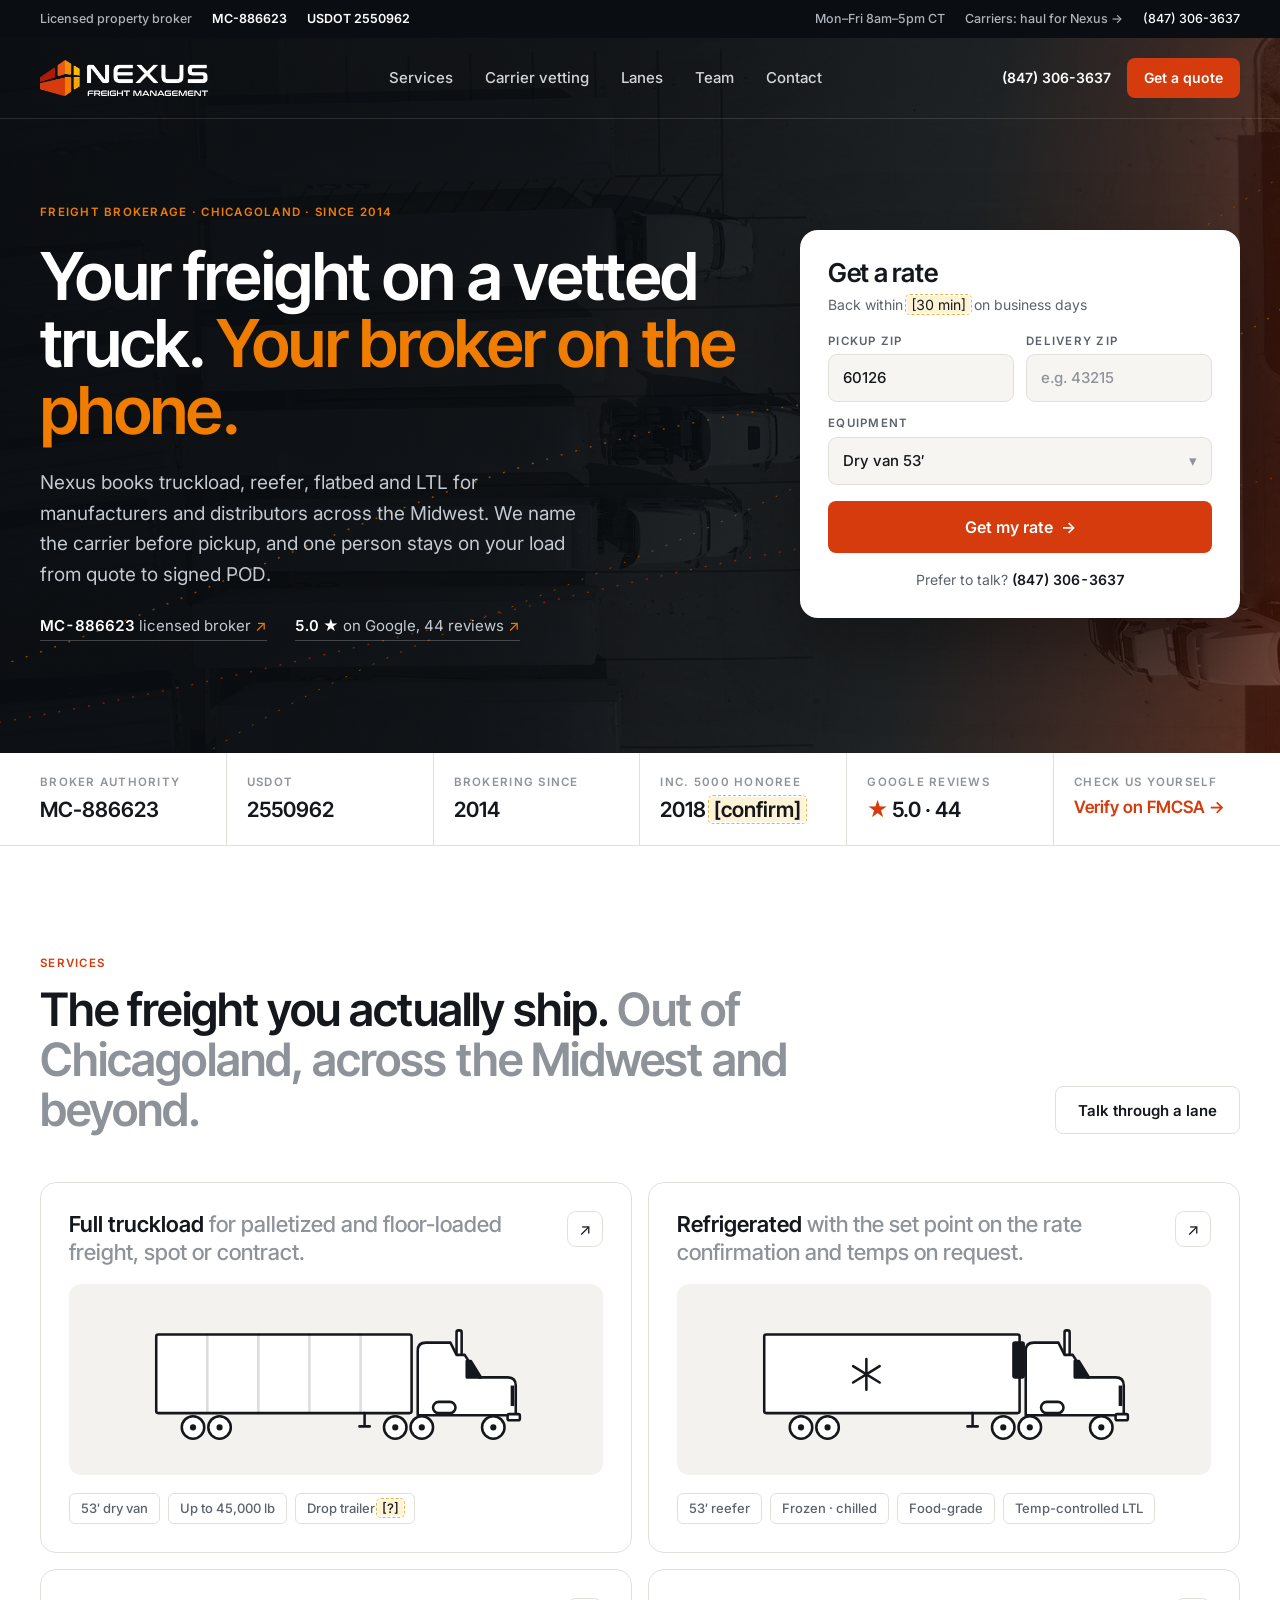
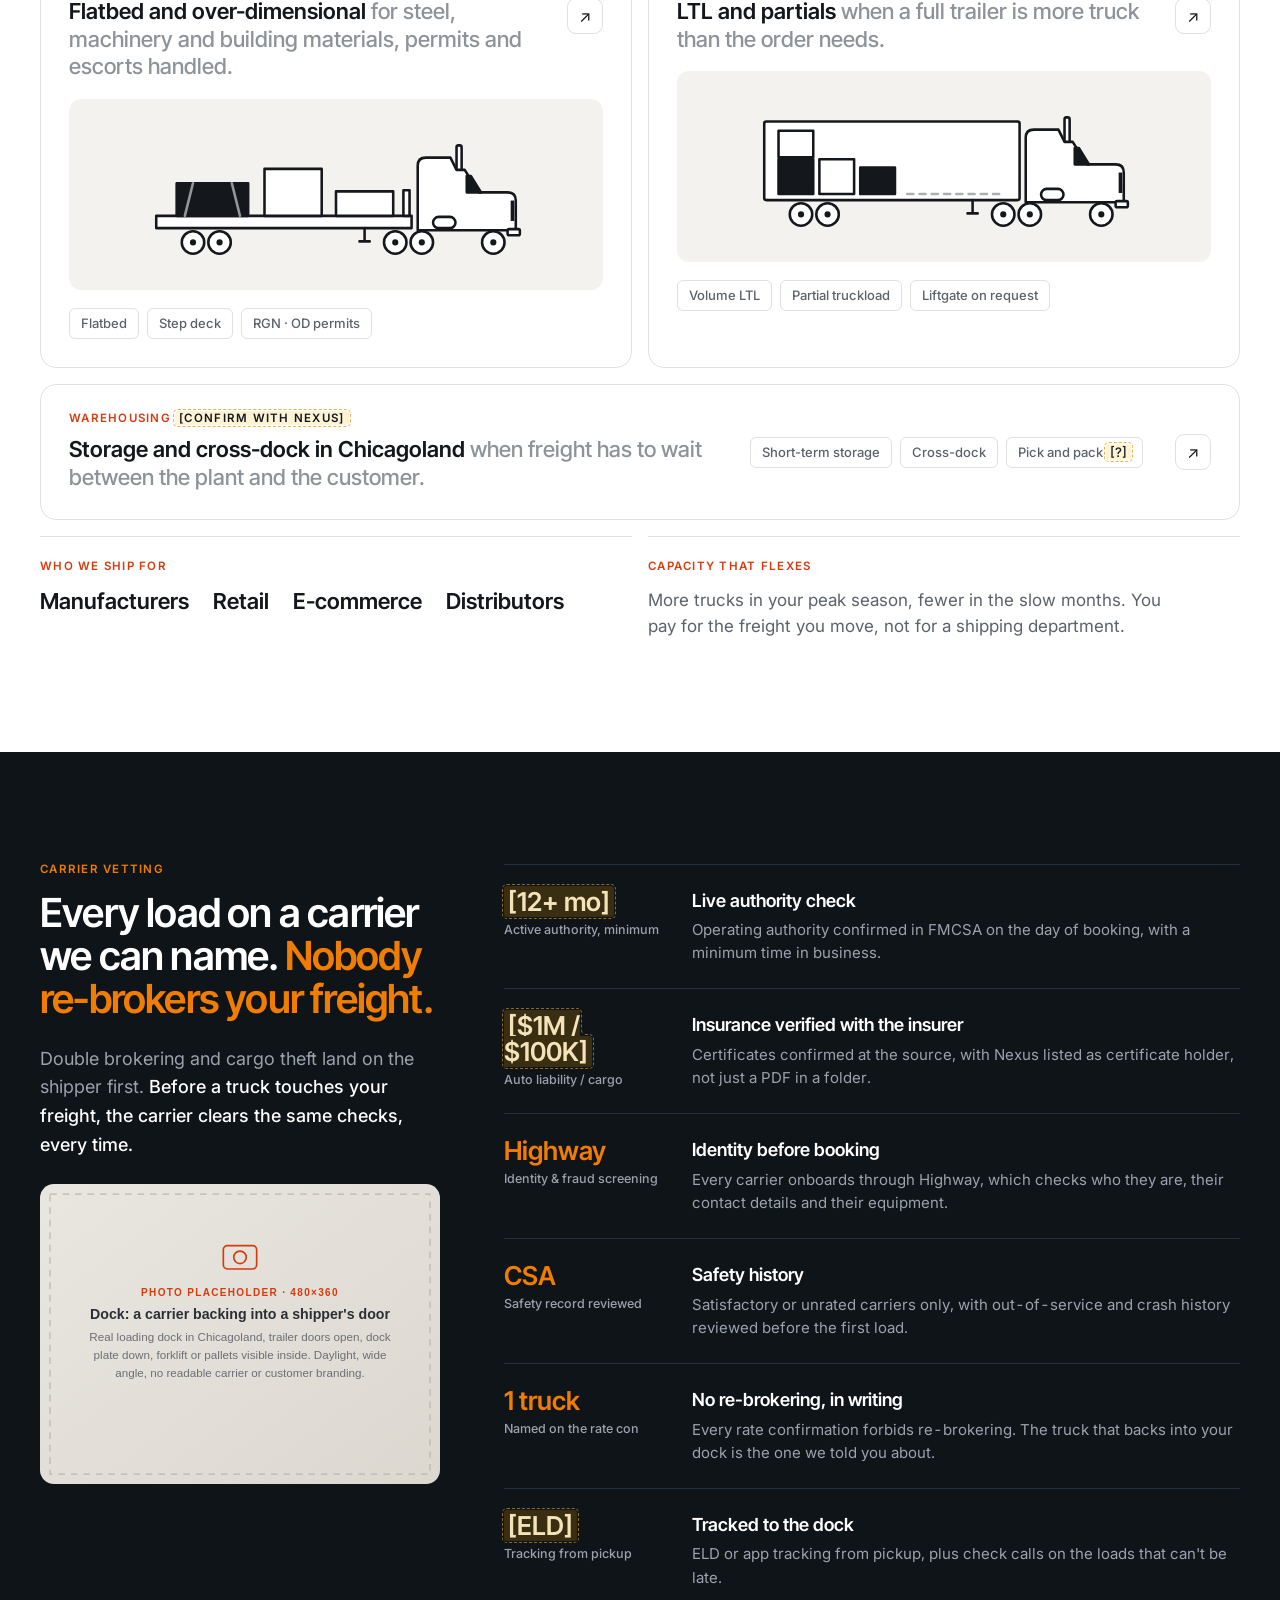
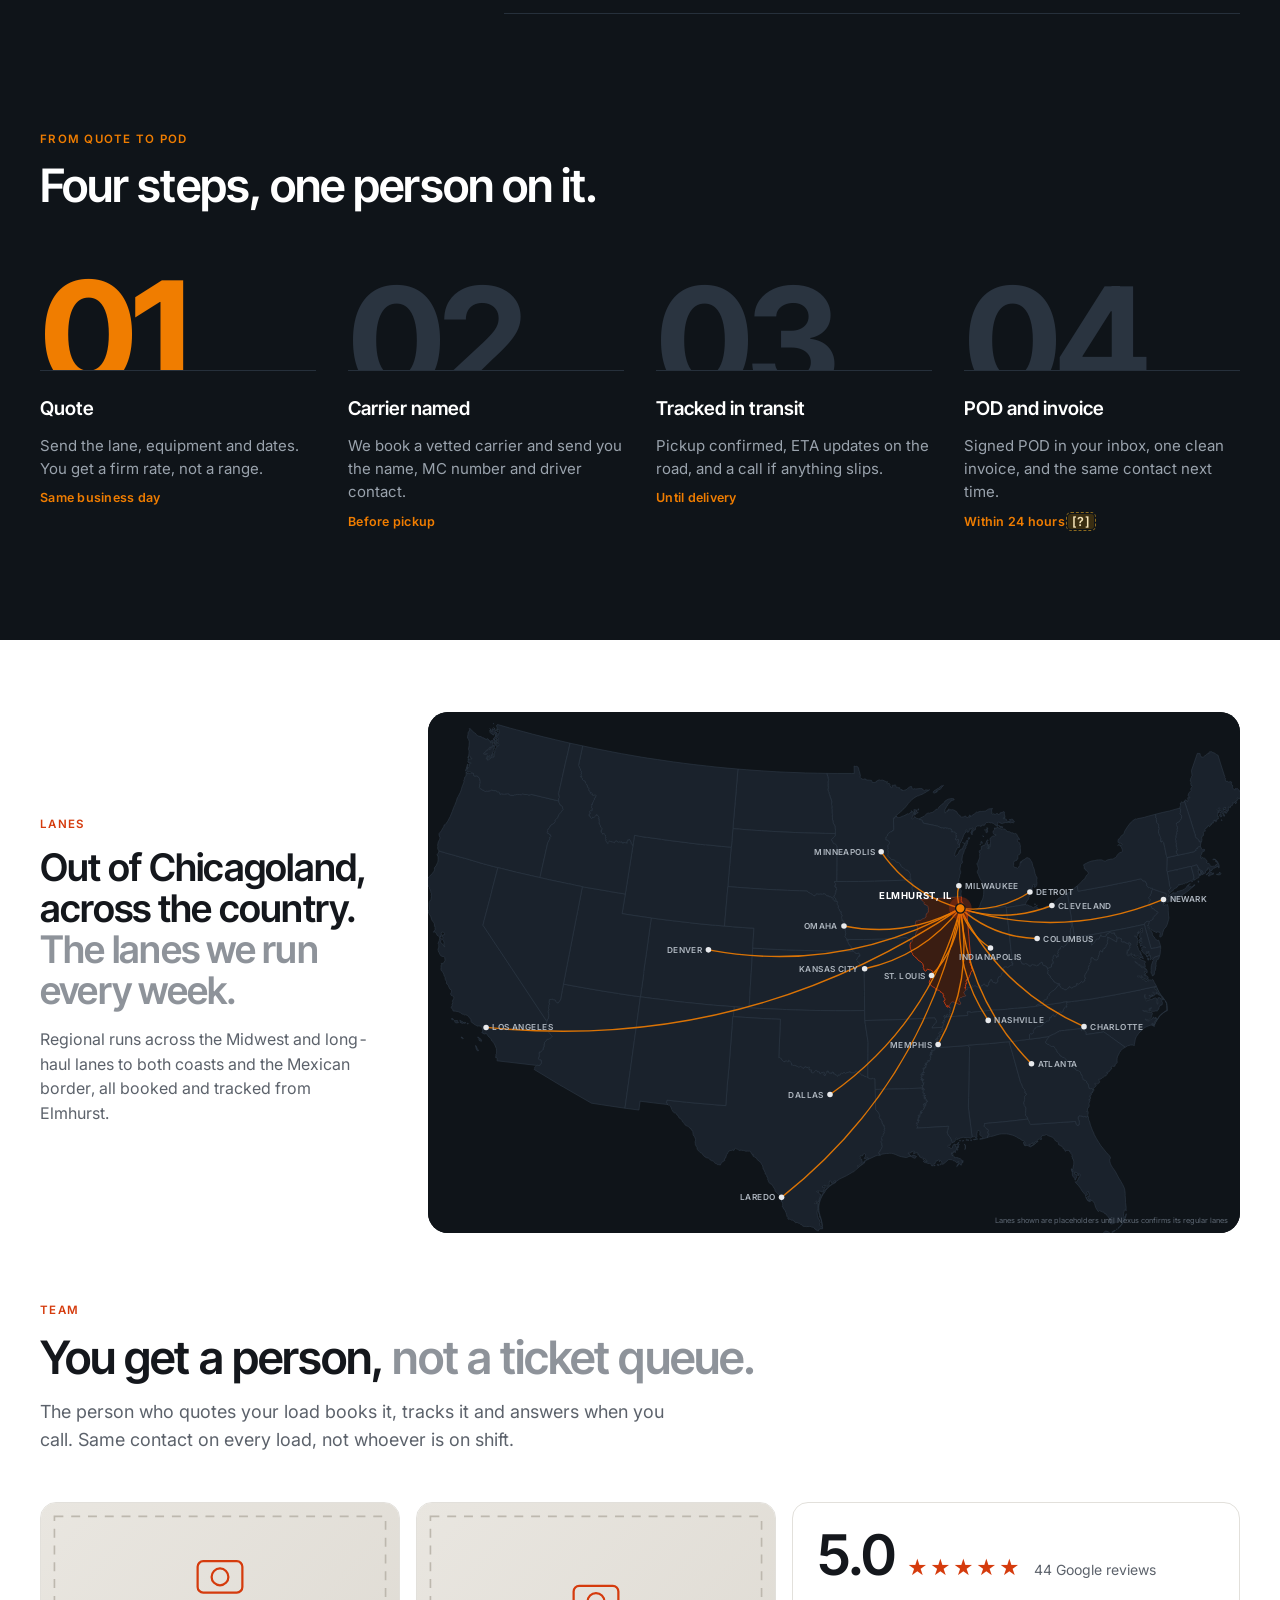
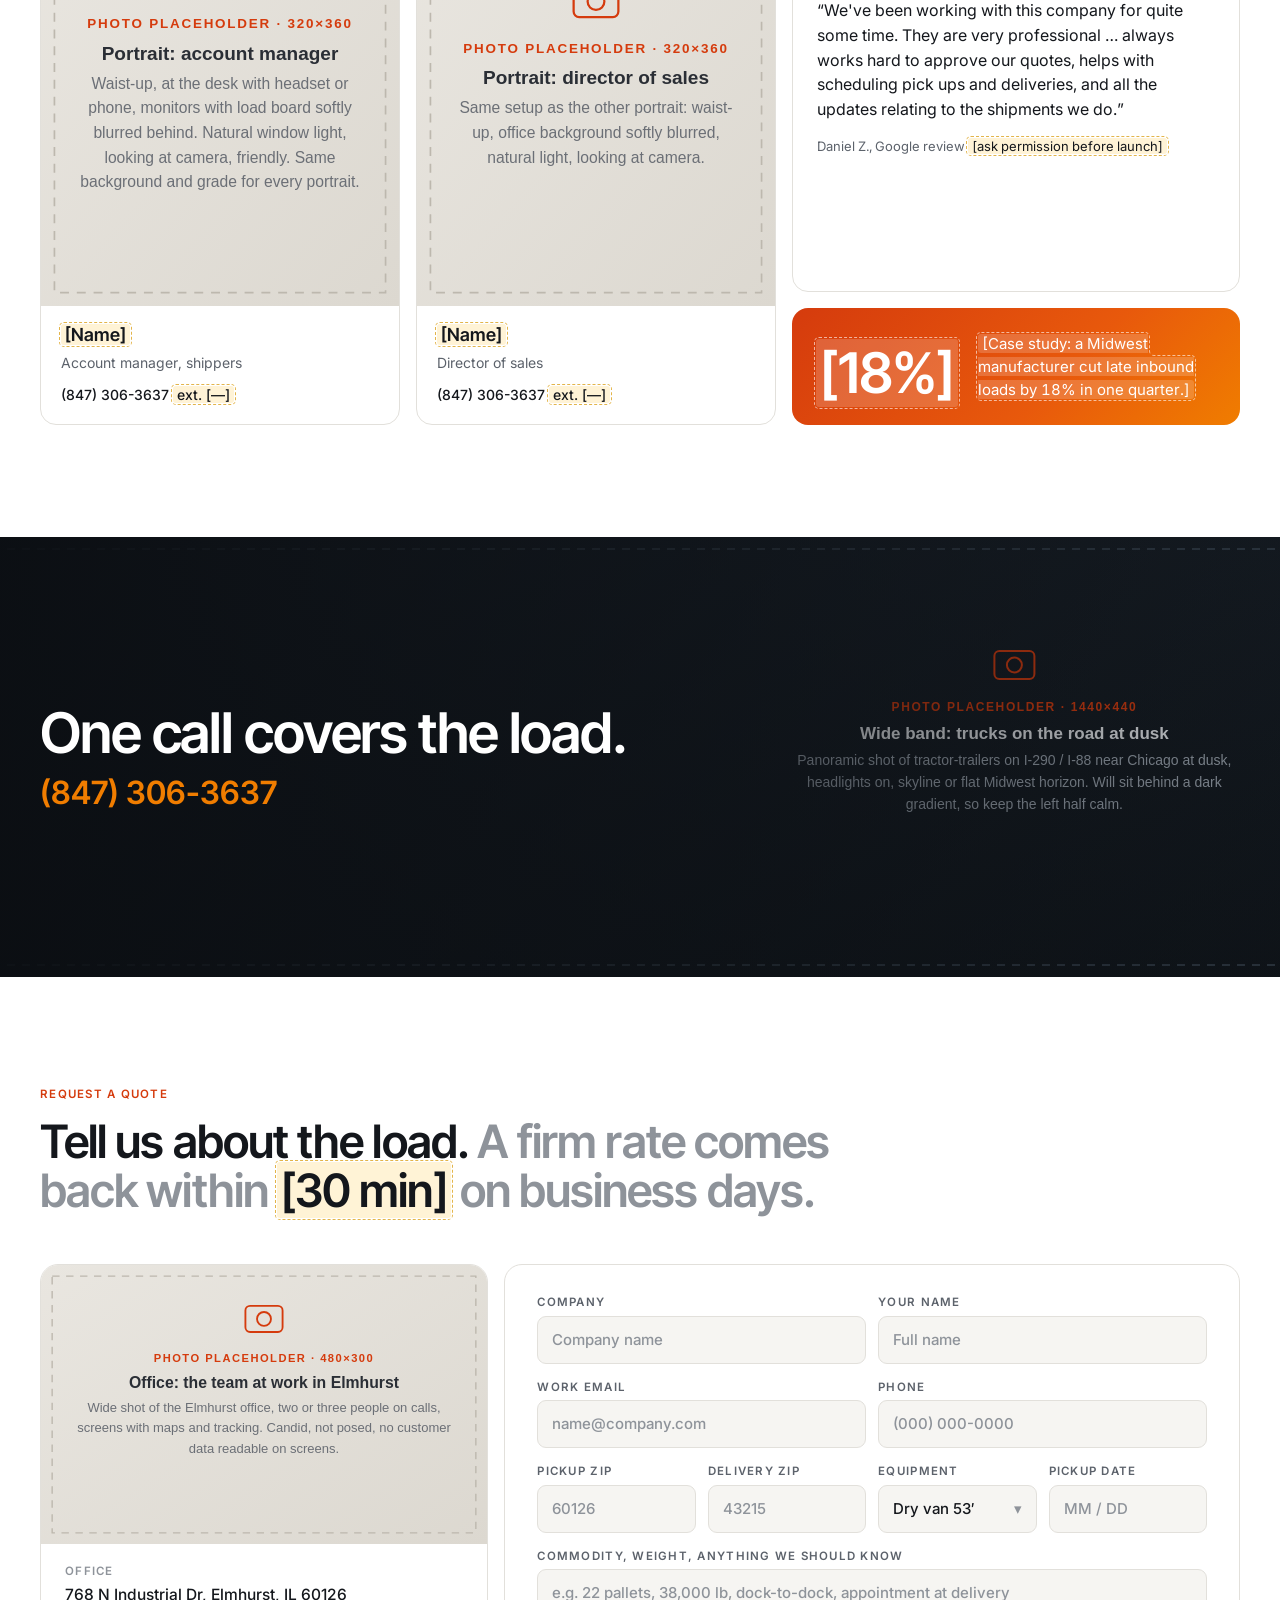
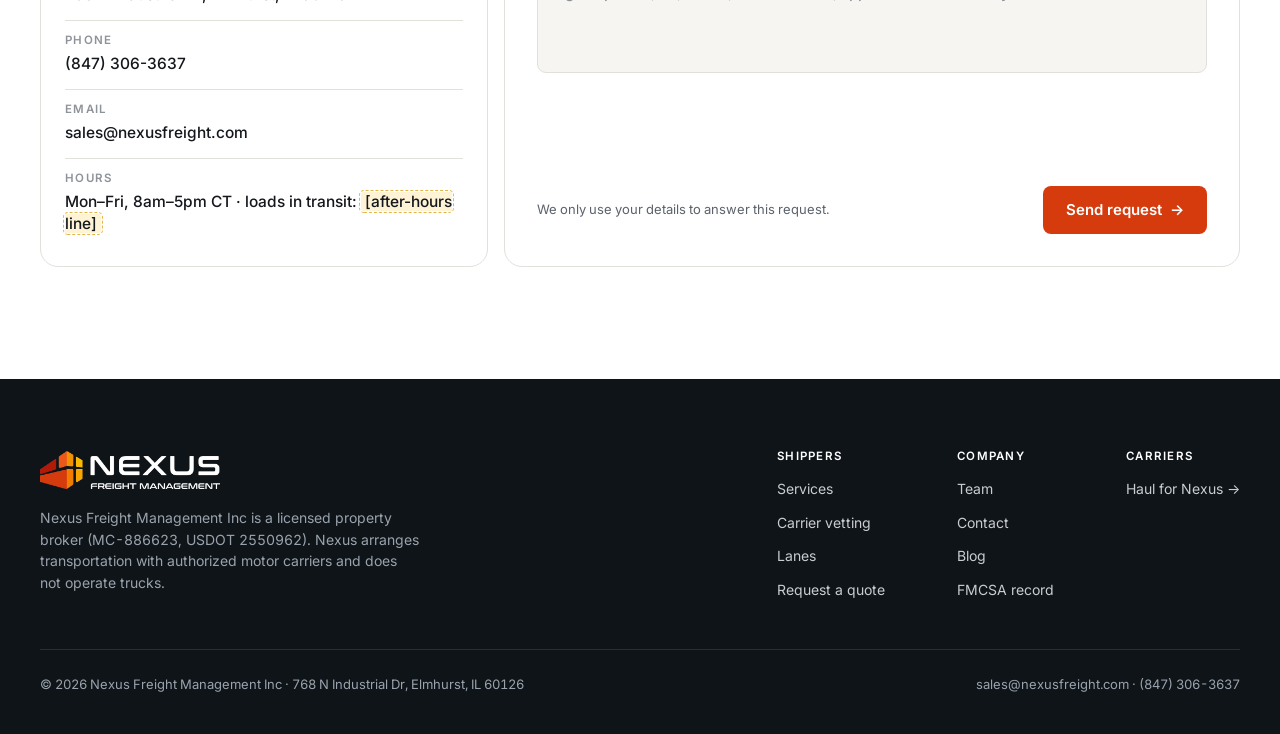
==== index.html @ 6925a9d0 "Nexus Freight Management: homepage + blog concept (staging preview, noindex) Co-Authored-By: Claude " ====
<!doctype html>
<html lang="en">
<head>
<meta charset="utf-8">
<meta name="robots" content="noindex, nofollow">
<meta name="viewport" content="width=device-width, initial-scale=1">
<title>Nexus Freight Management | Freight Broker in Elmhurst, IL</title>
<meta name="description" content="Licensed freight broker in Elmhurst, IL (MC-886623). Full truckload, reefer, flatbed and LTL for Midwest shippers, on vetted carriers we name before pickup.">
<link rel="canonical" href="https://nexusfreight.com/">
<link rel="icon" href="assets/img/nexus-mark.png?v=376d2ce2">
<link rel="stylesheet" href="assets/site.css?v=d25d6b85">
<script type="application/ld+json">
{"@context":"https://schema.org","@type":"Organization","name":"Nexus Freight Management Inc","url":"https://nexusfreight.com/","telephone":"+1-847-306-3637","email":"sales@nexusfreight.com","foundingDate":"2014","address":{"@type":"PostalAddress","streetAddress":"768 N Industrial Dr","addressLocality":"Elmhurst","addressRegion":"IL","postalCode":"60126","addressCountry":"US"},"identifier":[{"@type":"PropertyValue","propertyID":"USDOT","value":"2550962"},{"@type":"PropertyValue","propertyID":"MC","value":"MC-886623"}]}
</script>
<script>
  /* Background variant for review: index.html?bg=a … f (default d).
     Animations: on by default; index.html?figma turns them off for html.to.figma capture. */
  (function () {
    var q = location.search, d = document.documentElement;
    var m = q.match(/bg=([a-f])/); d.setAttribute('data-bg', m ? m[1] : 'd');
    var still = /figma/.test(q) || (window.matchMedia && matchMedia('(prefers-reduced-motion: reduce)').matches);
    if (!still && 'IntersectionObserver' in window) d.classList.add('anim');
    if (/figma/.test(q)) d.classList.add('figma');
  })();
</script>
</head>
<body>

<!-- Utility bar: license first -->
<div class="utility">
  <div class="container">
    <div class="left"><span>Licensed property broker</span><span><b>MC-886623</b></span><span><b>USDOT 2550962</b></span></div>
    <div class="right"><span class="hide-m">Mon–Fri 8am–5pm CT</span><a class="hide-m carrier-link" href="https://highway.com/go/nexus-freight-management" target="_blank" rel="noopener">Carriers: haul for Nexus →</a><a href="tel:+18473063637">(847) 306-3637</a></div>
  </div>
</div>

<!-- Header: sticky on the live page, solid once scrolled; static for ?figma capture -->
<header class="header">
    <div class="container">
      <a class="logo" href="index.html"><img src="assets/img/logo-nexus-white.png?v=5790f7f6" alt="Nexus Freight Management"></a>
      <nav class="nav">
        <a href="#services">Services</a>
        <a href="#vetting">Carrier vetting</a>
        <a href="#lanes">Lanes</a>
        <a href="#team">Team</a>
        <a href="#contact">Contact</a>
      </nav>
      <div class="actions">
        <a class="phone" href="tel:+18473063637">(847) 306-3637</a>
        <a class="btn btn-primary btn-sm" href="#contact">Get a quote</a>
      </div>
    </div>
</header>

<!-- HERO: darkened video/photo + route graphics, sits under the sticky header, quote form on the right -->
<section class="hero">
  <div class="hero-media" aria-hidden="true">
    <!-- Background loop: muted, looped, behind the grain and the gradient. Paused on its poster for ?figma and reduced motion. -->
    <video class="hero-bg" autoplay muted loop playsinline preload="auto" poster="assets/img/hero-poster.jpg"><source src="assets/video/hero-loop.mp4" type="video/mp4"></video>
    <div class="hero-grain"></div>
    <div class="hero-shade"></div>
    <svg class="hero-lines" viewBox="0 0 1440 760" preserveAspectRatio="xMidYMid slice" xmlns="http://www.w3.org/2000/svg">
      <path class="hl" d="M-40 690 C 300 600, 520 420, 980 380 S 1380 300, 1500 180" fill="none" stroke="#F07D00" stroke-width="1.5"/>
      <path class="hl" style="--d:1.2s" d="M-40 740 C 360 680, 700 560, 1040 520 S 1400 470, 1500 430" fill="none" stroke="#D53B0D" stroke-width="1.5"/>
      <path class="hl" style="--d:2.4s" d="M200 800 C 420 640, 640 600, 900 470 S 1260 220, 1500 90" fill="none" stroke="#F07D00" stroke-width="1"/>
      <circle cx="980" cy="380" r="4" fill="#F07D00"/><circle cx="1040" cy="520" r="4" fill="#D53B0D"/><circle cx="900" cy="470" r="3" fill="#F07D00"/>
    </svg>
  </div>


  <div class="container hero-inner">
    <div class="hero-copy rise">
      <span class="eyebrow">Freight brokerage · Chicagoland · Since 2014</span>
      <h1>Your freight on a vetted truck. <span class="accent">Your broker on the phone.</span></h1>
      <p class="sub">Nexus books truckload, reefer, flatbed and LTL for manufacturers and distributors across the Midwest. We name the carrier before pickup, and one person stays on your load from quote to signed POD.</p>
      <div class="hero-points">
        <a href="https://safer.fmcsa.dot.gov/query.asp?searchtype=ANY&amp;query_type=queryCarrierSnapshot&amp;query_param=USDOT&amp;query_string=2550962" target="_blank" rel="noopener"><b>MC-886623</b> licensed broker <span class="arr">↗</span></a>
        <a href="https://www.google.com/maps/search/?api=1&amp;query=Nexus+Freight+Management+Inc+768+N+Industrial+Dr+Elmhurst+IL" target="_blank" rel="noopener"><b>5.0 ★</b> on Google, 44 reviews <span class="arr">↗</span></a>
      </div>
    </div>

    <form class="quote-card rise" style="--d:.15s" action="#contact">
      <div class="qc-head">
        <h2>Get a rate</h2>
        <span class="qc-note">Back within <span class="ph">[30 min]</span> on business days</span>
      </div>
      <div class="qs-row">
        <div class="field"><label>Pickup ZIP</label><div class="input">60126</div></div>
        <div class="field"><label>Delivery ZIP</label><div class="input muted">e.g. 43215</div></div>
      </div>
      <div class="field"><label>Equipment</label><div class="input">Dry van 53′ <span class="caret">▾</span></div></div>
      <a class="btn btn-primary btn-block" href="#contact">Get my rate <span class="arr">→</span></a>
      <p class="qc-foot">Prefer to talk? <a href="tel:+18473063637">(847) 306-3637</a></p>
    </form>
  </div>

</section>

<!-- TRUST STRIP -->
<section class="trust">
  <div class="container">
    <div class="trust-item"><span class="k">Broker authority</span><span class="v">MC-886623</span></div>
    <div class="trust-item"><span class="k">USDOT</span><span class="v">2550962</span></div>
    <div class="trust-item"><span class="k">Brokering since</span><span class="v">2014</span></div>
    <div class="trust-item"><span class="k">Inc. 5000 honoree</span><span class="v">2018 <span class="ph">[confirm]</span></span></div>
    <div class="trust-item"><span class="k">Google reviews</span><span class="v"><span class="star">★</span> 5.0 · 44</span></div>
    <div class="trust-item"><span class="k">Check us yourself</span><a class="v link" href="https://safer.fmcsa.dot.gov/query.asp?searchtype=ANY&amp;query_type=queryCarrierSnapshot&amp;query_param=USDOT&amp;query_string=2550962" target="_blank" rel="noopener">Verify on FMCSA <span class="arr">→</span></a></div>
  </div>
</section>

<!-- SERVICES: whole card is the link -->
<section class="section tint" id="services">
  <div class="container">
    <div class="sec-head-row reveal">
      <div class="sec-head">
        <span class="eyebrow">Services</span>
        <h2>The freight you actually ship. <span class="grey">Out of Chicagoland, across the Midwest and beyond.</span></h2>
      </div>
      <a class="btn btn-ghost" href="#contact">Talk through a lane</a>
    </div>
    <div class="bento">
      <a class="svc reveal" href="#contact">
        <div class="svc-top"><h3>Full truckload <span class="grey">for palletized and floor-loaded freight, spot or contract.</span></h3><span class="arrow">↗</span></div>
        <div class="svc-art"><!--EQ:eq-dryvan--><svg xmlns="http://www.w3.org/2000/svg" width="372" height="140" viewBox="0 0 372 140" role="img" aria-label="53-foot dry van trailer" fill="none" stroke="#14171C" stroke-width="2.5" stroke-linejoin="round" stroke-linecap="round"><rect x="10" y="22" width="250" height="77" rx="2" fill="#FFFFFF"/><line x1="60" y1="22" x2="60" y2="99" stroke-opacity=".15"/><line x1="110" y1="22" x2="110" y2="99" stroke-opacity=".15"/><line x1="160" y1="22" x2="160" y2="99" stroke-opacity=".15"/><line x1="210" y1="22" x2="210" y2="99" stroke-opacity=".15"/><path d="M214 99V111M209 112H219"/><circle cx="46" cy="113" r="11" fill="#FFFFFF"/><circle cx="46" cy="113" r="3" fill="#14171C" stroke="none"/><circle cx="72" cy="113" r="11" fill="#FFFFFF"/><circle cx="72" cy="113" r="3" fill="#14171C" stroke="none"/><rect x="304" y="18" width="5" height="44" rx="2" fill="#FFFFFF"/><path d="M266 101V38Q266 30 274 30H298L304 42H312L326 64H354Q362 64 362 72V101Z" fill="#FFFFFF"/><path class="acc acc-f" d="M314 48H318L328 64H314Z" fill="#14171C" stroke="#14171C"/><rect x="357" y="72" width="3.5" height="20" fill="#14171C" stroke="none"/><rect x="281" y="88" width="22" height="11" rx="5.5" fill="#FFFFFF"/><rect x="354" y="100" width="12" height="6" rx="1.5" fill="#FFFFFF"/><circle cx="244" cy="113" r="11" fill="#FFFFFF"/><circle cx="244" cy="113" r="3" fill="#14171C" stroke="none"/><circle cx="270" cy="113" r="11" fill="#FFFFFF"/><circle cx="270" cy="113" r="3" fill="#14171C" stroke="none"/><circle cx="340" cy="113" r="11" fill="#FFFFFF"/><circle cx="340" cy="113" r="3" fill="#14171C" stroke="none"/></svg><!--/EQ--></div>
        <div class="svc-spec"><span class="chip">53′ dry van</span><span class="chip">Up to 45,000 lb</span><span class="chip">Drop trailer <span class="ph">[?]</span></span></div>
      </a>
      <a class="svc reveal" style="--d:.08s" href="#contact">
        <div class="svc-top"><h3>Refrigerated <span class="grey">with the set point on the rate confirmation and temps on request.</span></h3><span class="arrow">↗</span></div>
        <div class="svc-art"><!--EQ:eq-reefer--><svg xmlns="http://www.w3.org/2000/svg" width="372" height="140" viewBox="0 0 372 140" role="img" aria-label="Refrigerated trailer" fill="none" stroke="#14171C" stroke-width="2.5" stroke-linejoin="round" stroke-linecap="round"><rect x="10" y="22" width="250" height="77" rx="2" fill="#FFFFFF"/><path class="acc" d="M110 46v30M97 53l26 16M97 69l26-16" stroke="#14171C"/><rect x="254" y="30" width="10" height="34" rx="1.5" fill="#14171C" stroke="#14171C" class="acc acc-f"/><path d="M214 99V111M209 112H219"/><circle cx="46" cy="113" r="11" fill="#FFFFFF"/><circle cx="46" cy="113" r="3" fill="#14171C" stroke="none"/><circle cx="72" cy="113" r="11" fill="#FFFFFF"/><circle cx="72" cy="113" r="3" fill="#14171C" stroke="none"/><rect x="304" y="18" width="5" height="44" rx="2" fill="#FFFFFF"/><path d="M266 101V38Q266 30 274 30H298L304 42H312L326 64H354Q362 64 362 72V101Z" fill="#FFFFFF"/><path class="acc acc-f" d="M314 48H318L328 64H314Z" fill="#14171C" stroke="#14171C"/><rect x="357" y="72" width="3.5" height="20" fill="#14171C" stroke="none"/><rect x="281" y="88" width="22" height="11" rx="5.5" fill="#FFFFFF"/><rect x="354" y="100" width="12" height="6" rx="1.5" fill="#FFFFFF"/><circle cx="244" cy="113" r="11" fill="#FFFFFF"/><circle cx="244" cy="113" r="3" fill="#14171C" stroke="none"/><circle cx="270" cy="113" r="11" fill="#FFFFFF"/><circle cx="270" cy="113" r="3" fill="#14171C" stroke="none"/><circle cx="340" cy="113" r="11" fill="#FFFFFF"/><circle cx="340" cy="113" r="3" fill="#14171C" stroke="none"/></svg><!--/EQ--></div>
        <div class="svc-spec"><span class="chip">53′ reefer</span><span class="chip">Frozen · chilled</span><span class="chip">Food-grade</span><span class="chip">Temp-controlled LTL</span></div>
      </a>
      <a class="svc reveal" href="#contact">
        <div class="svc-top"><h3>Flatbed and over-dimensional <span class="grey">for steel, machinery and building materials, permits and escorts handled.</span></h3><span class="arrow">↗</span></div>
        <div class="svc-art"><!--EQ:eq-flatbed--><svg xmlns="http://www.w3.org/2000/svg" width="372" height="140" viewBox="0 0 372 140" role="img" aria-label="Flatbed trailer with secured load" fill="none" stroke="#14171C" stroke-width="2.5" stroke-linejoin="round" stroke-linecap="round"><rect x="10" y="87" width="250" height="12" fill="#FFFFFF"/><rect x="252" y="62" width="6" height="25" fill="#FFFFFF"/><rect x="30" y="55" width="70" height="32" fill="#14171C" stroke="#14171C" class="acc acc-f"/><path d="M46 55l-8 32M84 55l8 32" stroke="#FFFFFF" stroke-opacity=".55"/><rect x="116" y="41" width="56" height="46" fill="#FFFFFF"/><rect x="186" y="63" width="56" height="24" fill="#FFFFFF"/><path d="M214 99V111M209 112H219"/><circle cx="46" cy="113" r="11" fill="#FFFFFF"/><circle cx="46" cy="113" r="3" fill="#14171C" stroke="none"/><circle cx="72" cy="113" r="11" fill="#FFFFFF"/><circle cx="72" cy="113" r="3" fill="#14171C" stroke="none"/><rect x="304" y="18" width="5" height="44" rx="2" fill="#FFFFFF"/><path d="M266 101V38Q266 30 274 30H298L304 42H312L326 64H354Q362 64 362 72V101Z" fill="#FFFFFF"/><path class="acc acc-f" d="M314 48H318L328 64H314Z" fill="#14171C" stroke="#14171C"/><rect x="357" y="72" width="3.5" height="20" fill="#14171C" stroke="none"/><rect x="281" y="88" width="22" height="11" rx="5.5" fill="#FFFFFF"/><rect x="354" y="100" width="12" height="6" rx="1.5" fill="#FFFFFF"/><circle cx="244" cy="113" r="11" fill="#FFFFFF"/><circle cx="244" cy="113" r="3" fill="#14171C" stroke="none"/><circle cx="270" cy="113" r="11" fill="#FFFFFF"/><circle cx="270" cy="113" r="3" fill="#14171C" stroke="none"/><circle cx="340" cy="113" r="11" fill="#FFFFFF"/><circle cx="340" cy="113" r="3" fill="#14171C" stroke="none"/></svg><!--/EQ--></div>
        <div class="svc-spec"><span class="chip">Flatbed</span><span class="chip">Step deck</span><span class="chip">RGN · OD permits</span></div>
      </a>
      <a class="svc reveal" style="--d:.08s" href="#contact">
        <div class="svc-top"><h3>LTL and partials <span class="grey">when a full trailer is more truck than the order needs.</span></h3><span class="arrow">↗</span></div>
        <div class="svc-art"><!--EQ:eq-ltl--><svg xmlns="http://www.w3.org/2000/svg" width="372" height="140" viewBox="0 0 372 140" role="img" aria-label="Trailer with a partial load of pallets" fill="none" stroke="#14171C" stroke-width="2.5" stroke-linejoin="round" stroke-linecap="round"><rect x="10" y="22" width="250" height="77" rx="2" fill="#FFFFFF"/><rect x="24" y="59" width="34" height="34" fill="#14171C" stroke="#14171C" class="acc acc-f"/><rect x="64" y="59" width="34" height="34" fill="#FFFFFF"/><rect x="24" y="31" width="34" height="26" fill="#FFFFFF"/><rect x="104" y="67" width="34" height="26" fill="#14171C" stroke="#14171C" class="acc acc-f"/><path d="M150 93h96" stroke-dasharray="6 6" stroke-opacity=".35"/><path d="M214 99V111M209 112H219"/><circle cx="46" cy="113" r="11" fill="#FFFFFF"/><circle cx="46" cy="113" r="3" fill="#14171C" stroke="none"/><circle cx="72" cy="113" r="11" fill="#FFFFFF"/><circle cx="72" cy="113" r="3" fill="#14171C" stroke="none"/><rect x="304" y="18" width="5" height="44" rx="2" fill="#FFFFFF"/><path d="M266 101V38Q266 30 274 30H298L304 42H312L326 64H354Q362 64 362 72V101Z" fill="#FFFFFF"/><path class="acc acc-f" d="M314 48H318L328 64H314Z" fill="#14171C" stroke="#14171C"/><rect x="357" y="72" width="3.5" height="20" fill="#14171C" stroke="none"/><rect x="281" y="88" width="22" height="11" rx="5.5" fill="#FFFFFF"/><rect x="354" y="100" width="12" height="6" rx="1.5" fill="#FFFFFF"/><circle cx="244" cy="113" r="11" fill="#FFFFFF"/><circle cx="244" cy="113" r="3" fill="#14171C" stroke="none"/><circle cx="270" cy="113" r="11" fill="#FFFFFF"/><circle cx="270" cy="113" r="3" fill="#14171C" stroke="none"/><circle cx="340" cy="113" r="11" fill="#FFFFFF"/><circle cx="340" cy="113" r="3" fill="#14171C" stroke="none"/></svg><!--/EQ--></div>
        <div class="svc-spec"><span class="chip">Volume LTL</span><span class="chip">Partial truckload</span><span class="chip">Liftgate on request</span></div>
      </a>
      <a class="svc svc-wide reveal" href="#contact">
        <div class="svc-wide-text"><span class="eyebrow">Warehousing <span class="ph">[confirm with Nexus]</span></span><h3>Storage and cross-dock in Chicagoland <span class="grey">when freight has to wait between the plant and the customer.</span></h3></div>
        <div class="svc-spec"><span class="chip">Short-term storage</span><span class="chip">Cross-dock</span><span class="chip">Pick and pack <span class="ph">[?]</span></span></div>
        <span class="arrow">↗</span>
      </a>
    </div>
    <div class="ship-for reveal">
      <div class="sf-col"><span class="eyebrow">Who we ship for</span><div class="sf-chips"><span>Manufacturers</span><span>Retail</span><span>E-commerce</span><span>Distributors</span></div></div>
      <div class="sf-col"><span class="eyebrow">Capacity that flexes</span><p>More trucks in your peak season, fewer in the slow months. You pay for the freight you move, not for a shipping department.</p></div>
    </div>
  </div>
</section>

<!-- CARRIER VETTING + STEPS (dark) -->
<section class="section night" id="vetting">
  <div class="container">
    <div class="vet">
      <div class="vet-intro reveal">
        <div class="sec-head" style="margin-bottom:0">
          <span class="eyebrow">Carrier vetting</span>
          <h2>Every load on a carrier we can name. <span class="accent">Nobody re&#8209;brokers your freight.</span></h2>
        </div>
        <p class="lede">Double brokering and cargo theft land on the shipper first. <b>Before a truck touches your freight, the carrier clears the same checks, every time.</b></p>
        <figure class="photo"><img src="assets/img/ph-dock.svg?v=305753bd" alt="Placeholder: a carrier backing into a shipper's dock door"></figure>
      </div>
      <div class="vet-list">
        <div class="vet-row reveal"><div class="vet-metric"><span class="n"><span class="ph">[12+ mo]</span></span><span class="u">Active authority, minimum</span></div><div class="vet-body"><h3>Live authority check</h3><p>Operating authority confirmed in FMCSA on the day of booking, with a minimum time in business.</p></div></div>
        <div class="vet-row reveal"><div class="vet-metric"><span class="n"><span class="ph">[$1M / $100K]</span></span><span class="u">Auto liability / cargo</span></div><div class="vet-body"><h3>Insurance verified with the insurer</h3><p>Certificates confirmed at the source, with Nexus listed as certificate holder, not just a PDF in a folder.</p></div></div>
        <div class="vet-row reveal"><div class="vet-metric"><span class="n">Highway</span><span class="u">Identity &amp; fraud screening</span></div><div class="vet-body"><h3>Identity before booking</h3><p>Every carrier onboards through Highway, which checks who they are, their contact details and their equipment.</p></div></div>
        <div class="vet-row reveal"><div class="vet-metric"><span class="n">CSA</span><span class="u">Safety record reviewed</span></div><div class="vet-body"><h3>Safety history</h3><p>Satisfactory or unrated carriers only, with out-of-service and crash history reviewed before the first load.</p></div></div>
        <div class="vet-row reveal"><div class="vet-metric"><span class="n">1 truck</span><span class="u">Named on the rate con</span></div><div class="vet-body"><h3>No re-brokering, in writing</h3><p>Every rate confirmation forbids re-brokering. The truck that backs into your dock is the one we told you about.</p></div></div>
        <div class="vet-row reveal"><div class="vet-metric"><span class="n"><span class="ph">[ELD]</span></span><span class="u">Tracking from pickup</span></div><div class="vet-body"><h3>Tracked to the dock</h3><p>ELD or app tracking from pickup, plus check calls on the loads that can't be late.</p></div></div>
      </div>
    </div>

    <!-- Steps: big numerals cut at the baseline; one lit at a time (auto-cycles, hover takes over) -->
    <div class="steps">
      <div class="sec-head reveal" style="margin-bottom:56px">
        <span class="eyebrow">From quote to POD</span>
        <h2>Four steps, one person on it.</h2>
      </div>
      <div class="steps-row">
        <div class="step is-on reveal"><div class="num-wrap"><span class="num">01</span></div><h3>Quote</h3><p>Send the lane, equipment and dates. You get a firm rate, not a range.</p><span class="tag">Same business day</span></div>
        <div class="step reveal" style="--d:.08s"><div class="num-wrap"><span class="num">02</span></div><h3>Carrier named</h3><p>We book a vetted carrier and send you the name, MC number and driver contact.</p><span class="tag">Before pickup</span></div>
        <div class="step reveal" style="--d:.16s"><div class="num-wrap"><span class="num">03</span></div><h3>Tracked in transit</h3><p>Pickup confirmed, ETA updates on the road, and a call if anything slips.</p><span class="tag">Until delivery</span></div>
        <div class="step reveal" style="--d:.24s"><div class="num-wrap"><span class="num">04</span></div><h3>POD and invoice</h3><p>Signed POD in your inbox, one clean invoice, and the same contact next time.</p><span class="tag">Within 24 hours <span class="ph">[?]</span></span></div>
      </div>
    </div>
  </div>
</section>

<!-- LANES: full-width map only -->
<section class="section lanes-sec" id="lanes">
  <div class="container">
    <div class="lanes-wrap">
    <div class="sec-head reveal">
      <span class="eyebrow">Lanes</span>
      <h2>Out of Chicagoland, across the country. <span class="grey">The lanes we run every week.</span></h2>
      <p>Regional runs across the Midwest and long-haul lanes to both coasts and the Mexican border, all booked and tracked from Elmhurst.</p>
    </div>
    <div class="map-card reveal">
<!--LANEMAP-->
<img class="us-base" src="assets/img/us-states.svg?v=4e8a4a4c" alt="Map of the United States with freight lanes from Elmhurst, Illinois">
<svg class="lanes-overlay" viewBox="20 0 935 600" xmlns="http://www.w3.org/2000/svg" aria-hidden="true">
<path class="route" style="--d:0.00s" pathLength="1" d="M633.0,226.1 Q575.7,210.0 541.8,161.0" fill="none" stroke="#F07D00" stroke-width="1.6" stroke-linecap="round" stroke-opacity=".9"/>
<path class="route" style="--d:0.06s" pathLength="1" d="M633.0,226.1 Q627.5,213.4 631.3,200.1" fill="none" stroke="#F07D00" stroke-width="1.6" stroke-linecap="round" stroke-opacity=".9"/>
<path class="route" style="--d:0.12s" pathLength="1" d="M633.0,226.1 Q676.4,231.1 713.1,207.3" fill="none" stroke="#F07D00" stroke-width="1.6" stroke-linecap="round" stroke-opacity=".9"/>
<path class="route" style="--d:0.18s" pathLength="1" d="M633.0,226.1 Q686.3,243.4 738.4,222.8" fill="none" stroke="#F07D00" stroke-width="1.6" stroke-linecap="round" stroke-opacity=".9"/>
<path class="route" style="--d:0.24s" pathLength="1" d="M633.0,226.1 Q670.9,259.4 721.4,260.9" fill="none" stroke="#F07D00" stroke-width="1.6" stroke-linecap="round" stroke-opacity=".9"/>
<path class="route" style="--d:0.30s" pathLength="1" d="M633.0,226.1 Q642.1,255.1 667.7,271.7" fill="none" stroke="#F07D00" stroke-width="1.6" stroke-linecap="round" stroke-opacity=".9"/>
<path class="route" style="--d:0.36s" pathLength="1" d="M633.0,226.1 Q630.3,270.8 599.8,303.5" fill="none" stroke="#F07D00" stroke-width="1.6" stroke-linecap="round" stroke-opacity=".9"/>
<path class="route" style="--d:0.42s" pathLength="1" d="M633.0,226.1 Q590.4,280.7 522.8,295.7" fill="none" stroke="#F07D00" stroke-width="1.6" stroke-linecap="round" stroke-opacity=".9"/>
<path class="route" style="--d:0.48s" pathLength="1" d="M633.0,226.1 Q569.7,260.4 499.0,246.4" fill="none" stroke="#F07D00" stroke-width="1.6" stroke-linecap="round" stroke-opacity=".9"/>
<path class="route" style="--d:0.54s" pathLength="1" d="M633.0,226.1 Q496.6,302.2 342.9,273.9" fill="none" stroke="#F07D00" stroke-width="1.6" stroke-linecap="round" stroke-opacity=".9"/>
<path class="route" style="--d:0.60s" pathLength="1" d="M633.0,226.1 Q596.5,360.3 482.9,440.5" fill="none" stroke="#F07D00" stroke-width="1.6" stroke-linecap="round" stroke-opacity=".9"/>
<path class="route" style="--d:0.66s" pathLength="1" d="M633.0,226.1 Q590.0,429.6 427.1,558.9" fill="none" stroke="#F07D00" stroke-width="1.6" stroke-linecap="round" stroke-opacity=".9"/>
<path class="route" style="--d:0.72s" pathLength="1" d="M633.0,226.1 Q648.4,309.1 607.4,382.9" fill="none" stroke="#F07D00" stroke-width="1.6" stroke-linecap="round" stroke-opacity=".9"/>
<path class="route" style="--d:0.78s" pathLength="1" d="M633.0,226.1 Q625.8,296.4 665.1,355.1" fill="none" stroke="#F07D00" stroke-width="1.6" stroke-linecap="round" stroke-opacity=".9"/>
<path class="route" style="--d:0.84s" pathLength="1" d="M633.0,226.1 Q641.7,330.3 714.9,405.1" fill="none" stroke="#F07D00" stroke-width="1.6" stroke-linecap="round" stroke-opacity=".9"/>
<path class="route" style="--d:0.90s" pathLength="1" d="M633.0,226.1 Q679.7,319.8 775.4,362.3" fill="none" stroke="#F07D00" stroke-width="1.6" stroke-linecap="round" stroke-opacity=".9"/>
<path class="route" style="--d:0.96s" pathLength="1" d="M633.0,226.1 Q751.8,263.1 866.9,215.8" fill="none" stroke="#F07D00" stroke-width="1.6" stroke-linecap="round" stroke-opacity=".9"/>
<path class="route" style="--d:1.02s" pathLength="1" d="M633.0,226.1 Q384.6,392.9 86.9,363.2" fill="none" stroke="#F07D00" stroke-width="1.6" stroke-linecap="round" stroke-opacity=".9"/>
<circle class="city" style="--d:0.50s" cx="541.8" cy="161.0" r="3.2" fill="#E8EAED"/>
<text class="city" style="--d:0.50s" x="534.8" y="164.5" font-family="Inter, Arial, sans-serif" font-size="9.5" font-weight="600" letter-spacing=".5" fill="#AEB6BF" text-anchor="end">MINNEAPOLIS</text>
<circle class="city" style="--d:0.56s" cx="631.3" cy="200.1" r="3.2" fill="#E8EAED"/>
<text class="city" style="--d:0.56s" x="638.3" y="203.6" font-family="Inter, Arial, sans-serif" font-size="9.5" font-weight="600" letter-spacing=".5" fill="#AEB6BF" text-anchor="start">MILWAUKEE</text>
<circle class="city" style="--d:0.62s" cx="713.1" cy="207.3" r="3.2" fill="#E8EAED"/>
<text class="city" style="--d:0.62s" x="720.1" y="210.8" font-family="Inter, Arial, sans-serif" font-size="9.5" font-weight="600" letter-spacing=".5" fill="#AEB6BF" text-anchor="start">DETROIT</text>
<circle class="city" style="--d:0.68s" cx="738.4" cy="222.8" r="3.2" fill="#E8EAED"/>
<text class="city" style="--d:0.68s" x="745.4" y="226.3" font-family="Inter, Arial, sans-serif" font-size="9.5" font-weight="600" letter-spacing=".5" fill="#AEB6BF" text-anchor="start">CLEVELAND</text>
<circle class="city" style="--d:0.74s" cx="721.4" cy="260.9" r="3.2" fill="#E8EAED"/>
<text class="city" style="--d:0.74s" x="728.4" y="264.4" font-family="Inter, Arial, sans-serif" font-size="9.5" font-weight="600" letter-spacing=".5" fill="#AEB6BF" text-anchor="start">COLUMBUS</text>
<circle class="city" style="--d:0.80s" cx="667.7" cy="271.7" r="3.2" fill="#E8EAED"/>
<text class="city" style="--d:0.80s" x="667.7" y="285.7" font-family="Inter, Arial, sans-serif" font-size="9.5" font-weight="600" letter-spacing=".5" fill="#AEB6BF" text-anchor="middle">INDIANAPOLIS</text>
<circle class="city" style="--d:0.86s" cx="599.8" cy="303.5" r="3.2" fill="#E8EAED"/>
<text class="city" style="--d:0.86s" x="592.8" y="307.0" font-family="Inter, Arial, sans-serif" font-size="9.5" font-weight="600" letter-spacing=".5" fill="#AEB6BF" text-anchor="end">ST. LOUIS</text>
<circle class="city" style="--d:0.92s" cx="522.8" cy="295.7" r="3.2" fill="#E8EAED"/>
<text class="city" style="--d:0.92s" x="515.8" y="299.2" font-family="Inter, Arial, sans-serif" font-size="9.5" font-weight="600" letter-spacing=".5" fill="#AEB6BF" text-anchor="end">KANSAS CITY</text>
<circle class="city" style="--d:0.98s" cx="499.0" cy="246.4" r="3.2" fill="#E8EAED"/>
<text class="city" style="--d:0.98s" x="492.0" y="249.9" font-family="Inter, Arial, sans-serif" font-size="9.5" font-weight="600" letter-spacing=".5" fill="#AEB6BF" text-anchor="end">OMAHA</text>
<circle class="city" style="--d:1.04s" cx="342.9" cy="273.9" r="3.2" fill="#E8EAED"/>
<text class="city" style="--d:1.04s" x="335.9" y="277.4" font-family="Inter, Arial, sans-serif" font-size="9.5" font-weight="600" letter-spacing=".5" fill="#AEB6BF" text-anchor="end">DENVER</text>
<circle class="city" style="--d:1.10s" cx="482.9" cy="440.5" r="3.2" fill="#E8EAED"/>
<text class="city" style="--d:1.10s" x="475.9" y="444.0" font-family="Inter, Arial, sans-serif" font-size="9.5" font-weight="600" letter-spacing=".5" fill="#AEB6BF" text-anchor="end">DALLAS</text>
<circle class="city" style="--d:1.16s" cx="427.1" cy="558.9" r="3.2" fill="#E8EAED"/>
<text class="city" style="--d:1.16s" x="420.1" y="562.4" font-family="Inter, Arial, sans-serif" font-size="9.5" font-weight="600" letter-spacing=".5" fill="#AEB6BF" text-anchor="end">LAREDO</text>
<circle class="city" style="--d:1.22s" cx="607.4" cy="382.9" r="3.2" fill="#E8EAED"/>
<text class="city" style="--d:1.22s" x="600.4" y="386.4" font-family="Inter, Arial, sans-serif" font-size="9.5" font-weight="600" letter-spacing=".5" fill="#AEB6BF" text-anchor="end">MEMPHIS</text>
<circle class="city" style="--d:1.28s" cx="665.1" cy="355.1" r="3.2" fill="#E8EAED"/>
<text class="city" style="--d:1.28s" x="672.1" y="358.6" font-family="Inter, Arial, sans-serif" font-size="9.5" font-weight="600" letter-spacing=".5" fill="#AEB6BF" text-anchor="start">NASHVILLE</text>
<circle class="city" style="--d:1.34s" cx="714.9" cy="405.1" r="3.2" fill="#E8EAED"/>
<text class="city" style="--d:1.34s" x="721.9" y="408.6" font-family="Inter, Arial, sans-serif" font-size="9.5" font-weight="600" letter-spacing=".5" fill="#AEB6BF" text-anchor="start">ATLANTA</text>
<circle class="city" style="--d:1.40s" cx="775.4" cy="362.3" r="3.2" fill="#E8EAED"/>
<text class="city" style="--d:1.40s" x="782.4" y="365.8" font-family="Inter, Arial, sans-serif" font-size="9.5" font-weight="600" letter-spacing=".5" fill="#AEB6BF" text-anchor="start">CHARLOTTE</text>
<circle class="city" style="--d:1.46s" cx="866.9" cy="215.8" r="3.2" fill="#E8EAED"/>
<text class="city" style="--d:1.46s" x="873.9" y="219.3" font-family="Inter, Arial, sans-serif" font-size="9.5" font-weight="600" letter-spacing=".5" fill="#AEB6BF" text-anchor="start">NEWARK</text>
<circle class="city" style="--d:1.52s" cx="86.9" cy="363.2" r="3.2" fill="#E8EAED"/>
<text class="city" style="--d:1.52s" x="93.9" y="366.7" font-family="Inter, Arial, sans-serif" font-size="9.5" font-weight="600" letter-spacing=".5" fill="#AEB6BF" text-anchor="start">LOS ANGELES</text>
<circle class="hub-pulse" cx="633.0" cy="226.1" r="13" fill="#D53B0D" fill-opacity=".3"/>
<circle cx="633.0" cy="226.1" r="5.5" fill="#F07D00" stroke="#0F1419" stroke-width="1.5"/>
<text x="623.0" y="215.1" font-family="Inter, Arial, sans-serif" font-size="11" font-weight="700" letter-spacing=".6" fill="#FFFFFF" text-anchor="end">ELMHURST, IL</text>
<text x="941" y="588" font-family="Inter, Arial, sans-serif" font-size="8.5" fill="#5E6874" text-anchor="end">Lanes shown are placeholders until Nexus confirms its regular lanes</text>
</svg>
<!--/LANEMAP-->
    </div>
    </div>
  </div>
</section>

<!-- PEOPLE + PROOF -->
<section class="section" id="team" style="padding-top:0">
  <div class="container">
    <div class="sec-head reveal">
      <span class="eyebrow">Team</span>
      <h2>You get a person, <span class="grey">not a ticket queue.</span></h2>
      <p>The person who quotes your load books it, tracks it and answers when you call. Same contact on every load, not whoever is on shift.</p>
    </div>
    <div class="people">
      <div class="person reveal"><div class="person-photo"><img src="assets/img/ph-team-1.svg?v=317d531b" alt="Placeholder: portrait of the account manager"></div><div class="info"><span class="name"><span class="ph">[Name]</span></span><span class="role">Account manager, shippers</span><span class="direct">(847) 306-3637 <span class="ph">ext. [—]</span></span></div></div>
      <div class="person reveal" style="--d:.08s"><div class="person-photo"><img src="assets/img/ph-team-2.svg?v=d53bef80" alt="Placeholder: portrait of the director of sales"></div><div class="info"><span class="name"><span class="ph">[Name]</span></span><span class="role">Director of sales</span><span class="direct">(847) 306-3637 <span class="ph">ext. [—]</span></span></div></div>
      <div class="proof reveal" style="--d:.16s">
        <div class="rating">
          <div class="score"><span class="big">5.0</span><span class="stars">★★★★★</span><span class="count">44 Google reviews</span></div>
          <blockquote>“We've been working with this company for quite some time. They are very professional … always works hard to approve our quotes, helps with scheduling pick ups and deliveries, and all the updates relating to the shipments we do.”</blockquote>
          <cite>Daniel Z., Google review <span class="ph">[ask permission before launch]</span></cite>
        </div>
        <div class="case">
          <div class="big"><span class="ph">[18%]</span></div>
          <p><span class="ph">[Case study: a Midwest manufacturer cut late inbound loads by 18% in one quarter.]</span></p>
        </div>
      </div>
    </div>
  </div>
</section>

<!-- WIDE PHOTO BAND -->
<section class="band">
  <img class="band-bg" src="assets/img/ph-highway.svg?v=48ceef0b" alt="Placeholder: trucks on a Chicago interstate at dusk">
  <div class="band-shade"></div>
  <div class="container band-inner reveal">
    <h2>One call covers the load.</h2>
    <a class="band-phone" href="tel:+18473063637">(847) 306-3637</a>
  </div>
</section>

<!-- CONTACT: one form + office info -->
<section class="section tint-warm" id="contact">
  <div class="container">
    <div class="sec-head reveal">
      <span class="eyebrow">Request a quote</span>
      <h2>Tell us about the load. <span class="grey">A firm rate comes back within <span class="ph">[30 min]</span> on business days.</span></h2>
    </div>
    <div class="cta">
      <aside class="office reveal">
        <figure class="photo"><img src="assets/img/ph-office.svg?v=53c10a88" alt="Placeholder: the Nexus team at work in Elmhurst"></figure>
        <div class="office-list">
          <div><span class="k">Office</span><span class="v">768 N Industrial Dr, Elmhurst, IL 60126</span></div>
          <div><span class="k">Phone</span><span class="v">(847) 306-3637</span></div>
          <div><span class="k">Email</span><span class="v">sales@nexusfreight.com</span></div>
          <div><span class="k">Hours</span><span class="v">Mon–Fri, 8am–5pm CT · loads in transit: <span class="ph">[after-hours line]</span></span></div>
        </div>
      </aside>
      <form class="form-card reveal" style="--d:.1s" action="#">
        <div class="form-row">
          <div class="field"><label>Company</label><div class="input muted">Company name</div></div>
          <div class="field"><label>Your name</label><div class="input muted">Full name</div></div>
        </div>
        <div class="form-row">
          <div class="field"><label>Work email</label><div class="input muted">name@company.com</div></div>
          <div class="field"><label>Phone</label><div class="input muted">(000) 000-0000</div></div>
        </div>
        <div class="form-row">
          <div class="field"><label>Pickup ZIP</label><div class="input muted">60126</div></div>
          <div class="field"><label>Delivery ZIP</label><div class="input muted">43215</div></div>
          <div class="field"><label>Equipment</label><div class="input">Dry van 53′ <span class="caret">▾</span></div></div>
          <div class="field"><label>Pickup date</label><div class="input muted">MM / DD</div></div>
        </div>
        <div class="field"><label>Commodity, weight, anything we should know</label><div class="input area muted">e.g. 22 pallets, 38,000 lb, dock-to-dock, appointment at delivery</div></div>
        <div class="form-foot"><span class="small">We only use your details to answer this request.</span><a class="btn btn-primary" href="#">Send request <span class="arr">→</span></a></div>
      </form>
    </div>
  </div>
</section>

<footer class="footer">
  <div class="container">
    <div class="footer-top">
      <div class="footer-brand">
        <img src="assets/img/logo-nexus-white.png?v=5790f7f6" alt="Nexus Freight Management">
        <p>Nexus Freight Management Inc is a licensed property broker (MC-886623, USDOT 2550962). Nexus arranges transportation with authorized motor carriers and does not operate trucks.</p>
      </div>
      <div class="footer-cols">
        <div class="footer-col"><span class="h">Shippers</span><a href="#services">Services</a><a href="#vetting">Carrier vetting</a><a href="#lanes">Lanes</a><a href="#contact">Request a quote</a></div>
        <div class="footer-col"><span class="h">Company</span><a href="#team">Team</a><a href="#contact">Contact</a><a href="blog.html">Blog</a><a href="https://safer.fmcsa.dot.gov/query.asp?searchtype=ANY&amp;query_type=queryCarrierSnapshot&amp;query_param=USDOT&amp;query_string=2550962" target="_blank" rel="noopener">FMCSA record</a></div>
        <div class="footer-col"><span class="h">Carriers</span><a href="https://highway.com/go/nexus-freight-management">Haul for Nexus →</a></div>
      </div>
    </div>
    <div class="footer-bottom">
      <span>© 2026 Nexus Freight Management Inc · 768 N Industrial Dr, Elmhurst, IL 60126</span>
      <span>sales@nexusfreight.com · (847) 306-3637</span>
    </div>
  </div>
</footer>

<script>
/* Motion layer. Everything is visible without it; html.anim is only set when motion is allowed. */
(function () {
  var d = document.documentElement;
  if (!d.classList.contains('anim')) {
    // ?figma or reduced motion: hold the hero video on its poster frame
    var v = document.querySelector('.hero-bg');
    if (v && v.pause) { v.removeAttribute('autoplay'); v.pause(); }
    return;
  }
  var io = new IntersectionObserver(function (es) {
    es.forEach(function (e) { if (e.isIntersecting) { e.target.classList.add('in'); io.unobserve(e.target); } });
  }, { threshold: 0.12, rootMargin: '0px 0px -40px 0px' });
  document.querySelectorAll('.reveal').forEach(function (el) { io.observe(el); });

  // Steps: light one number at a time; hover takes over, leaving resumes.
  var steps = [].slice.call(document.querySelectorAll('.step')), i = 0, paused = false;
  function lit(n) { steps.forEach(function (s, k) { s.classList.toggle('is-on', k === n); }); }
  steps.forEach(function (s, k) {
    s.addEventListener('mouseenter', function () { paused = true; i = k; lit(k); });
    s.addEventListener('mouseleave', function () { paused = false; });
  });
  setInterval(function () { if (!paused) { i = (i + 1) % steps.length; lit(i); } }, 2600);
})();
</script>
<script>
/* Sticky header: transparent over the hero, solid once the page scrolls. */
(function () {
  var h = document.querySelector('.header'); if (!h) return;
  function on() { h.classList.toggle('is-stuck', window.scrollY > 8); }
  on(); window.addEventListener('scroll', on, { passive: true });
})();
</script>
</body>
</html>
---- assets/site.css ----
/* Nexus Freight Management — homepage concept v2
   Built for capture with html.to.figma, so:
   - the header is sticky only when NOT in ?figma mode (html.figma keeps it static for capture)
   - no ::before / ::after content, no clip-path, no mask, no background-clip:text
   - flexbox only, no CSS Grid; every visual is a real <img> or inline <svg>
   - open index.html?figma before capturing: it switches the motion layer off so
     nothing is caught mid-animation
   Design widths: 1440 desktop, 390 mobile.
   Direction: Ramp's light, quiet canvas + Loadsmart's dark data sections, in Nexus orange.
   Background variants for review: ?bg=a (warm grey), ?bg=b (white + cool grey), ?bg=c (warm gradient, default). */

@import url("https://fonts.googleapis.com/css2?family=Inter+Tight:wght@500;600;700&family=Inter:wght@400;500;600;700&display=swap");

:root {
  --card: #FFFFFF;
  --ink: #14171C;
  --ink-2: #5C626B;
  --ink-3: #8E939A;
  --line: #E2E0DB;
  --orange: #D53B0D;     /* from the Nexus mark; 6.3:1 on white */
  --orange-dk: #B5320B;  /* hover */
  --orange-2: #F07D00;   /* lighter mark orange, dark sections only */
  --night: #0F1419;
  --night-2: #18202A;
  --night-line: #26303B;
  --night-ink-2: #9AA3AD;
  --ph: #FFF3D6;         /* placeholder highlight: content the client still owes */
  --ph-line: #E3B54A;

  /* background variant D (default, chosen 13.11): pure white page; contrast comes from the dark blocks */
  --paper: #FFFFFF;
  --tint: #FFFFFF;
  --tint-warm: #FFFFFF;

  --display: "Inter Tight", "Inter", Arial, sans-serif;
  --body: "Inter", Arial, sans-serif;
  --ease: cubic-bezier(.2, .7, .2, 1);
}
:root[data-bg="a"] { --paper: #F4F3F0; --tint: #F4F3F0; --tint-warm: #F4F3F0; }
:root[data-bg="c"] { --paper: #FBFAF8; --tint: linear-gradient(180deg, #FBFAF8 0%, #F3EEE8 100%); --tint-warm: linear-gradient(165deg, #FBFAF8 0%, #F9ECE2 100%); }
/* Whiter set (13.11): d pure white (default), e white + warm whisper, f white + cool */
:root[data-bg="e"] { --paper: #FFFFFF; --tint: linear-gradient(180deg, #FFFFFF 0%, #F8F5F1 100%); --tint-warm: linear-gradient(165deg, #FFFFFF 0%, #FDF2EA 100%); }
:root[data-bg="f"] { --paper: #FFFFFF; --tint: linear-gradient(180deg, #FFFFFF 0%, #F3F6F9 100%); --tint-warm: linear-gradient(165deg, #FFFFFF 0%, #EEF3F8 100%); --line: #E3E7EC; }
:root[data-bg="b"] { --paper: #FFFFFF; --tint: #F4F6F8; --tint-warm: #F4F6F8; --line: #E3E6EA; }

* { box-sizing: border-box; }
html, body { margin: 0; }
body { background: var(--paper); color: var(--ink); font: 400 16px/1.55 var(--body); -webkit-font-smoothing: antialiased; font-variant-numeric: tabular-nums; }
img { display: block; max-width: 100%; height: auto; }
a { color: inherit; }
h1, h2, h3, p, figure, blockquote { margin: 0; }

.container { width: 100%; max-width: 1280px; margin: 0 auto; padding: 0 40px; }

/* Placeholder marker */
.ph { background: var(--ph); outline: 1px dashed var(--ph-line); outline-offset: 1px; border-radius: 3px; padding: 0 4px; color: var(--ink); }
.night .ph, .hero .ph { background: #3A2E12; outline-color: #8C6A1E; color: #F4E3B8; }

/* Small uppercase label — Inter, not a monospace face */
.eyebrow, .label, .field label, .trust-item .k, .office-list .k, .footer-col .h {
  font: 600 11.5px/1 var(--body); letter-spacing: .11em; text-transform: uppercase;
}
.eyebrow { color: var(--orange); }
.night .eyebrow, .hero .eyebrow { color: var(--orange-2); }

/* Buttons */
.btn { display: inline-flex; align-items: center; justify-content: center; gap: 8px; height: 48px; padding: 0 22px; border-radius: 8px; font: 600 15px/1 var(--body); text-decoration: none; border: 1px solid transparent; white-space: nowrap; transition: background-color .2s, border-color .2s, color .2s, transform .2s var(--ease), box-shadow .2s; }
.btn .arr { display: inline-block; transition: transform .25s var(--ease); }
.btn:hover .arr { transform: translateX(4px); }
.btn-primary { background: var(--orange); color: #FFFFFF; }
.btn-primary:hover { background: var(--orange-dk); transform: translateY(-1px); box-shadow: 0 8px 20px rgba(213, 59, 13, .25); }
.btn-ghost { background: transparent; color: var(--ink); border-color: var(--line); }
.btn-ghost:hover { border-color: var(--ink); }
.btn-sm { height: 40px; padding: 0 16px; font-size: 14px; }
.btn-block { width: 100%; height: 52px; font-size: 16px; }
a:focus-visible, .btn:focus-visible { outline: 2px solid var(--orange-2); outline-offset: 3px; }

/* ---------- Utility bar ---------- */
.utility { background: #0A0D11; color: #AEB4BB; font: 500 12.5px/1 var(--body); }
.utility .container { display: flex; justify-content: space-between; align-items: center; height: 38px; gap: 16px; }
.utility .left, .utility .right { display: flex; gap: 20px; align-items: center; }
.utility b { color: #FFFFFF; font-weight: 600; }
.utility a { text-decoration: none; color: #FFFFFF; }
.utility .carrier-link { color: #AEB4BB; transition: color .2s; }
.utility .carrier-link:hover { color: var(--orange-2); }

/* ---------- Hero: dark media ---------- */
.hero { position: relative; background: var(--night); color: #FFFFFF; overflow: hidden; }
.hero-media { position: absolute; left: 0; top: 0; width: 100%; height: 100%; }
.hero-bg { display: block; width: 100%; height: 100%; object-fit: cover; filter: saturate(.8) contrast(1.08) brightness(.3); }
/* film grain over the video, under the gradient */
.hero-grain { position: absolute; left: -10%; top: -10%; width: 120%; height: 120%; background: url("img/grain.svg") repeat; background-size: 240px 240px; opacity: .22; mix-blend-mode: overlay; }
.hero-shade { position: absolute; left: 0; top: 0; width: 100%; height: 100%;
  background: linear-gradient(100deg, rgba(10,13,17,.95) 0%, rgba(10,13,17,.82) 42%, rgba(15,20,25,.55) 72%, rgba(213,59,13,.28) 100%); }
.hero-lines { position: absolute; left: 0; top: 0; width: 100%; height: 100%; opacity: .55; }

.header { position: relative; z-index: 50; border-bottom: 1px solid rgba(255,255,255,.12); transition: background-color .3s, border-color .3s, box-shadow .3s; }
html:not(.figma) .header { position: sticky; top: 0; }
html:not(.figma) { scroll-padding-top: 96px; }
.header.is-stuck { background: rgba(10, 13, 17, .94); border-bottom-color: rgba(255,255,255,.06); box-shadow: 0 10px 30px rgba(0,0,0,.28); }
/* header sits on top of the dark hero: pull the hero up under it */
.header + .hero { margin-top: -81px; }
.header .container { display: flex; align-items: center; justify-content: space-between; height: 80px; gap: 24px; }
.header .logo img { width: 168px; }
.nav { display: flex; gap: 32px; font: 500 15px/1 var(--body); }
.nav a { text-decoration: none; color: rgba(255,255,255,.82); padding: 6px 0; border-bottom: 1.5px solid transparent; transition: color .2s, border-color .2s; }
.nav a:hover { color: #FFFFFF; border-bottom-color: var(--orange-2); }
.header .actions { display: flex; gap: 16px; align-items: center; }
.header .phone { font: 600 14px/1 var(--body); text-decoration: none; color: #FFFFFF; }

.hero-inner { position: relative; display: flex; gap: 64px; align-items: center; padding-top: 169px; padding-bottom: 112px; }
.hero-copy { flex: 1 1 600px; min-width: 0; display: flex; flex-direction: column; gap: 24px; }
.hero h1 { font: 600 66px/1.02 var(--display); letter-spacing: -0.025em; }
.hero h1 .accent { color: var(--orange-2); }
.hero .sub { font-size: 19px; line-height: 1.6; color: #C4CAD1; max-width: 560px; }
.hero-points { display: flex; gap: 28px; flex-wrap: wrap; font-size: 15px; color: #C4CAD1; }
.hero-points b { color: #FFFFFF; font-weight: 600; }
.hero-points a { color: #C4CAD1; text-decoration: none; border-bottom: 1px solid rgba(255,255,255,.22); padding-bottom: 3px; transition: color .2s, border-color .2s; }
.hero-points a:hover { color: #FFFFFF; border-bottom-color: var(--orange-2); }
.hero-points .arr { display: inline-block; color: var(--orange-2); transition: transform .25s var(--ease); }
.hero-points a:hover .arr { transform: translate(2px, -2px); }

.quote-card { flex: 0 0 440px; min-width: 0; background: var(--card); color: var(--ink); border-radius: 18px; padding: 28px; display: flex; flex-direction: column; gap: 16px; box-shadow: 0 30px 80px rgba(0,0,0,.35); }
.qc-head { display: flex; flex-direction: column; gap: 6px; margin-bottom: 4px; }
.qc-head h2 { font: 600 26px/1.15 var(--display); letter-spacing: -0.01em; }
.qc-note { font-size: 14px; color: var(--ink-2); }
.quote-card .ph { background: var(--ph); outline-color: var(--ph-line); color: var(--ink); }
.qc-foot { font-size: 14px; color: var(--ink-2); text-align: center; }
.qc-foot a { font-weight: 600; text-decoration: none; color: var(--ink); }
.media-tag { position: absolute; right: 40px; bottom: 18px; max-width: 520px; font-size: 12px; line-height: 1.5; text-align: right; }

/* Fields */
.qs-row, .form-row { display: flex; gap: 12px; }
.field { flex: 1 1 0; min-width: 0; display: flex; flex-direction: column; gap: 7px; }
.field label { color: var(--ink-2); }
.input { height: 48px; border: 1px solid var(--line); border-radius: 9px; background: #F6F5F2; padding: 0 14px; font: 500 15px/46px var(--body); color: var(--ink); display: flex; justify-content: space-between; transition: border-color .2s, background-color .2s; }
.input:hover { border-color: #C9C5BD; background: #FFFFFF; }
.input.muted { color: var(--ink-3); }
.input.area { height: 104px; line-height: 1.5; padding-top: 12px; }
.caret { color: var(--ink-3); }

/* ---------- Trust strip ---------- */
.trust { border-bottom: 1px solid var(--line); background: var(--card); }
.trust .container { display: flex; align-items: stretch; }
.trust-item { flex: 1 1 0; padding: 24px 20px; border-right: 1px solid var(--line); display: flex; flex-direction: column; gap: 9px; }
.trust-item:first-child { padding-left: 0; }
.trust-item:last-child { border-right: 0; padding-right: 0; }
.trust-item .k { color: var(--ink-3); }
.trust-item .v { font: 600 21px/1.1 var(--display); white-space: nowrap; }
.trust-item .v .star { color: var(--orange); }
.trust-item a.link { color: var(--orange); text-decoration: none; font-size: 17px; }
.trust-item a.link .arr { display: inline-block; transition: transform .25s var(--ease); }
.trust-item a.link:hover .arr { transform: translateX(4px); }

/* ---------- Sections ---------- */
.section { padding: 112px 0; }
.tint { background: var(--tint); }
.tint-warm { background: var(--tint-warm); }
.sec-head { display: flex; flex-direction: column; gap: 16px; max-width: 860px; margin-bottom: 48px; }
.sec-head h2 { font: 600 46px/1.08 var(--display); letter-spacing: -0.02em; }
.sec-head h2 .grey { color: var(--ink-3); }
.sec-head h2 .accent { color: var(--orange); }
.sec-head p { font-size: 18px; color: var(--ink-2); max-width: 640px; }
.sec-head-row { display: flex; justify-content: space-between; align-items: flex-end; gap: 32px; margin-bottom: 48px; }
.sec-head-row .sec-head { margin-bottom: 0; }

/* ---------- Services: whole card is a link ---------- */
.bento { display: flex; flex-wrap: wrap; gap: 16px; }
.svc { flex: 1 1 calc(50% - 8px); min-width: 0; background: var(--card); border: 1px solid var(--line); border-radius: 16px; padding: 28px; display: flex; flex-direction: column; gap: 18px; color: var(--ink); text-decoration: none;
  transition: transform .4s var(--ease), box-shadow .4s var(--ease), border-color .3s; }
.svc:hover { transform: translateY(-6px); box-shadow: 0 24px 48px rgba(20, 23, 28, .10); border-color: #D6D2CA; }
.svc-top { display: flex; justify-content: space-between; align-items: flex-start; gap: 16px; }
.svc h3 { font: 600 22px/1.25 var(--display); }
.svc h3 .grey { color: var(--ink-3); font-weight: 500; }
.svc .arrow { width: 36px; height: 36px; border: 1px solid var(--line); border-radius: 9px; display: flex; align-items: center; justify-content: center; font-size: 16px; flex: 0 0 36px; transition: background-color .3s, color .3s, border-color .3s, transform .3s var(--ease); }
.svc:hover .arrow { background: var(--orange); border-color: var(--orange); color: #FFFFFF; transform: rotate(45deg); }
.svc-art { background: #F4F2EE; border-radius: 12px; padding: 28px 24px 20px; display: flex; justify-content: center; overflow: hidden; transition: background-color .3s; }
.svc:hover .svc-art { background: #F1EBE4; }
.svc-art img, .svc-art svg { width: 380px; height: auto; transition: transform .7s var(--ease); }
/* illustrations are black and white at rest; accents go orange on hover, keyboard focus and tap */
.svc-art .acc { transition: fill .3s, stroke .3s; }
.svc:hover .acc, .svc:focus-visible .acc, .svc:active .acc { stroke: var(--orange); }
.svc:hover .acc-f, .svc:focus-visible .acc-f, .svc:active .acc-f { fill: var(--orange); }
.svc:active { border-color: var(--orange); }
.svc:hover .svc-art img, .svc:hover .svc-art svg { transform: translateX(18px); }
.svc-spec { display: flex; gap: 8px; flex-wrap: wrap; }
/* Fifth card: warehousing, one wide row */
.svc-wide { flex-basis: 100%; flex-direction: row; align-items: center; gap: 32px; }
.svc-wide-text { flex: 1 1 0; min-width: 0; display: flex; flex-direction: column; gap: 12px; }
.svc-wide .svc-spec { flex: 0 1 auto; justify-content: flex-end; }
/* Who we ship for + flexible capacity */
.ship-for { display: flex; gap: 16px; margin-top: 16px; }
.sf-col { flex: 1 1 0; min-width: 0; border-top: 1px solid var(--line); padding-top: 24px; display: flex; flex-direction: column; gap: 14px; }
.sf-chips { display: flex; flex-wrap: wrap; gap: 8px 24px; font: 600 22px/1.3 var(--display); }
.sf-col p { font-size: 17px; color: var(--ink-2); max-width: 520px; }
.chip { font: 500 13px/1 var(--body); padding: 8px 11px; border-radius: 6px; border: 1px solid var(--line); color: var(--ink-2); }

/* ---------- Dark: vetting + steps ---------- */
.night { background: var(--night); color: #FFFFFF; }
.night .sec-head h2 .accent { color: var(--orange-2); }
.night .sec-head p { color: var(--night-ink-2); }
.vet { display: flex; gap: 64px; align-items: flex-start; }
.vet-intro { flex: 0 0 400px; display: flex; flex-direction: column; gap: 24px; }
.vet-intro .sec-head h2 { font-size: 40px; }
.vet-intro .lede { font-size: 18px; line-height: 1.6; color: var(--night-ink-2); }
.vet-intro .lede b { color: #FFFFFF; font-weight: 500; }
.photo { border-radius: 14px; overflow: hidden; }
.photo img { width: 100%; transition: transform .8s var(--ease); }
.photo:hover img { transform: scale(1.03); }
.vet-list { flex: 1; min-width: 0; display: flex; flex-direction: column; border-top: 1px solid var(--night-line); }
.vet-row { display: flex; gap: 28px; padding: 24px 0; border-bottom: 1px solid var(--night-line); align-items: flex-start; transition: background-color .3s; }
.vet-row:hover { background: rgba(255,255,255,.025); }
.vet-metric { flex: 0 0 160px; display: flex; flex-direction: column; gap: 7px; }
.vet-metric .n { font: 600 26px/1 var(--display); color: var(--orange-2); }
.vet-metric .u { font: 500 12.5px/1.35 var(--body); color: var(--night-ink-2); }
.vet-body { flex: 1; display: flex; flex-direction: column; gap: 6px; }
.vet-body h3 { font: 600 18px/1.3 var(--display); }
.vet-body p { font-size: 15px; color: var(--night-ink-2); }

/* Steps: large numerals cropped at the baseline (overflow, no clip-path) */
.steps { margin-top: 120px; }
.steps-row { display: flex; gap: 32px; }
.step { flex: 1 1 0; min-width: 0; display: flex; flex-direction: column; gap: 12px; cursor: default; }
.num-wrap { height: 104px; overflow: hidden; border-bottom: 1px solid var(--night-line); margin-bottom: 14px; }
.num { display: block; font: 700 148px/1 var(--display); letter-spacing: -0.04em; color: #2A3440; transition: color .6s var(--ease), transform .6s var(--ease); }
.step.is-on .num { color: var(--orange-2); transform: translateY(-6px); }
.step h3 { font: 600 19px/1.3 var(--display); }
.step p { font-size: 15px; color: var(--night-ink-2); }
.step .tag { font: 600 12.5px/1 var(--body); color: var(--orange-2); letter-spacing: .02em; }

/* ---------- Lanes: full-width map ---------- */
.lanes-sec { padding: 72px 0; }
.lanes-wrap { display: flex; gap: 48px; align-items: center; }
.lanes-sec .sec-head { flex: 0 0 340px; margin-bottom: 0; }
.lanes-sec .sec-head h2 { font-size: 38px; }
.lanes-sec .sec-head p { font-size: 16px; }
.map-card { flex: 1 1 0; min-width: 0; position: relative; max-width: 820px; margin-left: auto; border-radius: 20px; overflow: hidden; background: var(--night); }
.us-base { display: block; width: 100%; height: auto; }
.lanes-overlay { position: absolute; left: 0; top: 0; width: 100%; height: 100%; }

/* ---------- People + proof ---------- */
.people { display: flex; gap: 16px; align-items: stretch; }
.person { flex: 1 1 0; min-width: 0; background: var(--card); border: 1px solid var(--line); border-radius: 16px; overflow: hidden; display: flex; flex-direction: column; transition: transform .4s var(--ease), box-shadow .4s var(--ease); }
.person:hover { transform: translateY(-4px); box-shadow: 0 20px 40px rgba(20,23,28,.08); }
.person-photo { overflow: hidden; }
.person-photo img { width: 100%; transition: transform .8s var(--ease); }
.person:hover .person-photo img { transform: scale(1.04); }
.person .info { padding: 18px 20px 20px; display: flex; flex-direction: column; gap: 6px; }
.person .name { font: 600 18px/1.25 var(--display); }
.person .role { font-size: 14px; color: var(--ink-2); }
.person .direct { font: 500 14px/1.3 var(--body); color: var(--ink); margin-top: 6px; }
.proof { flex: 1.25 1 0; min-width: 0; display: flex; flex-direction: column; gap: 16px; }
.rating { background: var(--card); border: 1px solid var(--line); border-radius: 16px; padding: 24px; display: flex; flex-direction: column; gap: 14px; flex: 1; }
.rating .score { display: flex; align-items: baseline; gap: 12px; flex-wrap: wrap; }
.rating .score .big { font: 600 56px/1 var(--display); letter-spacing: -0.02em; }
.rating .score .stars { font-size: 20px; color: var(--orange); letter-spacing: 2px; }
.rating .score .count { font-size: 14px; color: var(--ink-2); }
.rating blockquote { font-size: 16px; line-height: 1.55; }
.rating cite { font-size: 13px; color: var(--ink-2); font-style: normal; }
.case { background: linear-gradient(135deg, #D53B0D 0%, #E8590C 60%, #F07D00 100%); color: #FFFFFF; border-radius: 16px; padding: 24px; display: flex; gap: 20px; align-items: flex-end; justify-content: space-between; }
.case .big { font: 600 56px/1 var(--display); letter-spacing: -0.02em; }
.case p { font-size: 15px; max-width: 280px; }
.case .ph { background: rgba(255,255,255,.18); outline-color: rgba(255,255,255,.6); color: #FFFFFF; }

/* ---------- Wide photo band ---------- */
.band { position: relative; height: 440px; overflow: hidden; background: var(--night); color: #FFFFFF; }
.band-bg { position: absolute; left: 0; top: 0; width: 100%; height: 100%; object-fit: cover; }
.band-shade { position: absolute; left: 0; top: 0; width: 100%; height: 100%; background: linear-gradient(90deg, rgba(10,13,17,.9) 0%, rgba(10,13,17,.55) 55%, rgba(10,13,17,.2) 100%); }
.band-inner { position: relative; height: 100%; display: flex; flex-direction: column; justify-content: center; gap: 12px; }
.band h2 { font: 600 56px/1.05 var(--display); letter-spacing: -0.02em; max-width: 620px; }
.band-phone { font: 600 32px/1.1 var(--display); color: var(--orange-2); text-decoration: none; transition: color .2s; }
.band-phone:hover { color: #FFFFFF; }

/* ---------- Contact ---------- */
.cta { display: flex; gap: 16px; align-items: stretch; }
.form-card { flex: 1.5 1 0; min-width: 0; background: var(--card); border: 1px solid var(--line); border-radius: 18px; padding: 32px; display: flex; flex-direction: column; gap: 18px; }
.form-foot { display: flex; justify-content: space-between; align-items: center; gap: 16px; margin-top: 6px; }
.form-foot .small { font-size: 13px; color: var(--ink-2); }
.office { flex: 1 1 0; min-width: 0; background: var(--card); border: 1px solid var(--line); border-radius: 18px; overflow: hidden; display: flex; flex-direction: column; }
.office .photo { border-radius: 0; }
.office-list { display: flex; flex-direction: column; padding: 8px 24px 16px; }
.office-list > div { display: flex; flex-direction: column; gap: 6px; padding: 14px 0; border-bottom: 1px solid var(--line); }
.office-list > div:last-child { border-bottom: 0; }
.office-list .k { color: var(--ink-3); }
.office-list .v { font: 500 15.5px/1.45 var(--body); }

/* ---------- Footer ---------- */
.footer { background: var(--night); color: #C9CDD2; padding: 72px 0 40px; }
.footer-top { display: flex; justify-content: space-between; gap: 48px; padding-bottom: 48px; border-bottom: 1px solid var(--night-line); }
.footer-brand { display: flex; flex-direction: column; gap: 18px; max-width: 380px; }
.footer-brand img { width: 180px; }
.footer-brand p { font-size: 14px; color: var(--night-ink-2); }
.footer-cols { display: flex; gap: 72px; }
.footer-col { display: flex; flex-direction: column; gap: 12px; font-size: 14px; }
.footer-col .h { color: #FFFFFF; margin-bottom: 4px; }
.footer-col a { text-decoration: none; color: #C9CDD2; transition: color .2s; }
.footer-col a:hover { color: var(--orange-2); }
.footer-bottom { padding-top: 24px; display: flex; justify-content: space-between; gap: 24px; font-size: 13px; color: var(--night-ink-2); }

/* ---------- Blog page ---------- */
.page-hero { background: linear-gradient(110deg, #0A0D11 0%, #121A22 62%, #3A1D12 100%); }
.page-hero-inner { position: relative; display: flex; flex-direction: column; gap: 20px; padding-top: 153px; padding-bottom: 88px; align-items: flex-start; }
.page-hero-inner > * { max-width: 820px; }
.page-hero h1 { font-size: 60px; }
.blog { padding-top: 72px; }
.blog-note { font-size: 14px; color: var(--ink-2); margin-bottom: 28px; }
.post { display: flex; flex-direction: column; gap: 14px; text-decoration: none; color: var(--ink); }
.post h2 { font: 600 38px/1.12 var(--display); letter-spacing: -0.02em; transition: color .2s; }
.post h3 { font: 600 22px/1.25 var(--display); transition: color .2s; }
.post p { color: var(--ink-2); font-size: 16px; }
.post:hover h2, .post:hover h3 { color: var(--orange); }
.post-meta { display: flex; align-items: center; gap: 8px; font-size: 13px; color: var(--ink-3); }
.post-meta .dot { color: var(--line); }
.post-cover { border-radius: 16px; overflow: hidden; display: flex; align-items: flex-end; padding: 18px; min-height: 380px;
  background: linear-gradient(135deg, #18202A 0%, #0F1419 55%, #3A1D12 100%); transition: transform .5s var(--ease); }
.post-cover.sm { min-height: 210px; border-radius: 14px; }
.post:hover .post-cover { transform: scale(1.015); }
.cover-tag { font-size: 12px; line-height: 1.45; color: #F4E3B8; background: #3A2E12; outline: 1px dashed #8C6A1E; border-radius: 3px; padding: 2px 6px; }
.post-feature { flex-direction: row; align-items: center; gap: 48px; padding-bottom: 64px; margin-bottom: 64px; border-bottom: 1px solid var(--line); }
.post-feature .post-cover { flex: 1.2 1 0; min-width: 0; }
.post-body { flex: 1 1 0; min-width: 0; display: flex; flex-direction: column; gap: 18px; }
.post-body p { font-size: 18px; }
.post .read { font: 600 15px/1 var(--body); color: var(--orange); }
.post .read .arr { display: inline-block; transition: transform .25s var(--ease); }
.post:hover .read .arr { transform: translateX(4px); }
.post-grid { display: flex; flex-wrap: wrap; gap: 56px 32px; }
.post-grid .post { flex: 1 1 calc(33.333% - 22px); min-width: 0; }
.blog-cta { background: var(--night); color: #FFFFFF; padding: 72px 0; border-bottom: 1px solid var(--night-line); }
.blog-cta-inner { display: flex; justify-content: space-between; align-items: flex-end; gap: 32px; }
.blog-cta-inner > div:first-child { display: flex; flex-direction: column; gap: 14px; }
.blog-cta h2 { font: 600 40px/1.1 var(--display); letter-spacing: -0.02em; }
.blog-cta .eyebrow { color: var(--orange-2); }
.blog-cta-actions { display: flex; align-items: center; gap: 24px; }
.band-phone.sm { font-size: 22px; }

/* ---------- Motion layer (only with html.anim; off for ?figma and reduced motion) ---------- */
@keyframes rise { from { opacity: 0; transform: translateY(24px); } to { opacity: 1; transform: none; } }
@keyframes dash { to { stroke-dashoffset: -400; } }
@keyframes pulse { 0% { transform: scale(.6); opacity: .9; } 100% { transform: scale(2.2); opacity: 0; } }
@keyframes grain { 0% { transform: translate(0, 0); } 25% { transform: translate(-3%, 2%); } 50% { transform: translate(2%, -3%); } 75% { transform: translate(-2%, -1%); } 100% { transform: translate(3%, 2%); } }
@keyframes drift { from { transform: scale(1.06) translateX(0); } to { transform: scale(1.06) translateX(-2%); } }

.anim .rise { animation: rise .9s var(--ease) both; animation-delay: var(--d, 0s); }
.anim .hero-bg { animation: drift 24s ease-in-out infinite alternate; }
.anim .hero-grain { animation: grain .6s steps(1) infinite; }
.anim .hl { stroke-dasharray: 2 14; animation: dash 20s linear infinite; animation-delay: var(--d, 0s); }
.anim .reveal { opacity: 0; transform: translateY(22px); transition: opacity .8s var(--ease), transform .8s var(--ease); transition-delay: var(--d, 0s); }
.anim .reveal.in { opacity: 1; transform: none; }
.anim .svc.reveal.in:hover { transform: translateY(-6px); transition-delay: 0s; }
.anim .person.reveal.in:hover { transform: translateY(-4px); transition-delay: 0s; }
.anim .map-card .route { stroke-dasharray: 1; stroke-dashoffset: 1; transition: stroke-dashoffset 1.6s var(--ease); transition-delay: var(--d, 0s); }
.anim .map-card.in .route { stroke-dashoffset: 0; }
.anim .map-card .city { opacity: 0; transition: opacity .6s ease; transition-delay: var(--d, 0s); }
.anim .map-card.in .city { opacity: 1; }
.anim .hub-pulse { transform-box: fill-box; transform-origin: center; animation: pulse 2.4s ease-out infinite; }

/* ---------- Mobile (390 capture width) ---------- */
@media (max-width: 760px) {
  .container { padding: 0 20px; }
  .utility .container { height: auto; padding-top: 10px; padding-bottom: 10px; flex-direction: column; align-items: flex-start; gap: 6px; }
  .utility .left, .utility .right { gap: 12px; flex-wrap: wrap; }
  .utility .hide-m { display: none; }
  .nav, .header .phone { display: none; }
  .header .container { height: 64px; }
  .header + .hero { margin-top: -65px; }
  html:not(.figma) { scroll-padding-top: 76px; }
  .header .logo img { width: 132px; }

  .hero-inner { flex-direction: column; align-items: stretch; gap: 32px; padding-top: 105px; padding-bottom: 64px; }
  .hero-copy { flex-basis: auto; }
  .hero h1 { font-size: 40px; }
  .hero .sub { font-size: 17px; }
  .hero-shade { background: linear-gradient(180deg, rgba(10,13,17,.9) 0%, rgba(10,13,17,.8) 60%, rgba(10,13,17,.92) 100%); }
  .quote-card { flex-basis: auto; padding: 20px; }
  .media-tag { position: relative; right: auto; bottom: auto; display: block; max-width: none; padding: 0 20px 20px; text-align: left; }
  .qs-row { flex-direction: column; }

  .trust .container { flex-wrap: wrap; padding: 0; }
  .trust-item { flex: 1 1 50%; padding: 18px 20px; border-bottom: 1px solid var(--line); }
  .trust-item:first-child { padding-left: 20px; }
  .trust-item:nth-child(2n) { border-right: 0; }
  .trust-item:last-child, .trust-item:nth-last-child(2) { border-bottom: 0; }
  .trust-item:last-child { padding-right: 20px; }

  .section { padding: 72px 0; }
  .sec-head h2, .vet-intro .sec-head h2 { font-size: 32px; }
  .sec-head p { font-size: 16px; }
  .sec-head-row { flex-direction: column; align-items: flex-start; }
  .svc { flex-basis: 100%; padding: 20px; }
  .svc-art img, .svc-art svg { width: 300px; }
  .svc-wide { flex-direction: column; align-items: flex-start; gap: 18px; }
  .svc-wide .svc-spec { justify-content: flex-start; }
  .svc-wide .arrow { display: none; }
  .ship-for { flex-direction: column; gap: 28px; margin-top: 28px; }
  .sf-chips { font-size: 19px; }

  .vet { flex-direction: column; gap: 40px; }
  .vet-intro { flex-basis: auto; }
  .vet-row { flex-direction: column; gap: 10px; }
  .vet-metric { flex-basis: auto; }
  .steps { margin-top: 80px; }
  .steps-row { flex-wrap: wrap; gap: 32px 16px; }
  .step { flex: 1 1 calc(50% - 8px); }
  .num-wrap { height: 66px; }
  .num { font-size: 92px; }

  .lanes-wrap { flex-direction: column; align-items: stretch; gap: 28px; }
  .lanes-sec .sec-head { flex-basis: auto; }
  .lanes-sec .sec-head h2 { font-size: 32px; }
  .map-card { border-radius: 14px; margin: 0 -8px; max-width: none; }
  .lanes-overlay text.city { display: none; } /* labels too small at phone width; dots and lines stay */

  .people { flex-wrap: wrap; }
  .person { flex: 1 1 calc(50% - 8px); }
  .proof { flex-basis: 100%; }
  .rating .score .big, .case .big { font-size: 44px; }
  .case { flex-direction: column; align-items: flex-start; }

  .band { height: 320px; }
  .band h2 { font-size: 34px; }
  .band-phone { font-size: 26px; }

  .cta { flex-direction: column; }
  .cta .form-card { order: -1; } /* phone: the form comes first */
  .form-card { padding: 22px; }
  .form-row { flex-direction: column; }
  .form-foot { flex-direction: column; align-items: stretch; }

  .footer-top { flex-direction: column; }
  .footer-cols { flex-wrap: wrap; gap: 32px; }
  .footer-bottom { flex-direction: column; }

  .page-hero h1 { font-size: 38px; }
  .page-hero-inner { padding-top: 105px; padding-bottom: 56px; }
  .post-feature { flex-direction: column; align-items: stretch; gap: 24px; padding-bottom: 48px; margin-bottom: 48px; }
  .post-cover { min-height: 230px; }
  .post h2 { font-size: 28px; }
  .post-body p { font-size: 16px; }
  .post-grid { gap: 44px; }
  .post-grid .post { flex-basis: 100%; }
  .blog-cta-inner { flex-direction: column; align-items: flex-start; }
  .blog-cta h2 { font-size: 30px; }
  .blog-cta-actions { flex-wrap: wrap; }
}
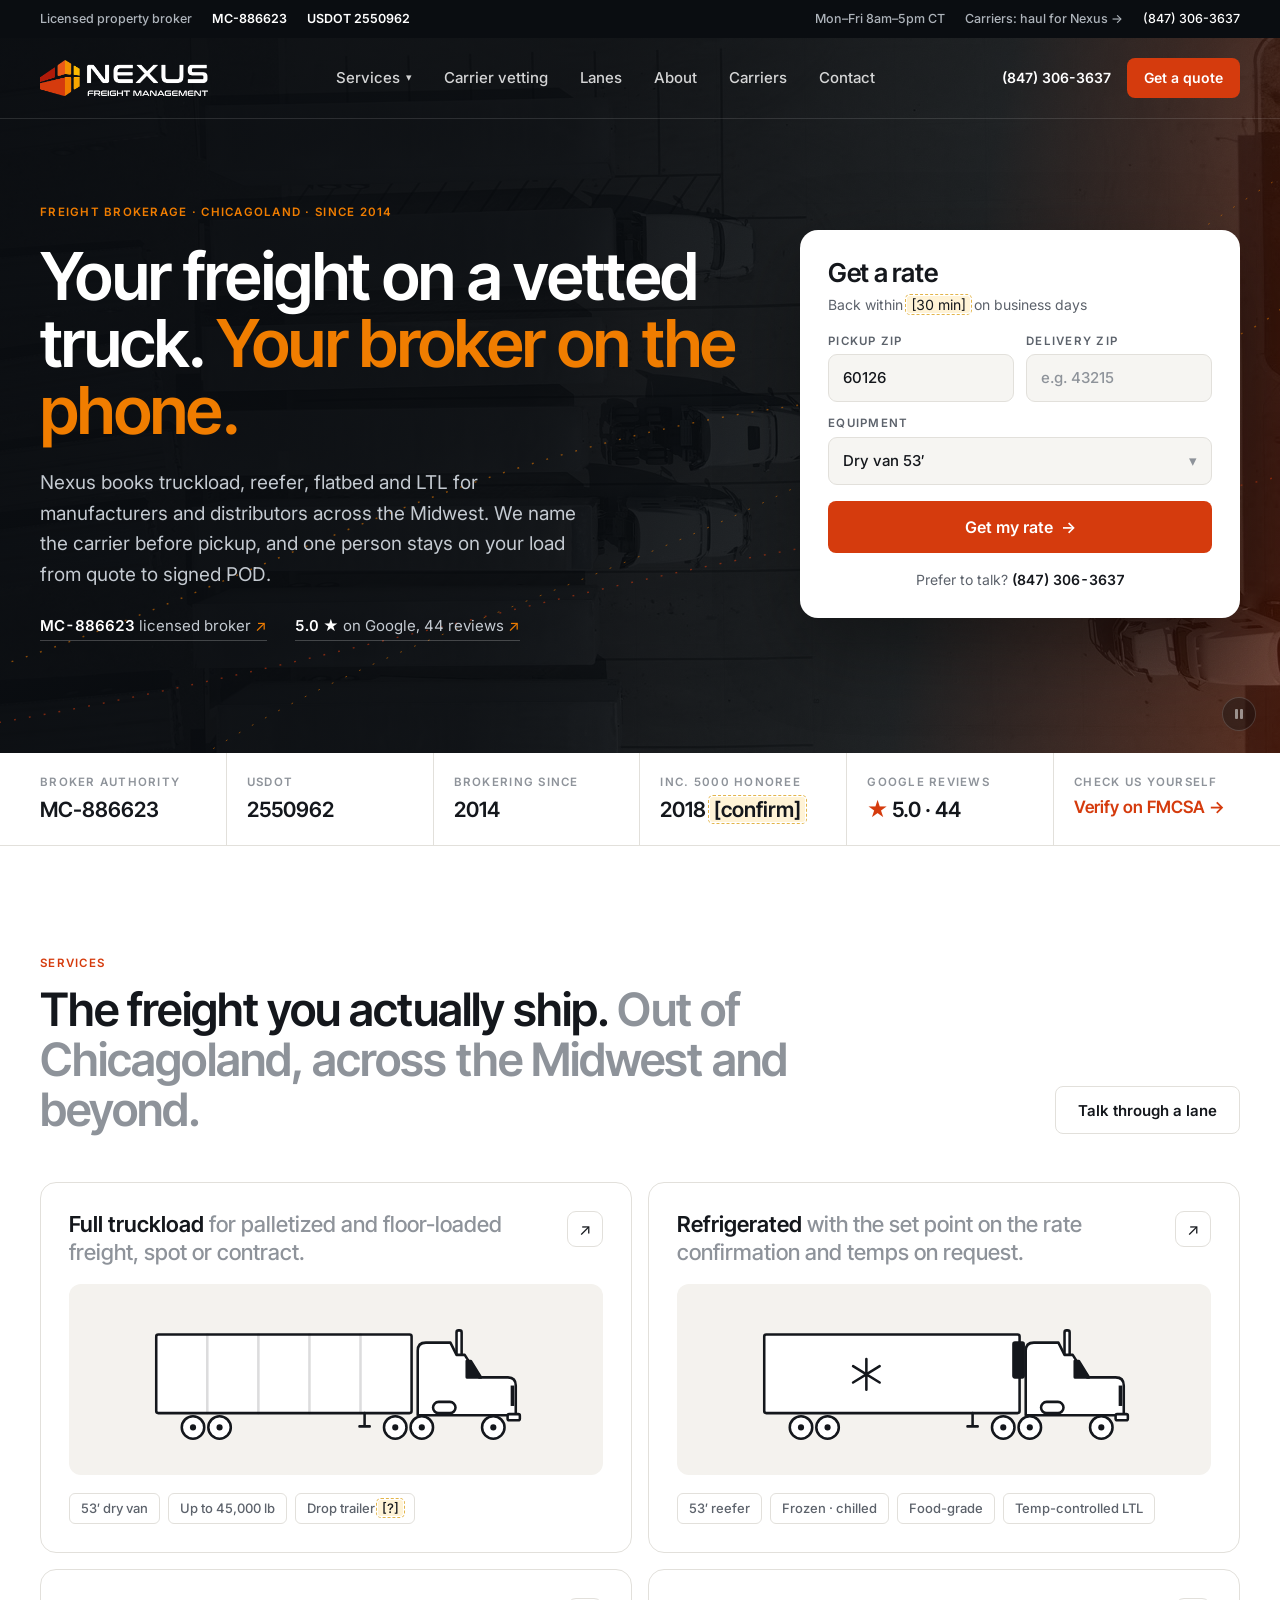
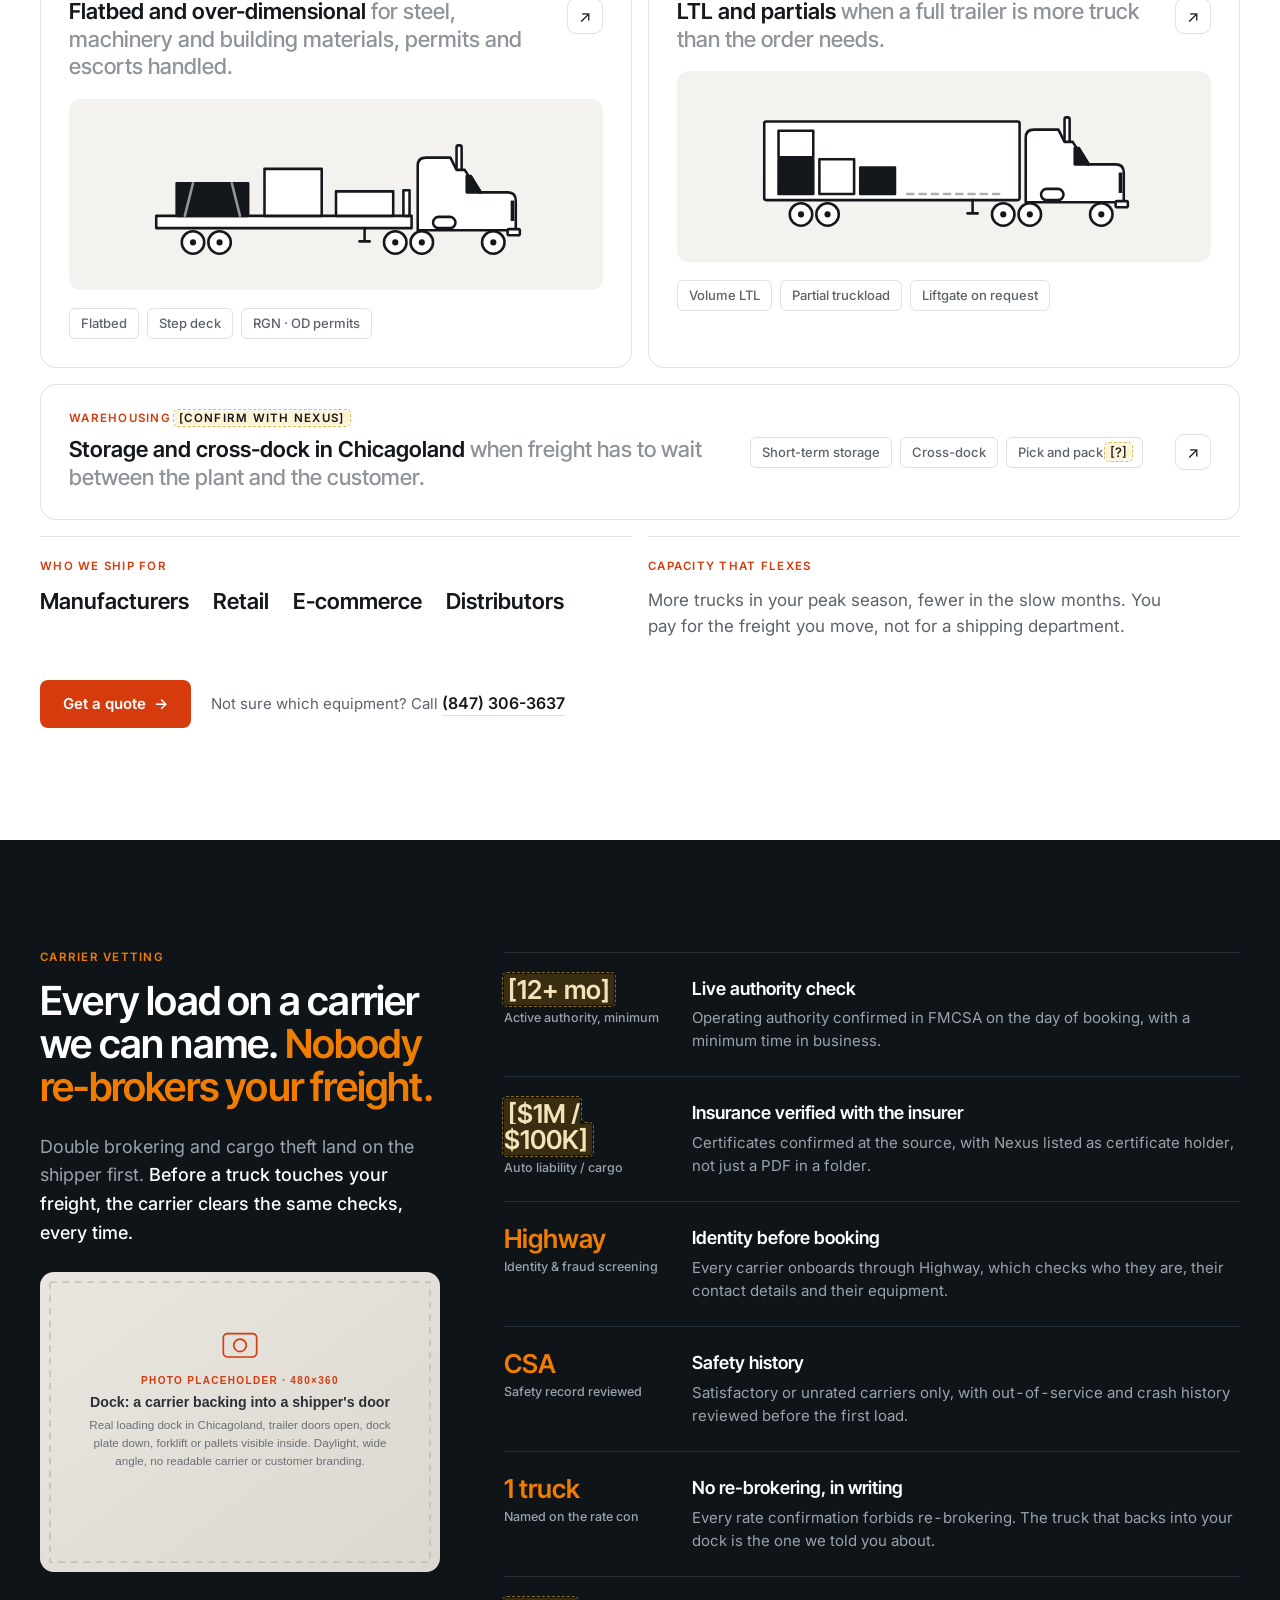
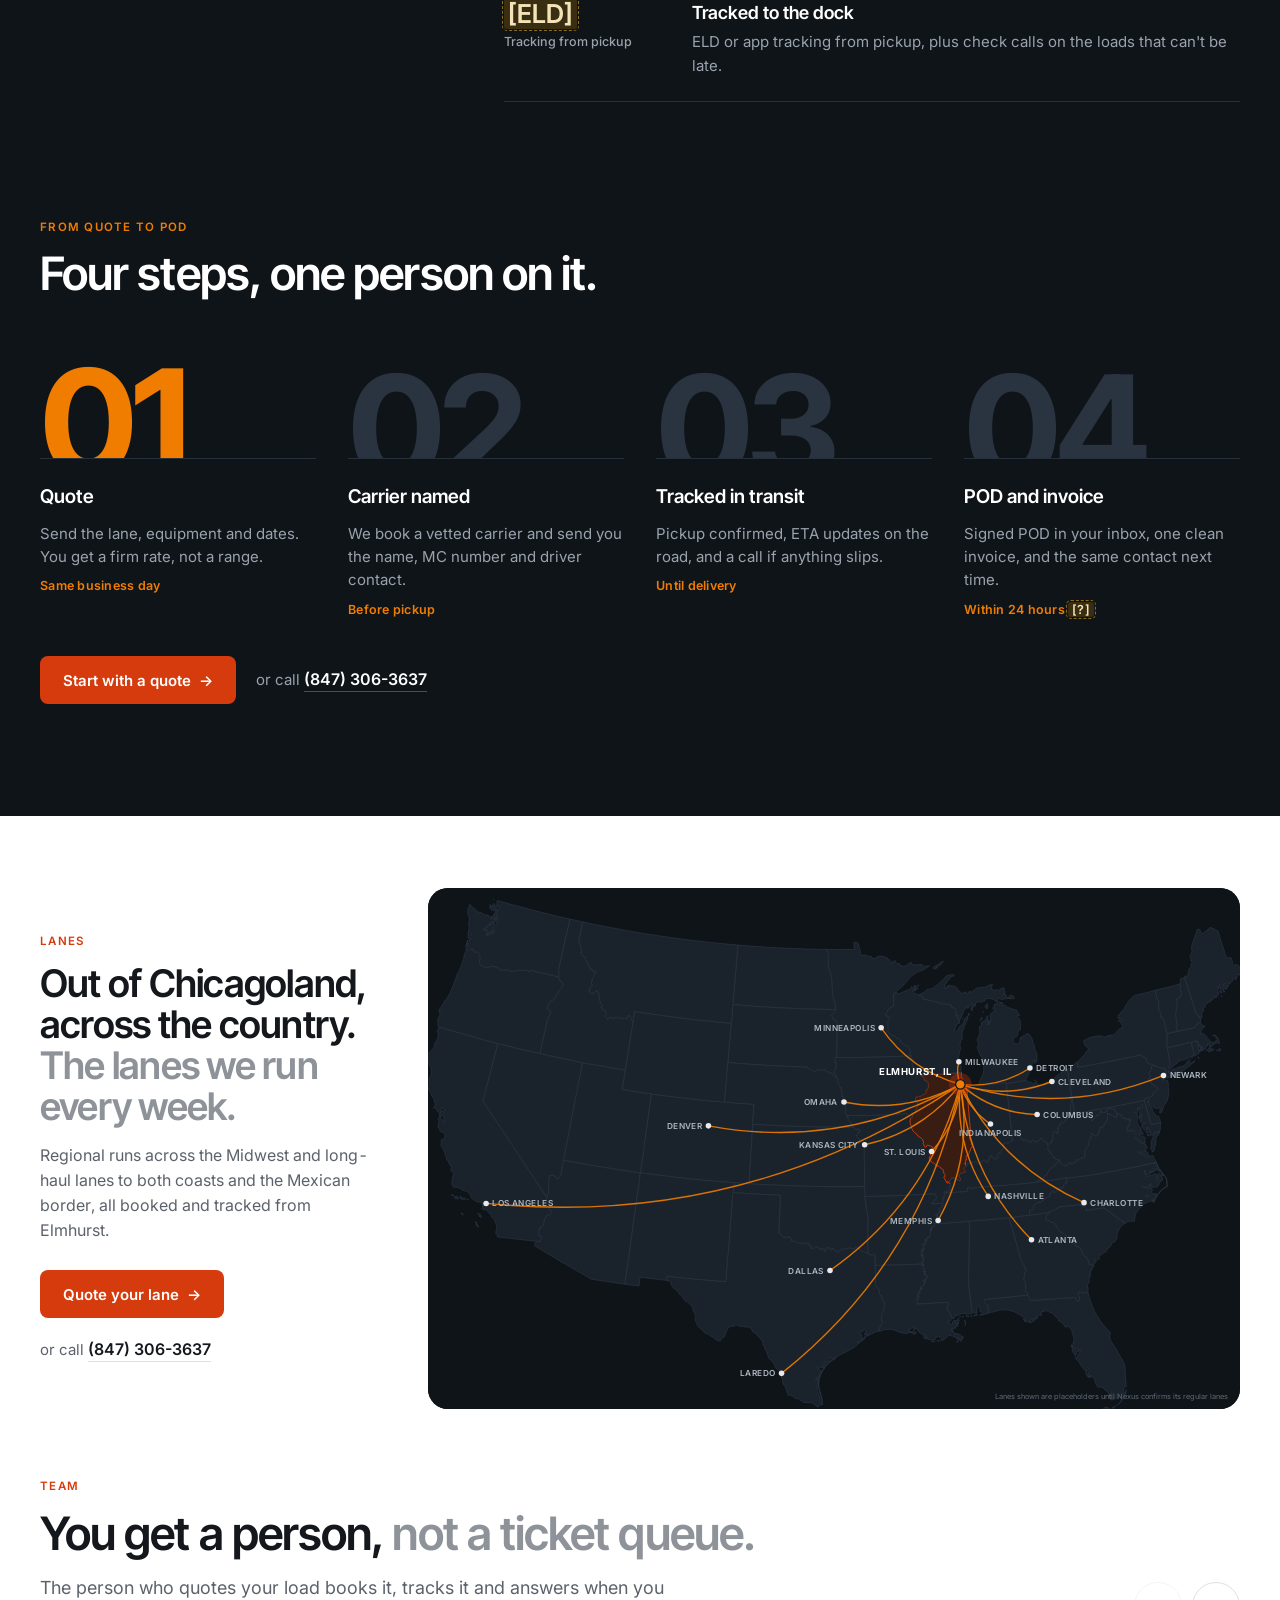
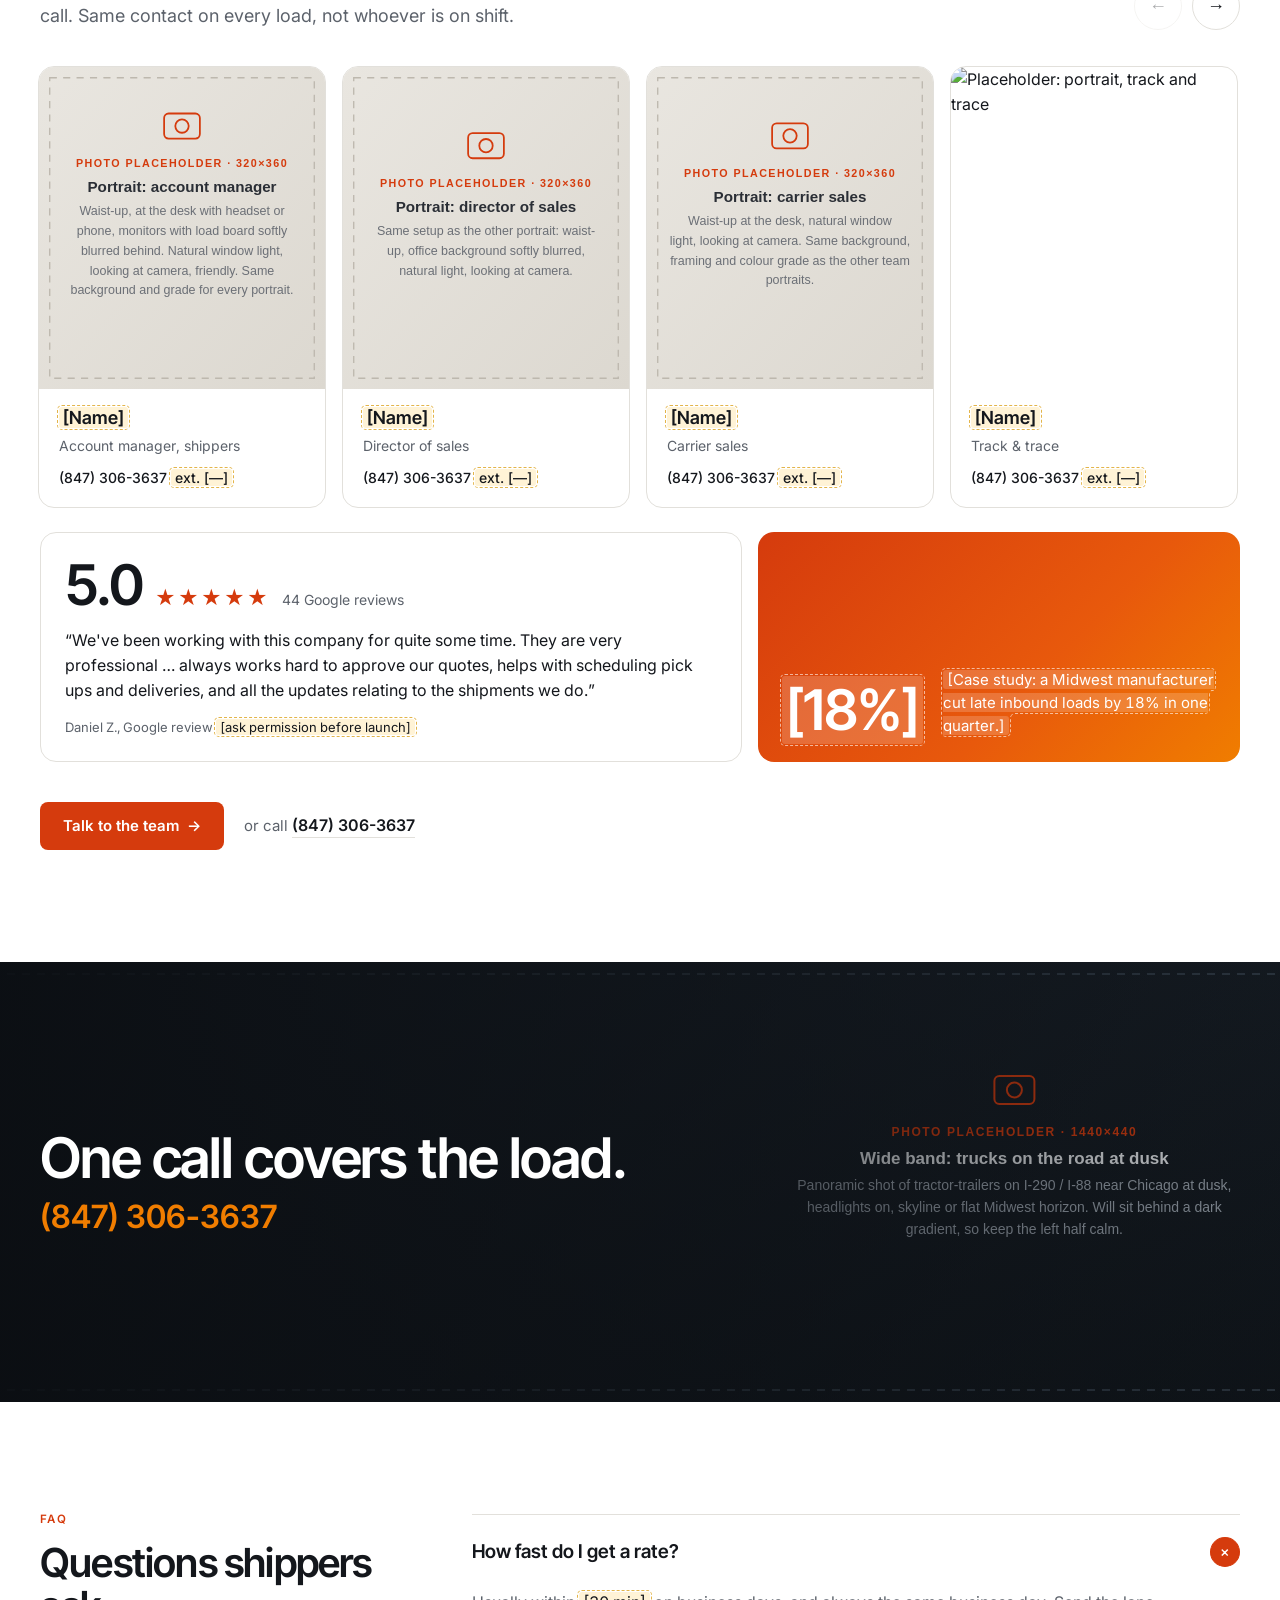
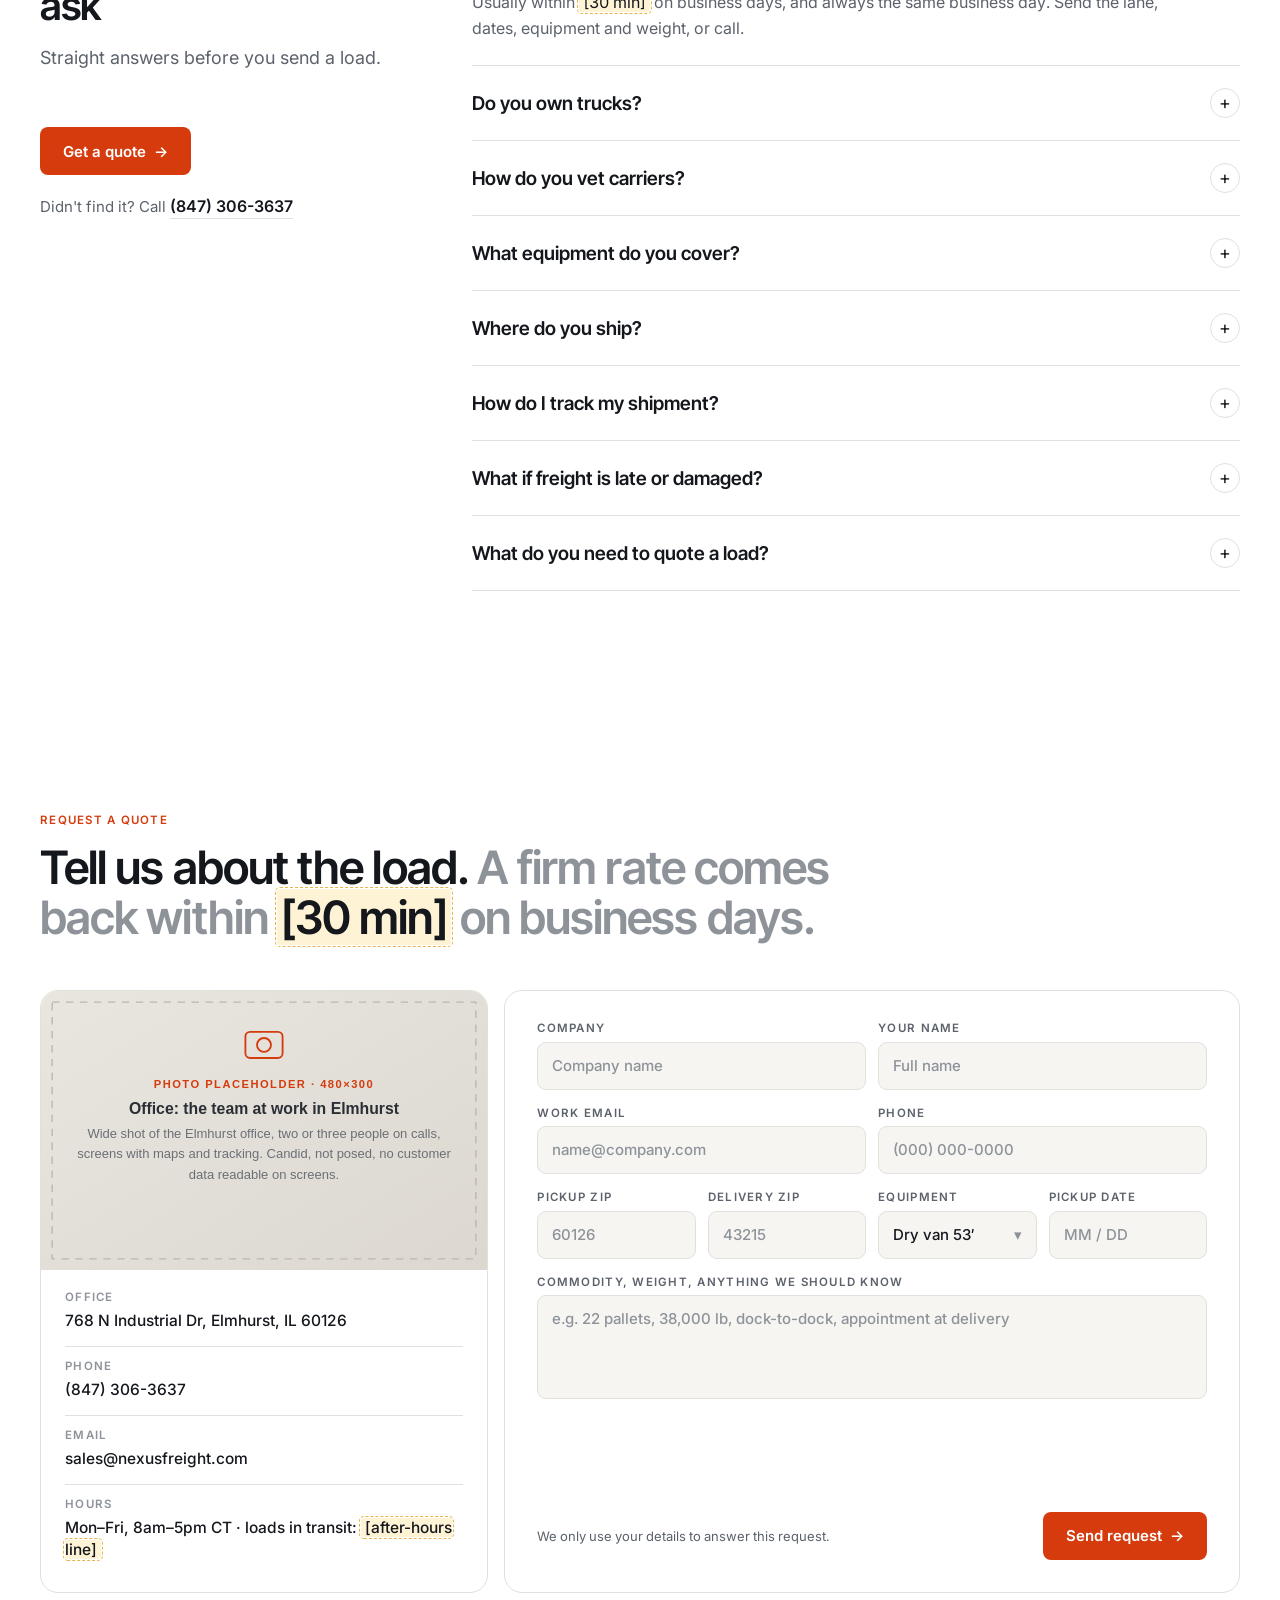
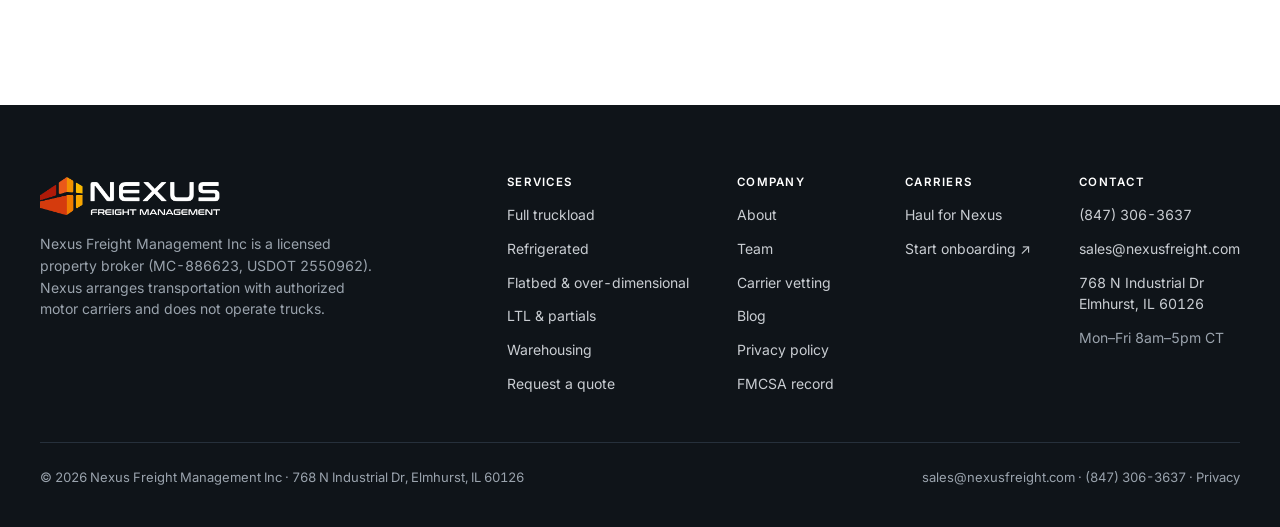
==== commit bbd7375b: "v3: service pages, About, Carriers, Privacy, blog article template, 404; phone menu, team slider, FA" ====
--- a/index.html
+++ b/index.html
@@ -4,17 +4,26 @@
 <meta charset="utf-8">
 <meta name="robots" content="noindex, nofollow">
 <meta name="viewport" content="width=device-width, initial-scale=1">
-<title>Nexus Freight Management | Freight Broker in Elmhurst, IL</title>
-<meta name="description" content="Licensed freight broker in Elmhurst, IL (MC-886623). Full truckload, reefer, flatbed and LTL for Midwest shippers, on vetted carriers we name before pickup.">
+<title>Freight Broker in Chicago &amp; Elmhurst, IL | Nexus Freight Management</title>
+<meta name="description" content="Licensed freight broker in Elmhurst, IL (MC-886623). Full truckload, reefer, flatbed and LTL out of Chicagoland on vetted carriers we name before pickup. Get a rate today.">
 <link rel="canonical" href="https://nexusfreight.com/">
-<link rel="icon" href="assets/img/nexus-mark.png?v=376d2ce2">
-<link rel="stylesheet" href="assets/site.css?v=d25d6b85">
-<script type="application/ld+json">
-{"@context":"https://schema.org","@type":"Organization","name":"Nexus Freight Management Inc","url":"https://nexusfreight.com/","telephone":"+1-847-306-3637","email":"sales@nexusfreight.com","foundingDate":"2014","address":{"@type":"PostalAddress","streetAddress":"768 N Industrial Dr","addressLocality":"Elmhurst","addressRegion":"IL","postalCode":"60126","addressCountry":"US"},"identifier":[{"@type":"PropertyValue","propertyID":"USDOT","value":"2550962"},{"@type":"PropertyValue","propertyID":"MC","value":"MC-886623"}]}
-</script>
+<meta property="og:type" content="website">
+<meta property="og:site_name" content="Nexus Freight Management">
+<meta property="og:title" content="Freight Broker in Chicago &amp; Elmhurst, IL | Nexus Freight Management">
+<meta property="og:description" content="Licensed freight broker in Elmhurst, IL (MC-886623). Full truckload, reefer, flatbed and LTL out of Chicagoland on vetted carriers we name before pickup. Get a rate today.">
+<meta property="og:url" content="https://nexusfreight.com/">
+<meta property="og:image" content="https://nexusfreight.com/assets/img/og-image.jpg">
+<meta property="og:image:width" content="1200"><meta property="og:image:height" content="630">
+<meta name="twitter:card" content="summary_large_image">
+<meta name="theme-color" content="#0F1419">
+<link rel="icon" href="assets/img/favicon-32.png?v=1ab4cd3b" sizes="32x32" type="image/png">
+<link rel="apple-touch-icon" href="assets/img/apple-touch-icon.png?v=4abcfe99">
+<link rel="preconnect" href="https://fonts.googleapis.com"><link rel="preconnect" href="https://fonts.gstatic.com" crossorigin>
+<link rel="stylesheet" href="https://fonts.googleapis.com/css2?family=Inter+Tight:wght@500;600;700&amp;family=Inter:wght@400;500;600;700&amp;display=swap">
+<link rel="stylesheet" href="assets/site.css?v=1dee8fe4">
+<script type="application/ld+json">{"@context": "https://schema.org", "@graph": [{"@type": ["Organization", "LocalBusiness"], "@id": "https://nexusfreight.com/#org", "name": "Nexus Freight Management Inc", "url": "https://nexusfreight.com/", "logo": "https://nexusfreight.com/assets/img/logo-nexus-dark.png", "image": "https://nexusfreight.com/assets/img/og-image.jpg", "description": "Licensed freight broker in Elmhurst, Illinois. Full truckload, refrigerated, flatbed and LTL freight on vetted carriers.", "telephone": "+1-847-306-3637", "email": "sales@nexusfreight.com", "foundingDate": "2014", "address": {"@type": "PostalAddress", "streetAddress": "768 N Industrial Dr", "addressLocality": "Elmhurst", "addressRegion": "IL", "postalCode": "60126", "addressCountry": "US"}, "geo": {"@type": "GeoCoordinates", "latitude": 41.9225, "longitude": -87.9473}, "openingHoursSpecification": [{"@type": "OpeningHoursSpecification", "dayOfWeek": ["Monday", "Tuesday", "Wednesday", "Thursday", "Friday"], "opens": "08:00", "closes": "17:00"}], "areaServed": {"@type": "Country", "name": "United States"}, "identifier": [{"@type": "PropertyValue", "propertyID": "USDOT", "value": "2550962"}, {"@type": "PropertyValue", "propertyID": "MC", "value": "MC-886623"}]}, {"@type": "WebSite", "@id": "https://nexusfreight.com/#site", "url": "https://nexusfreight.com/", "name": "Nexus Freight Management", "publisher": {"@id": "https://nexusfreight.com/#org"}}, {"@type": "FAQPage", "mainEntity": [{"@type": "Question", "name": "How fast do I get a rate?", "acceptedAnswer": {"@type": "Answer", "text": "Usually within [30 min] on business days, and always the same business day. Send the lane, dates, equipment and weight, or call."}}, {"@type": "Question", "name": "Do you own trucks?", "acceptedAnswer": {"@type": "Answer", "text": "No. Nexus is a licensed property broker (MC-886623). We arrange your freight with authorized motor carriers that we vet and name before pickup."}}, {"@type": "Question", "name": "How do you vet carriers?", "acceptedAnswer": {"@type": "Answer", "text": "Every carrier clears the same checks before a load: live FMCSA authority, insurance verified with the insurer, identity screening through Highway, safety history, and a no-re-brokering clause on the rate confirmation. See the process →"}}, {"@type": "Question", "name": "What equipment do you cover?", "acceptedAnswer": {"@type": "Answer", "text": "Dry van truckload, refrigerated, flatbed and oversize, and LTL and partials."}}, {"@type": "Question", "name": "Where do you ship?", "acceptedAnswer": {"@type": "Answer", "text": "Most loads start in Chicagoland and run across the Midwest, with long-haul lanes across the US [confirm main lanes]."}}, {"@type": "Question", "name": "How do I track my shipment?", "acceptedAnswer": {"@type": "Answer", "text": "Your contact sends pickup confirmation and ETA updates, and calls you if anything slips. Carriers run [ELD or app] tracking from pickup."}}, {"@type": "Question", "name": "What if freight is late or damaged?", "acceptedAnswer": {"@type": "Answer", "text": "[Confirm with Nexus: how claims are filed and handled, and typical timelines.]"}}, {"@type": "Question", "name": "What do you need to quote a load?", "acceptedAnswer": {"@type": "Answer", "text": "Pickup and delivery ZIP codes, dates, equipment, commodity, pallet count or dimensions, weight, and any appointments or accessorials."}}]}]}</script>
 <script>
-  /* Background variant for review: index.html?bg=a … f (default d).
-     Animations: on by default; index.html?figma turns them off for html.to.figma capture. */
+  /* ?bg=a…f background variant (default d) · ?figma = html.to.figma capture: no motion, nothing sticky */
   (function () {
     var q = location.search, d = document.documentElement;
     var m = q.match(/bg=([a-f])/); d.setAttribute('data-bg', m ? m[1] : 'd');
@@ -27,36 +36,71 @@
 <body>
 
 <!-- Utility bar: license first -->
+<!--HEADER-->
 <div class="utility">
   <div class="container">
     <div class="left"><span>Licensed property broker</span><span><b>MC-886623</b></span><span><b>USDOT 2550962</b></span></div>
-    <div class="right"><span class="hide-m">Mon–Fri 8am–5pm CT</span><a class="hide-m carrier-link" href="https://highway.com/go/nexus-freight-management" target="_blank" rel="noopener">Carriers: haul for Nexus →</a><a href="tel:+18473063637">(847) 306-3637</a></div>
+    <div class="right"><span class="hide-m">Mon–Fri 8am–5pm CT</span><a class="hide-m carrier-link" href="carriers.html">Carriers: haul for Nexus →</a><a href="tel:+18473063637" data-track="call">(847) 306-3637</a></div>
   </div>
 </div>
-
 <!-- Header: sticky on the live page, solid once scrolled; static for ?figma capture -->
 <header class="header">
-    <div class="container">
-      <a class="logo" href="index.html"><img src="assets/img/logo-nexus-white.png?v=5790f7f6" alt="Nexus Freight Management"></a>
-      <nav class="nav">
-        <a href="#services">Services</a>
-        <a href="#vetting">Carrier vetting</a>
-        <a href="#lanes">Lanes</a>
-        <a href="#team">Team</a>
-        <a href="#contact">Contact</a>
-      </nav>
-      <div class="actions">
-        <a class="phone" href="tel:+18473063637">(847) 306-3637</a>
-        <a class="btn btn-primary btn-sm" href="#contact">Get a quote</a>
-      </div>
-    </div>
+  <div class="container">
+    <a class="logo" href="index.html"><img width="640" height="137" src="assets/img/logo-nexus-white.png?v=5790f7f6" alt="Nexus Freight Management"></a>
+    <nav class="nav" aria-label="Main">
+      <div class="nav-dd">
+        <button type="button" aria-expanded="false" aria-haspopup="true">Services <span class="car">▾</span></button>
+        <div class="dd"><div class="dd-inner">
+          <a href="full-truckload.html">Full truckload<small>53′ dry van, spot or contract</small></a>
+          <a href="refrigerated.html">Refrigerated<small>Frozen and chilled, set point on the rate con</small></a>
+          <a href="flatbed.html">Flatbed & over-dimensional<small>Steel, machinery, permits and escorts</small></a>
+          <a href="ltl.html">LTL & partials<small>When a full trailer is more truck than you need</small></a>
+          <a href="warehousing.html">Warehousing<small>Storage and cross-dock in Chicagoland</small></a>
+          <a class="all" href="index.html#services">All services →</a>
+        </div></div>
+      </div>
+      <a href="index.html#vetting">Carrier vetting</a>
+      <a href="index.html#lanes">Lanes</a>
+      <a href="about.html">About</a>
+      <a href="carriers.html">Carriers</a>
+      <a href="index.html#contact">Contact</a>
+    </nav>
+    <div class="actions">
+      <a class="phone" href="tel:+18473063637" data-track="call">(847) 306-3637</a>
+      <a class="btn btn-primary btn-sm" href="index.html#contact" data-track="quote">Get a quote</a>
+      <button class="menu-btn" type="button" aria-expanded="false" aria-controls="mnav" aria-label="Open menu"><span></span><span></span><span></span></button>
+    </div>
+  </div>
+  <div class="mnav" id="mnav" hidden>
+    <span class="m-h">Services</span>
+    <div class="m-sub">
+      <a href="full-truckload.html">Full truckload</a>
+      <a href="refrigerated.html">Refrigerated</a>
+      <a href="flatbed.html">Flatbed & over-dimensional</a>
+      <a href="ltl.html">LTL & partials</a>
+      <a href="warehousing.html">Warehousing</a>
+    </div>
+    <a href="index.html#vetting">Carrier vetting</a>
+    <a href="index.html#lanes">Lanes</a>
+    <a href="about.html">About</a>
+    <a href="carriers.html">Carriers</a>
+    <a href="blog.html">Blog</a>
+    <a href="index.html#contact">Contact</a>
+    <div class="m-foot">
+      <a class="m-phone" href="tel:+18473063637" data-track="call">(847) 306-3637</a>
+      <a class="btn btn-primary btn-block" href="index.html#contact" data-track="quote">Get a quote <span class="arr">→</span></a>
+      <span class="m-meta">Mon–Fri 8am–5pm CT · MC-886623 · USDOT 2550962</span>
+    </div>
+  </div>
 </header>
+<!--/HEADER-->
 
 <!-- HERO: darkened video/photo + route graphics, sits under the sticky header, quote form on the right -->
 <section class="hero">
   <div class="hero-media" aria-hidden="true">
-    <!-- Background loop: muted, looped, behind the grain and the gradient. Paused on its poster for ?figma and reduced motion. -->
-    <video class="hero-bg" autoplay muted loop playsinline preload="auto" poster="assets/img/hero-poster.jpg"><source src="assets/video/hero-loop.mp4" type="video/mp4"></video>
+    <!-- Background loop: muted, looped, behind the grain and the gradient. site.js loads it after the page (360x640 file on phones,
+         nothing on Save-Data); ?figma and reduced motion keep the poster. -->
+    <video class="hero-bg" muted loop playsinline preload="none" poster="assets/img/hero-poster.jpg" data-src="assets/video/hero-loop.mp4" data-src-m="assets/video/hero-loop-m.mp4" data-poster-m="assets/img/hero-poster-m.jpg"></video>
     <div class="hero-grain"></div>
     <div class="hero-shade"></div>
     <svg class="hero-lines" viewBox="0 0 1440 760" preserveAspectRatio="xMidYMid slice" xmlns="http://www.w3.org/2000/svg">
@@ -66,7 +110,7 @@
       <circle cx="980" cy="380" r="4" fill="#F07D00"/><circle cx="1040" cy="520" r="4" fill="#D53B0D"/><circle cx="900" cy="470" r="3" fill="#F07D00"/>
     </svg>
   </div>
-
+  <button class="vid-toggle" type="button" aria-pressed="false" aria-label="Pause background video"><svg class="i-pause" viewBox="0 0 12 12" fill="currentColor"><rect x="2" y="1" width="3" height="10" rx="1"/><rect x="7" y="1" width="3" height="10" rx="1"/></svg><svg class="i-play" viewBox="0 0 12 12" fill="currentColor"><path d="M3 1.5v9l7.5-4.5z"/></svg></button>
 
   <div class="container hero-inner">
     <div class="hero-copy rise">
@@ -88,9 +132,9 @@
         <div class="field"><label>Pickup ZIP</label><div class="input">60126</div></div>
         <div class="field"><label>Delivery ZIP</label><div class="input muted">e.g. 43215</div></div>
       </div>
-      <div class="field"><label>Equipment</label><div class="input">Dry van 53′ <span class="caret">▾</span></div></div>
-      <a class="btn btn-primary btn-block" href="#contact">Get my rate <span class="arr">→</span></a>
-      <p class="qc-foot">Prefer to talk? <a href="tel:+18473063637">(847) 306-3637</a></p>
+      <div class="field"><label>Equipment</label><div class="input js-eq">Dry van 53′ <span class="caret">▾</span></div></div>
+      <a class="btn btn-primary btn-block" href="#contact" data-track="quote">Get my rate <span class="arr">→</span></a>
+      <p class="qc-foot">Prefer to talk? <a href="tel:+18473063637" data-track="call">(847) 306-3637</a></p>
     </form>
   </div>
 
@@ -119,27 +163,27 @@
       <a class="btn btn-ghost" href="#contact">Talk through a lane</a>
     </div>
     <div class="bento">
-      <a class="svc reveal" href="#contact">
+      <a class="svc reveal" href="full-truckload.html">
         <div class="svc-top"><h3>Full truckload <span class="grey">for palletized and floor-loaded freight, spot or contract.</span></h3><span class="arrow">↗</span></div>
         <div class="svc-art"><!--EQ:eq-dryvan--><svg xmlns="http://www.w3.org/2000/svg" width="372" height="140" viewBox="0 0 372 140" role="img" aria-label="53-foot dry van trailer" fill="none" stroke="#14171C" stroke-width="2.5" stroke-linejoin="round" stroke-linecap="round"><rect x="10" y="22" width="250" height="77" rx="2" fill="#FFFFFF"/><line x1="60" y1="22" x2="60" y2="99" stroke-opacity=".15"/><line x1="110" y1="22" x2="110" y2="99" stroke-opacity=".15"/><line x1="160" y1="22" x2="160" y2="99" stroke-opacity=".15"/><line x1="210" y1="22" x2="210" y2="99" stroke-opacity=".15"/><path d="M214 99V111M209 112H219"/><circle cx="46" cy="113" r="11" fill="#FFFFFF"/><circle cx="46" cy="113" r="3" fill="#14171C" stroke="none"/><circle cx="72" cy="113" r="11" fill="#FFFFFF"/><circle cx="72" cy="113" r="3" fill="#14171C" stroke="none"/><rect x="304" y="18" width="5" height="44" rx="2" fill="#FFFFFF"/><path d="M266 101V38Q266 30 274 30H298L304 42H312L326 64H354Q362 64 362 72V101Z" fill="#FFFFFF"/><path class="acc acc-f" d="M314 48H318L328 64H314Z" fill="#14171C" stroke="#14171C"/><rect x="357" y="72" width="3.5" height="20" fill="#14171C" stroke="none"/><rect x="281" y="88" width="22" height="11" rx="5.5" fill="#FFFFFF"/><rect x="354" y="100" width="12" height="6" rx="1.5" fill="#FFFFFF"/><circle cx="244" cy="113" r="11" fill="#FFFFFF"/><circle cx="244" cy="113" r="3" fill="#14171C" stroke="none"/><circle cx="270" cy="113" r="11" fill="#FFFFFF"/><circle cx="270" cy="113" r="3" fill="#14171C" stroke="none"/><circle cx="340" cy="113" r="11" fill="#FFFFFF"/><circle cx="340" cy="113" r="3" fill="#14171C" stroke="none"/></svg><!--/EQ--></div>
         <div class="svc-spec"><span class="chip">53′ dry van</span><span class="chip">Up to 45,000 lb</span><span class="chip">Drop trailer <span class="ph">[?]</span></span></div>
       </a>
-      <a class="svc reveal" style="--d:.08s" href="#contact">
+      <a class="svc reveal" style="--d:.08s" href="refrigerated.html">
         <div class="svc-top"><h3>Refrigerated <span class="grey">with the set point on the rate confirmation and temps on request.</span></h3><span class="arrow">↗</span></div>
         <div class="svc-art"><!--EQ:eq-reefer--><svg xmlns="http://www.w3.org/2000/svg" width="372" height="140" viewBox="0 0 372 140" role="img" aria-label="Refrigerated trailer" fill="none" stroke="#14171C" stroke-width="2.5" stroke-linejoin="round" stroke-linecap="round"><rect x="10" y="22" width="250" height="77" rx="2" fill="#FFFFFF"/><path class="acc" d="M110 46v30M97 53l26 16M97 69l26-16" stroke="#14171C"/><rect x="254" y="30" width="10" height="34" rx="1.5" fill="#14171C" stroke="#14171C" class="acc acc-f"/><path d="M214 99V111M209 112H219"/><circle cx="46" cy="113" r="11" fill="#FFFFFF"/><circle cx="46" cy="113" r="3" fill="#14171C" stroke="none"/><circle cx="72" cy="113" r="11" fill="#FFFFFF"/><circle cx="72" cy="113" r="3" fill="#14171C" stroke="none"/><rect x="304" y="18" width="5" height="44" rx="2" fill="#FFFFFF"/><path d="M266 101V38Q266 30 274 30H298L304 42H312L326 64H354Q362 64 362 72V101Z" fill="#FFFFFF"/><path class="acc acc-f" d="M314 48H318L328 64H314Z" fill="#14171C" stroke="#14171C"/><rect x="357" y="72" width="3.5" height="20" fill="#14171C" stroke="none"/><rect x="281" y="88" width="22" height="11" rx="5.5" fill="#FFFFFF"/><rect x="354" y="100" width="12" height="6" rx="1.5" fill="#FFFFFF"/><circle cx="244" cy="113" r="11" fill="#FFFFFF"/><circle cx="244" cy="113" r="3" fill="#14171C" stroke="none"/><circle cx="270" cy="113" r="11" fill="#FFFFFF"/><circle cx="270" cy="113" r="3" fill="#14171C" stroke="none"/><circle cx="340" cy="113" r="11" fill="#FFFFFF"/><circle cx="340" cy="113" r="3" fill="#14171C" stroke="none"/></svg><!--/EQ--></div>
         <div class="svc-spec"><span class="chip">53′ reefer</span><span class="chip">Frozen · chilled</span><span class="chip">Food-grade</span><span class="chip">Temp-controlled LTL</span></div>
       </a>
-      <a class="svc reveal" href="#contact">
+      <a class="svc reveal" href="flatbed.html">
         <div class="svc-top"><h3>Flatbed and over-dimensional <span class="grey">for steel, machinery and building materials, permits and escorts handled.</span></h3><span class="arrow">↗</span></div>
         <div class="svc-art"><!--EQ:eq-flatbed--><svg xmlns="http://www.w3.org/2000/svg" width="372" height="140" viewBox="0 0 372 140" role="img" aria-label="Flatbed trailer with secured load" fill="none" stroke="#14171C" stroke-width="2.5" stroke-linejoin="round" stroke-linecap="round"><rect x="10" y="87" width="250" height="12" fill="#FFFFFF"/><rect x="252" y="62" width="6" height="25" fill="#FFFFFF"/><rect x="30" y="55" width="70" height="32" fill="#14171C" stroke="#14171C" class="acc acc-f"/><path d="M46 55l-8 32M84 55l8 32" stroke="#FFFFFF" stroke-opacity=".55"/><rect x="116" y="41" width="56" height="46" fill="#FFFFFF"/><rect x="186" y="63" width="56" height="24" fill="#FFFFFF"/><path d="M214 99V111M209 112H219"/><circle cx="46" cy="113" r="11" fill="#FFFFFF"/><circle cx="46" cy="113" r="3" fill="#14171C" stroke="none"/><circle cx="72" cy="113" r="11" fill="#FFFFFF"/><circle cx="72" cy="113" r="3" fill="#14171C" stroke="none"/><rect x="304" y="18" width="5" height="44" rx="2" fill="#FFFFFF"/><path d="M266 101V38Q266 30 274 30H298L304 42H312L326 64H354Q362 64 362 72V101Z" fill="#FFFFFF"/><path class="acc acc-f" d="M314 48H318L328 64H314Z" fill="#14171C" stroke="#14171C"/><rect x="357" y="72" width="3.5" height="20" fill="#14171C" stroke="none"/><rect x="281" y="88" width="22" height="11" rx="5.5" fill="#FFFFFF"/><rect x="354" y="100" width="12" height="6" rx="1.5" fill="#FFFFFF"/><circle cx="244" cy="113" r="11" fill="#FFFFFF"/><circle cx="244" cy="113" r="3" fill="#14171C" stroke="none"/><circle cx="270" cy="113" r="11" fill="#FFFFFF"/><circle cx="270" cy="113" r="3" fill="#14171C" stroke="none"/><circle cx="340" cy="113" r="11" fill="#FFFFFF"/><circle cx="340" cy="113" r="3" fill="#14171C" stroke="none"/></svg><!--/EQ--></div>
         <div class="svc-spec"><span class="chip">Flatbed</span><span class="chip">Step deck</span><span class="chip">RGN · OD permits</span></div>
       </a>
-      <a class="svc reveal" style="--d:.08s" href="#contact">
+      <a class="svc reveal" style="--d:.08s" href="ltl.html">
         <div class="svc-top"><h3>LTL and partials <span class="grey">when a full trailer is more truck than the order needs.</span></h3><span class="arrow">↗</span></div>
         <div class="svc-art"><!--EQ:eq-ltl--><svg xmlns="http://www.w3.org/2000/svg" width="372" height="140" viewBox="0 0 372 140" role="img" aria-label="Trailer with a partial load of pallets" fill="none" stroke="#14171C" stroke-width="2.5" stroke-linejoin="round" stroke-linecap="round"><rect x="10" y="22" width="250" height="77" rx="2" fill="#FFFFFF"/><rect x="24" y="59" width="34" height="34" fill="#14171C" stroke="#14171C" class="acc acc-f"/><rect x="64" y="59" width="34" height="34" fill="#FFFFFF"/><rect x="24" y="31" width="34" height="26" fill="#FFFFFF"/><rect x="104" y="67" width="34" height="26" fill="#14171C" stroke="#14171C" class="acc acc-f"/><path d="M150 93h96" stroke-dasharray="6 6" stroke-opacity=".35"/><path d="M214 99V111M209 112H219"/><circle cx="46" cy="113" r="11" fill="#FFFFFF"/><circle cx="46" cy="113" r="3" fill="#14171C" stroke="none"/><circle cx="72" cy="113" r="11" fill="#FFFFFF"/><circle cx="72" cy="113" r="3" fill="#14171C" stroke="none"/><rect x="304" y="18" width="5" height="44" rx="2" fill="#FFFFFF"/><path d="M266 101V38Q266 30 274 30H298L304 42H312L326 64H354Q362 64 362 72V101Z" fill="#FFFFFF"/><path class="acc acc-f" d="M314 48H318L328 64H314Z" fill="#14171C" stroke="#14171C"/><rect x="357" y="72" width="3.5" height="20" fill="#14171C" stroke="none"/><rect x="281" y="88" width="22" height="11" rx="5.5" fill="#FFFFFF"/><rect x="354" y="100" width="12" height="6" rx="1.5" fill="#FFFFFF"/><circle cx="244" cy="113" r="11" fill="#FFFFFF"/><circle cx="244" cy="113" r="3" fill="#14171C" stroke="none"/><circle cx="270" cy="113" r="11" fill="#FFFFFF"/><circle cx="270" cy="113" r="3" fill="#14171C" stroke="none"/><circle cx="340" cy="113" r="11" fill="#FFFFFF"/><circle cx="340" cy="113" r="3" fill="#14171C" stroke="none"/></svg><!--/EQ--></div>
         <div class="svc-spec"><span class="chip">Volume LTL</span><span class="chip">Partial truckload</span><span class="chip">Liftgate on request</span></div>
       </a>
-      <a class="svc svc-wide reveal" href="#contact">
+      <a class="svc svc-wide reveal" href="warehousing.html">
         <div class="svc-wide-text"><span class="eyebrow">Warehousing <span class="ph">[confirm with Nexus]</span></span><h3>Storage and cross-dock in Chicagoland <span class="grey">when freight has to wait between the plant and the customer.</span></h3></div>
         <div class="svc-spec"><span class="chip">Short-term storage</span><span class="chip">Cross-dock</span><span class="chip">Pick and pack <span class="ph">[?]</span></span></div>
         <span class="arrow">↗</span>
@@ -149,6 +193,7 @@
       <div class="sf-col"><span class="eyebrow">Who we ship for</span><div class="sf-chips"><span>Manufacturers</span><span>Retail</span><span>E-commerce</span><span>Distributors</span></div></div>
       <div class="sf-col"><span class="eyebrow">Capacity that flexes</span><p>More trucks in your peak season, fewer in the slow months. You pay for the freight you move, not for a shipping department.</p></div>
     </div>
+    <div class="cta-line reveal"><a class="btn btn-primary" href="index.html#contact" data-track="quote">Get a quote <span class="arr">→</span></a><span>Not sure which equipment? Call <a class="tel" href="tel:+18473063637" data-track="call">(847) 306-3637</a></span></div>
   </div>
 </section>
 
@@ -162,7 +207,7 @@
           <h2>Every load on a carrier we can name. <span class="accent">Nobody re&#8209;brokers your freight.</span></h2>
         </div>
         <p class="lede">Double brokering and cargo theft land on the shipper first. <b>Before a truck touches your freight, the carrier clears the same checks, every time.</b></p>
-        <figure class="photo"><img src="assets/img/ph-dock.svg?v=305753bd" alt="Placeholder: a carrier backing into a shipper's dock door"></figure>
+        <figure class="photo"><img loading="lazy" decoding="async" width="480" height="360" src="assets/img/ph-dock.svg?v=305753bd" alt="Placeholder: a carrier backing into a shipper's dock door"></figure>
       </div>
       <div class="vet-list">
         <div class="vet-row reveal"><div class="vet-metric"><span class="n"><span class="ph">[12+ mo]</span></span><span class="u">Active authority, minimum</span></div><div class="vet-body"><h3>Live authority check</h3><p>Operating authority confirmed in FMCSA on the day of booking, with a minimum time in business.</p></div></div>
@@ -186,6 +231,7 @@
         <div class="step reveal" style="--d:.16s"><div class="num-wrap"><span class="num">03</span></div><h3>Tracked in transit</h3><p>Pickup confirmed, ETA updates on the road, and a call if anything slips.</p><span class="tag">Until delivery</span></div>
         <div class="step reveal" style="--d:.24s"><div class="num-wrap"><span class="num">04</span></div><h3>POD and invoice</h3><p>Signed POD in your inbox, one clean invoice, and the same contact next time.</p><span class="tag">Within 24 hours <span class="ph">[?]</span></span></div>
       </div>
+      <div class="cta-line reveal"><a class="btn btn-primary" href="index.html#contact" data-track="quote">Start with a quote <span class="arr">→</span></a><span>or call <a class="tel" href="tel:+18473063637" data-track="call">(847) 306-3637</a></span></div>
     </div>
   </div>
 </section>
@@ -198,10 +244,11 @@
       <span class="eyebrow">Lanes</span>
       <h2>Out of Chicagoland, across the country. <span class="grey">The lanes we run every week.</span></h2>
       <p>Regional runs across the Midwest and long-haul lanes to both coasts and the Mexican border, all booked and tracked from Elmhurst.</p>
+      <div class="cta-line" style="margin-top:12px"><a class="btn btn-primary" href="index.html#contact" data-track="quote">Quote your lane <span class="arr">→</span></a><span>or call <a class="tel" href="tel:+18473063637" data-track="call">(847) 306-3637</a></span></div>
     </div>
     <div class="map-card reveal">
 <!--LANEMAP-->
-<img class="us-base" src="assets/img/us-states.svg?v=4e8a4a4c" alt="Map of the United States with freight lanes from Elmhurst, Illinois">
+<img loading="lazy" decoding="async" width="935" height="600" class="us-base" src="assets/img/us-states.svg?v=4e8a4a4c" alt="Map of the United States with freight lanes from Elmhurst, Illinois">
 <svg class="lanes-overlay" viewBox="20 0 935 600" xmlns="http://www.w3.org/2000/svg" aria-hidden="true">
 <path class="route" style="--d:0.00s" pathLength="1" d="M633.0,226.1 Q575.7,210.0 541.8,161.0" fill="none" stroke="#F07D00" stroke-width="1.6" stroke-linecap="round" stroke-opacity=".9"/>
 <path class="route" style="--d:0.06s" pathLength="1" d="M633.0,226.1 Q627.5,213.4 631.3,200.1" fill="none" stroke="#F07D00" stroke-width="1.6" stroke-linecap="round" stroke-opacity=".9"/>
@@ -271,36 +318,64 @@
 <!-- PEOPLE + PROOF -->
 <section class="section" id="team" style="padding-top:0">
   <div class="container">
-    <div class="sec-head reveal">
-      <span class="eyebrow">Team</span>
-      <h2>You get a person, <span class="grey">not a ticket queue.</span></h2>
-      <p>The person who quotes your load books it, tracks it and answers when you call. Same contact on every load, not whoever is on shift.</p>
-    </div>
-    <div class="people">
-      <div class="person reveal"><div class="person-photo"><img src="assets/img/ph-team-1.svg?v=317d531b" alt="Placeholder: portrait of the account manager"></div><div class="info"><span class="name"><span class="ph">[Name]</span></span><span class="role">Account manager, shippers</span><span class="direct">(847) 306-3637 <span class="ph">ext. [—]</span></span></div></div>
-      <div class="person reveal" style="--d:.08s"><div class="person-photo"><img src="assets/img/ph-team-2.svg?v=d53bef80" alt="Placeholder: portrait of the director of sales"></div><div class="info"><span class="name"><span class="ph">[Name]</span></span><span class="role">Director of sales</span><span class="direct">(847) 306-3637 <span class="ph">ext. [—]</span></span></div></div>
-      <div class="proof reveal" style="--d:.16s">
-        <div class="rating">
+    <div class="team-head reveal">
+      <div class="sec-head"><span class="eyebrow">Team</span><h2>You get a person, <span class="grey">not a ticket queue.</span></h2><p>The person who quotes your load books it, tracks it and answers when you call. Same contact on every load, not whoever is on shift.</p></div>
+      <div class="sl-ctrl"><button class="sl-btn sl-prev" type="button" aria-label="Previous people">←</button><button class="sl-btn sl-next" type="button" aria-label="Next people">→</button></div>
+    </div>
+    <div class="slider reveal"><div class="track">
+<div class="person"><div class="person-photo"><img loading="lazy" decoding="async" width="320" height="360" src="assets/img/ph-team-1.svg?v=317d531b" alt="Placeholder: portrait, account manager, shippers"></div><div class="info"><span class="name"><span class="ph">[Name]</span></span><span class="role">Account manager, shippers</span><span class="direct"><a class="lnk" href="tel:+18473063637" data-track="call">(847) 306-3637</a> <span class="ph">ext. [—]</span></span></div></div>
+<div class="person"><div class="person-photo"><img loading="lazy" decoding="async" width="320" height="360" src="assets/img/ph-team-2.svg?v=d53bef80" alt="Placeholder: portrait, director of sales"></div><div class="info"><span class="name"><span class="ph">[Name]</span></span><span class="role">Director of sales</span><span class="direct"><a class="lnk" href="tel:+18473063637" data-track="call">(847) 306-3637</a> <span class="ph">ext. [—]</span></span></div></div>
+<div class="person"><div class="person-photo"><img loading="lazy" decoding="async" width="320" height="360" src="assets/img/ph-team-3.svg?v=bda34595" alt="Placeholder: portrait, carrier sales"></div><div class="info"><span class="name"><span class="ph">[Name]</span></span><span class="role">Carrier sales</span><span class="direct"><a class="lnk" href="tel:+18473063637" data-track="call">(847) 306-3637</a> <span class="ph">ext. [—]</span></span></div></div>
+<div class="person"><div class="person-photo"><img loading="lazy" decoding="async" width="320" height="360" src="assets/img/ph-team-4.svg?v=c1a19882" alt="Placeholder: portrait, track and trace"></div><div class="info"><span class="name"><span class="ph">[Name]</span></span><span class="role">Track &amp; trace</span><span class="direct"><a class="lnk" href="tel:+18473063637" data-track="call">(847) 306-3637</a> <span class="ph">ext. [—]</span></span></div></div>
+<div class="person"><div class="person-photo"><img loading="lazy" decoding="async" width="320" height="360" src="assets/img/ph-team-5.svg?v=8ce391d5" alt="Placeholder: portrait, billing"></div><div class="info"><span class="name"><span class="ph">[Name]</span></span><span class="role">Billing</span><span class="direct"><a class="lnk" href="tel:+18473063637" data-track="call">(847) 306-3637</a> <span class="ph">ext. [—]</span></span></div></div>
+<div class="person"><div class="person-photo"><img loading="lazy" decoding="async" width="320" height="360" src="assets/img/ph-team-6.svg?v=790ed696" alt="Placeholder: portrait, operations manager"></div><div class="info"><span class="name"><span class="ph">[Name]</span></span><span class="role">Operations manager</span><span class="direct"><a class="lnk" href="tel:+18473063637" data-track="call">(847) 306-3637</a> <span class="ph">ext. [—]</span></span></div></div>
+    </div></div>
+    <div class="proof-row reveal">
+      <div class="rating">
           <div class="score"><span class="big">5.0</span><span class="stars">★★★★★</span><span class="count">44 Google reviews</span></div>
           <blockquote>“We've been working with this company for quite some time. They are very professional … always works hard to approve our quotes, helps with scheduling pick ups and deliveries, and all the updates relating to the shipments we do.”</blockquote>
           <cite>Daniel Z., Google review <span class="ph">[ask permission before launch]</span></cite>
         </div>
-        <div class="case">
+      <div class="case">
           <div class="big"><span class="ph">[18%]</span></div>
           <p><span class="ph">[Case study: a Midwest manufacturer cut late inbound loads by 18% in one quarter.]</span></p>
         </div>
-      </div>
-    </div>
+    </div>
+    <div class="cta-line reveal"><a class="btn btn-primary" href="index.html#contact" data-track="quote">Talk to the team <span class="arr">→</span></a><span>or call <a class="tel" href="tel:+18473063637" data-track="call">(847) 306-3637</a></span></div>
   </div>
 </section>
 
 <!-- WIDE PHOTO BAND -->
 <section class="band">
-  <img class="band-bg" src="assets/img/ph-highway.svg?v=48ceef0b" alt="Placeholder: trucks on a Chicago interstate at dusk">
+  <img loading="lazy" decoding="async" width="1440" height="440" class="band-bg" src="assets/img/ph-highway.svg?v=48ceef0b" alt="Placeholder: trucks on a Chicago interstate at dusk">
   <div class="band-shade"></div>
   <div class="container band-inner reveal">
     <h2>One call covers the load.</h2>
-    <a class="band-phone" href="tel:+18473063637">(847) 306-3637</a>
+    <a class="band-phone" href="tel:+18473063637" data-track="call">(847) 306-3637</a>
+  </div>
+</section>
+
+<!-- FAQ for shippers -->
+<section class="section" id="faq">
+  <div class="container">
+    <div class="faq-wrap">
+      <div class="sec-head reveal">
+        <span class="eyebrow">FAQ</span>
+        <h2>Questions shippers ask</h2>
+        <p>Straight answers before you send a load.</p>
+        <div class="cta-line reveal"><a class="btn btn-primary" href="index.html#contact" data-track="quote">Get a quote <span class="arr">→</span></a><span>Didn't find it? Call <a class="tel" href="tel:+18473063637" data-track="call">(847) 306-3637</a></span></div>
+      </div>
+      <div class="faq-list reveal">
+<details class="faq-item" open><summary>How fast do I get a rate?<span class="pm">+</span></summary><div class="faq-a">Usually within <span class="ph">[30 min]</span> on business days, and always the same business day. Send the lane, dates, equipment and weight, or call.</div></details>
+<details class="faq-item"><summary>Do you own trucks?<span class="pm">+</span></summary><div class="faq-a">No. Nexus is a licensed property broker (MC-886623). We arrange your freight with authorized motor carriers that we vet and name before pickup.</div></details>
+<details class="faq-item"><summary>How do you vet carriers?<span class="pm">+</span></summary><div class="faq-a">Every carrier clears the same checks before a load: live FMCSA authority, insurance verified with the insurer, identity screening through Highway, safety history, and a no-re-brokering clause on the rate confirmation. <a class="link-arrow" href="#vetting">See the process <span class="arr">→</span></a></div></details>
+<details class="faq-item"><summary>What equipment do you cover?<span class="pm">+</span></summary><div class="faq-a">Dry van <a class="link-arrow" href="full-truckload.html">truckload</a>, <a class="link-arrow" href="refrigerated.html">refrigerated</a>, <a class="link-arrow" href="flatbed.html">flatbed and oversize</a>, and <a class="link-arrow" href="ltl.html">LTL and partials</a>.</div></details>
+<details class="faq-item"><summary>Where do you ship?<span class="pm">+</span></summary><div class="faq-a">Most loads start in Chicagoland and run across the Midwest, with long-haul lanes across the US <span class="ph">[confirm main lanes]</span>.</div></details>
+<details class="faq-item"><summary>How do I track my shipment?<span class="pm">+</span></summary><div class="faq-a">Your contact sends pickup confirmation and ETA updates, and calls you if anything slips. Carriers run <span class="ph">[ELD or app]</span> tracking from pickup.</div></details>
+<details class="faq-item"><summary>What if freight is late or damaged?<span class="pm">+</span></summary><div class="faq-a"><span class="ph">[Confirm with Nexus: how claims are filed and handled, and typical timelines.]</span></div></details>
+<details class="faq-item"><summary>What do you need to quote a load?<span class="pm">+</span></summary><div class="faq-a">Pickup and delivery ZIP codes, dates, equipment, commodity, pallet count or dimensions, weight, and any appointments or accessorials.</div></details>
+      </div>
+    </div>
   </div>
 </section>
 
@@ -313,11 +388,11 @@
     </div>
     <div class="cta">
       <aside class="office reveal">
-        <figure class="photo"><img src="assets/img/ph-office.svg?v=53c10a88" alt="Placeholder: the Nexus team at work in Elmhurst"></figure>
+        <figure class="photo"><img loading="lazy" decoding="async" width="480" height="300" src="assets/img/ph-office.svg?v=53c10a88" alt="Placeholder: the Nexus team at work in Elmhurst"></figure>
         <div class="office-list">
-          <div><span class="k">Office</span><span class="v">768 N Industrial Dr, Elmhurst, IL 60126</span></div>
-          <div><span class="k">Phone</span><span class="v">(847) 306-3637</span></div>
-          <div><span class="k">Email</span><span class="v">sales@nexusfreight.com</span></div>
+          <div><span class="k">Office</span><span class="v"><a class="lnk" href="https://www.google.com/maps/search/?api=1&amp;query=Nexus+Freight+Management+Inc+768+N+Industrial+Dr+Elmhurst+IL" target="_blank" rel="noopener">768 N Industrial Dr, Elmhurst, IL 60126</a></span></div>
+          <div><span class="k">Phone</span><span class="v"><a class="lnk" href="tel:+18473063637" data-track="call">(847) 306-3637</a></span></div>
+          <div><span class="k">Email</span><span class="v"><a class="lnk" href="mailto:sales@nexusfreight.com" data-track="email">sales@nexusfreight.com</a></span></div>
           <div><span class="k">Hours</span><span class="v">Mon–Fri, 8am–5pm CT · loads in transit: <span class="ph">[after-hours line]</span></span></div>
         </div>
       </aside>
@@ -333,68 +408,42 @@
         <div class="form-row">
           <div class="field"><label>Pickup ZIP</label><div class="input muted">60126</div></div>
           <div class="field"><label>Delivery ZIP</label><div class="input muted">43215</div></div>
-          <div class="field"><label>Equipment</label><div class="input">Dry van 53′ <span class="caret">▾</span></div></div>
+          <div class="field"><label>Equipment</label><div class="input js-eq">Dry van 53′ <span class="caret">▾</span></div></div>
           <div class="field"><label>Pickup date</label><div class="input muted">MM / DD</div></div>
         </div>
         <div class="field"><label>Commodity, weight, anything we should know</label><div class="input area muted">e.g. 22 pallets, 38,000 lb, dock-to-dock, appointment at delivery</div></div>
-        <div class="form-foot"><span class="small">We only use your details to answer this request.</span><a class="btn btn-primary" href="#">Send request <span class="arr">→</span></a></div>
+        <div class="form-foot"><span class="small">We only use your details to answer this request.</span><a class="btn btn-primary" href="#" data-track="quote_submit">Send request <span class="arr">→</span></a></div>
       </form>
     </div>
   </div>
 </section>
 
+<!--FOOTER-->
 <footer class="footer">
   <div class="container">
     <div class="footer-top">
       <div class="footer-brand">
-        <img src="assets/img/logo-nexus-white.png?v=5790f7f6" alt="Nexus Freight Management">
+        <img width="640" height="137" src="assets/img/logo-nexus-white.png?v=5790f7f6" alt="Nexus Freight Management">
         <p>Nexus Freight Management Inc is a licensed property broker (MC-886623, USDOT 2550962). Nexus arranges transportation with authorized motor carriers and does not operate trucks.</p>
       </div>
       <div class="footer-cols">
-        <div class="footer-col"><span class="h">Shippers</span><a href="#services">Services</a><a href="#vetting">Carrier vetting</a><a href="#lanes">Lanes</a><a href="#contact">Request a quote</a></div>
-        <div class="footer-col"><span class="h">Company</span><a href="#team">Team</a><a href="#contact">Contact</a><a href="blog.html">Blog</a><a href="https://safer.fmcsa.dot.gov/query.asp?searchtype=ANY&amp;query_type=queryCarrierSnapshot&amp;query_param=USDOT&amp;query_string=2550962" target="_blank" rel="noopener">FMCSA record</a></div>
-        <div class="footer-col"><span class="h">Carriers</span><a href="https://highway.com/go/nexus-freight-management">Haul for Nexus →</a></div>
+        <div class="footer-col"><span class="h">Services</span><a href="full-truckload.html">Full truckload</a><a href="refrigerated.html">Refrigerated</a><a href="flatbed.html">Flatbed & over-dimensional</a><a href="ltl.html">LTL & partials</a><a href="warehousing.html">Warehousing</a><a href="index.html#contact">Request a quote</a></div>
+        <div class="footer-col"><span class="h">Company</span><a href="about.html">About</a><a href="index.html#team">Team</a><a href="index.html#vetting">Carrier vetting</a><a href="blog.html">Blog</a><a href="privacy.html">Privacy policy</a><a href="https://safer.fmcsa.dot.gov/query.asp?searchtype=ANY&amp;query_type=queryCarrierSnapshot&amp;query_param=USDOT&amp;query_string=2550962" target="_blank" rel="noopener">FMCSA record</a></div>
+        <div class="footer-col"><span class="h">Carriers</span><a href="carriers.html">Haul for Nexus</a><a href="https://highway.com/go/nexus-freight-management" target="_blank" rel="noopener">Start onboarding ↗</a></div>
+        <div class="footer-col"><span class="h">Contact</span><a href="tel:+18473063637" data-track="call">(847) 306-3637</a><a href="mailto:sales@nexusfreight.com" data-track="email">sales@nexusfreight.com</a><a href="https://www.google.com/maps/search/?api=1&amp;query=Nexus+Freight+Management+Inc+768+N+Industrial+Dr+Elmhurst+IL" target="_blank" rel="noopener">768 N Industrial Dr<br>Elmhurst, IL 60126</a><span class="f-hours">Mon–Fri 8am–5pm CT</span></div>
       </div>
     </div>
     <div class="footer-bottom">
-      <span>© 2026 Nexus Freight Management Inc · 768 N Industrial Dr, Elmhurst, IL 60126</span>
-      <span>sales@nexusfreight.com · (847) 306-3637</span>
+      <span>© 2026 Nexus Freight Management Inc · <a class="lnk" href="https://www.google.com/maps/search/?api=1&amp;query=Nexus+Freight+Management+Inc+768+N+Industrial+Dr+Elmhurst+IL" target="_blank" rel="noopener">768 N Industrial Dr, Elmhurst, IL 60126</a></span>
+      <span><a class="lnk" href="mailto:sales@nexusfreight.com" data-track="email">sales@nexusfreight.com</a> · <a class="lnk" href="tel:+18473063637" data-track="call">(847) 306-3637</a> · <a class="lnk" href="privacy.html">Privacy</a></span>
     </div>
   </div>
 </footer>
-
-<script>
-/* Motion layer. Everything is visible without it; html.anim is only set when motion is allowed. */
-(function () {
-  var d = document.documentElement;
-  if (!d.classList.contains('anim')) {
-    // ?figma or reduced motion: hold the hero video on its poster frame
-    var v = document.querySelector('.hero-bg');
-    if (v && v.pause) { v.removeAttribute('autoplay'); v.pause(); }
-    return;
-  }
-  var io = new IntersectionObserver(function (es) {
-    es.forEach(function (e) { if (e.isIntersecting) { e.target.classList.add('in'); io.unobserve(e.target); } });
-  }, { threshold: 0.12, rootMargin: '0px 0px -40px 0px' });
-  document.querySelectorAll('.reveal').forEach(function (el) { io.observe(el); });
-
-  // Steps: light one number at a time; hover takes over, leaving resumes.
-  var steps = [].slice.call(document.querySelectorAll('.step')), i = 0, paused = false;
-  function lit(n) { steps.forEach(function (s, k) { s.classList.toggle('is-on', k === n); }); }
-  steps.forEach(function (s, k) {
-    s.addEventListener('mouseenter', function () { paused = true; i = k; lit(k); });
-    s.addEventListener('mouseleave', function () { paused = false; });
-  });
-  setInterval(function () { if (!paused) { i = (i + 1) % steps.length; lit(i); } }, 2600);
-})();
-</script>
-<script>
-/* Sticky header: transparent over the hero, solid once the page scrolls. */
-(function () {
-  var h = document.querySelector('.header'); if (!h) return;
-  function on() { h.classList.toggle('is-stuck', window.scrollY > 8); }
-  on(); window.addEventListener('scroll', on, { passive: true });
-})();
-</script>
+<!--/FOOTER-->
+
+<!--SCRIPTS-->
+<div class="mbar" id="mbar"><a class="call" href="tel:+18473063637" data-track="call">☎ Call</a><a class="quote" href="index.html#contact" data-track="quote">Get a quote →</a></div>
+<script src="assets/site.js?v=b5f86eab" defer></script>
+<!--/SCRIPTS-->
 </body>
 </html>
--- a/assets/site.css
+++ b/assets/site.css
@@ -9,7 +9,7 @@
    Direction: Ramp's light, quiet canvas + Loadsmart's dark data sections, in Nexus orange.
    Background variants for review: ?bg=a (warm grey), ?bg=b (white + cool grey), ?bg=c (warm gradient, default). */
 
-@import url("https://fonts.googleapis.com/css2?family=Inter+Tight:wght@500;600;700&family=Inter:wght@400;500;600;700&display=swap");
+/* Fonts are linked in each page <head> (preconnect + stylesheet) instead of @import: faster first paint. */
 
 :root {
   --card: #FFFFFF;
@@ -287,10 +287,12 @@
 /* ---------- Footer ---------- */
 .footer { background: var(--night); color: #C9CDD2; padding: 72px 0 40px; }
 .footer-top { display: flex; justify-content: space-between; gap: 48px; padding-bottom: 48px; border-bottom: 1px solid var(--night-line); }
-.footer-brand { display: flex; flex-direction: column; gap: 18px; max-width: 380px; }
+.footer-brand { display: flex; flex-direction: column; gap: 18px; max-width: 340px; }
 .footer-brand img { width: 180px; }
 .footer-brand p { font-size: 14px; color: var(--night-ink-2); }
-.footer-cols { display: flex; gap: 72px; }
+.footer-cols { display: flex; gap: 48px; }
+.footer-col { min-width: 120px; }
+.footer-col .f-hours { color: var(--night-ink-2); }
 .footer-col { display: flex; flex-direction: column; gap: 12px; font-size: 14px; }
 .footer-col .h { color: #FFFFFF; margin-bottom: 4px; }
 .footer-col a { text-decoration: none; color: #C9CDD2; transition: color .2s; }
@@ -442,3 +444,304 @@
   .blog-cta h2 { font-size: 30px; }
   .blog-cta-actions { flex-wrap: wrap; }
 }
+
+/* =====================================================================
+   v3 (20.11): shared header menu, sub-pages, slider, FAQ, CTA lines
+   ===================================================================== */
+
+/* Plain clickable phone / email / address: looks like text, underline on hover */
+.lnk { color: inherit; text-decoration: none; border-bottom: 1px solid transparent; transition: border-color .2s, color .2s; }
+.lnk:hover { border-bottom-color: currentColor; }
+
+/* Services dropdown */
+.nav { align-items: center; }
+.nav-dd { position: relative; }
+.nav-dd > button { font: 500 15px/1 var(--body); color: rgba(255,255,255,.82); background: none; border: 0; padding: 6px 0; cursor: pointer; display: inline-flex; align-items: center; gap: 6px; border-bottom: 1.5px solid transparent; transition: color .2s, border-color .2s; }
+.nav-dd > button:hover, .nav-dd.is-open > button { color: #FFFFFF; border-bottom-color: var(--orange-2); }
+.nav-dd .car { font-size: 11px; transition: transform .2s; }
+.nav-dd:hover .car, .nav-dd.is-open .car { transform: rotate(180deg); }
+.dd { position: absolute; top: 100%; left: -18px; padding-top: 16px; display: none; z-index: 5; }
+.nav-dd:hover .dd, .nav-dd:focus-within .dd, .nav-dd.is-open .dd { display: block; }
+.dd-inner { background: #FFFFFF; border-radius: 14px; box-shadow: 0 24px 60px rgba(0,0,0,.28); padding: 8px; width: 300px; display: flex; flex-direction: column; }
+.nav .dd a { color: var(--ink); border-bottom: 0; padding: 11px 12px; border-radius: 9px; display: flex; flex-direction: column; gap: 3px; font: 600 15px/1.2 var(--body); transition: background-color .2s; }
+.nav .dd a small { font: 400 13px/1.35 var(--body); color: var(--ink-2); }
+.nav .dd a:hover { background: #F4F2EE; color: var(--ink); }
+.nav .dd a.all { border-top: 1px solid var(--line); border-radius: 0 0 9px 9px; margin-top: 4px; color: var(--orange); font-size: 14px; }
+
+/* Hamburger + phone menu panel */
+.menu-btn { display: none; width: 44px; height: 44px; border: 1px solid rgba(255,255,255,.22); border-radius: 10px; background: transparent; cursor: pointer; flex-direction: column; justify-content: center; align-items: center; gap: 5px; padding: 0; }
+.menu-btn span { display: block; width: 18px; height: 2px; background: #FFFFFF; border-radius: 2px; transition: transform .25s var(--ease), opacity .2s; }
+.menu-btn[aria-expanded="true"] span:nth-child(1) { transform: translateY(7px) rotate(45deg); }
+.menu-btn[aria-expanded="true"] span:nth-child(2) { opacity: 0; }
+.menu-btn[aria-expanded="true"] span:nth-child(3) { transform: translateY(-7px) rotate(-45deg); }
+.header.is-open { background: var(--night); }
+.mnav { position: absolute; left: 0; right: 0; top: 100%; background: var(--night); border-top: 1px solid var(--night-line); padding: 8px 20px 24px; display: flex; flex-direction: column; max-height: calc(100vh - 64px); overflow-y: auto; box-shadow: 0 30px 60px rgba(0,0,0,.4); }
+.mnav[hidden] { display: none; }
+.mnav > a, .mnav .m-h { font: 600 21px/1.2 var(--display); color: #FFFFFF; text-decoration: none; padding: 15px 0; border-bottom: 1px solid var(--night-line); }
+.mnav .m-sub { display: flex; flex-direction: column; padding: 4px 0 10px 14px; border-bottom: 1px solid var(--night-line); }
+.mnav .m-sub a { font: 500 16px/1.2 var(--body); color: #C4CAD1; text-decoration: none; padding: 9px 0; }
+.mnav .m-h { border-bottom: 0; padding-bottom: 6px; }
+.mnav .m-foot { display: flex; flex-direction: column; gap: 12px; padding-top: 22px; }
+.mnav .m-phone { font: 600 24px/1.1 var(--display); color: var(--orange-2); text-decoration: none; }
+.mnav .m-meta { font-size: 13px; color: var(--night-ink-2); }
+
+/* CTA line: button + phone, repeated through the pages */
+.cta-line { display: flex; align-items: center; gap: 20px; flex-wrap: wrap; margin-top: 40px; font-size: 15px; color: var(--ink-2); }
+.cta-line .tel { font: 600 16px/1.2 var(--body); color: var(--ink); text-decoration: none; border-bottom: 1px solid var(--line); padding-bottom: 2px; transition: border-color .2s, color .2s; }
+.cta-line .tel:hover { color: var(--orange); border-bottom-color: var(--orange); }
+.night .cta-line, .page-hero .cta-line, .e404 .cta-line { color: var(--night-ink-2); }
+.night .cta-line .tel, .page-hero .cta-line .tel, .e404 .cta-line .tel { color: #FFFFFF; border-bottom-color: rgba(255,255,255,.25); }
+.night .cta-line .tel:hover, .page-hero .cta-line .tel:hover, .e404 .cta-line .tel:hover { color: var(--orange-2); border-bottom-color: var(--orange-2); }
+
+/* Background video pause: small, bottom right, quiet until hovered */
+.vid-toggle { position: absolute; right: 24px; bottom: 22px; z-index: 3; width: 34px; height: 34px; border-radius: 50%; border: 1px solid rgba(255,255,255,.16); background: rgba(10,13,17,.35); color: rgba(255,255,255,.5); cursor: pointer; display: flex; align-items: center; justify-content: center; padding: 0; transition: color .2s, border-color .2s, background-color .2s; }
+.vid-toggle:hover, .vid-toggle:focus-visible { color: #FFFFFF; border-color: rgba(255,255,255,.5); background: rgba(10,13,17,.6); }
+.vid-toggle svg { width: 12px; height: 12px; }
+.vid-toggle .i-play { display: none; }
+.vid-toggle.is-paused .i-play { display: block; }
+.vid-toggle.is-paused .i-pause { display: none; }
+.vid-toggle[hidden] { display: none; }
+
+/* Phone-only sticky Call / Get a quote bar */
+.mbar { display: none; }
+
+/* Team slider */
+.team-head { display: flex; justify-content: space-between; align-items: flex-end; gap: 32px; margin-bottom: 36px; }
+.team-head .sec-head { margin-bottom: 0; }
+.sl-ctrl { display: flex; gap: 10px; flex: 0 0 auto; }
+.sl-btn { width: 48px; height: 48px; border-radius: 50%; border: 1px solid var(--line); background: var(--card); color: var(--ink); font-size: 18px; cursor: pointer; display: flex; align-items: center; justify-content: center; transition: border-color .2s, background-color .2s, color .2s, opacity .2s; }
+.sl-btn:hover:not(:disabled) { border-color: var(--orange); background: var(--orange); color: #FFFFFF; }
+.sl-btn:disabled { opacity: .35; cursor: default; }
+.track { display: flex; gap: 16px; overflow-x: auto; scroll-snap-type: x mandatory; scrollbar-width: none; padding: 6px 2px 10px; margin: -6px -2px -10px; }
+.track::-webkit-scrollbar { display: none; }
+.track .person { flex: 0 0 calc((100% - 48px) / 4); scroll-snap-align: start; }
+.proof-row { display: flex; gap: 16px; margin-top: 24px; }
+.proof-row .rating { flex: 1.5 1 0; min-width: 0; }
+.proof-row .case { flex: 1 1 0; min-width: 0; }
+
+/* FAQ accordion (native <details>) */
+.faq-wrap { display: flex; gap: 72px; align-items: flex-start; }
+.faq-wrap > .sec-head { flex: 0 0 360px; margin-bottom: 0; }
+.faq-wrap > .sec-head h2 { font-size: 40px; }
+.faq-list { flex: 1 1 0; min-width: 0; border-top: 1px solid var(--line); }
+.faq-item { border-bottom: 1px solid var(--line); }
+.faq-item summary { list-style: none; cursor: pointer; display: flex; justify-content: space-between; align-items: center; gap: 24px; padding: 22px 0; font: 600 19px/1.35 var(--display); transition: color .2s; }
+.faq-item summary::-webkit-details-marker { display: none; }
+.faq-item summary:hover { color: var(--orange); }
+.faq-item .pm { flex: 0 0 30px; height: 30px; border-radius: 50%; border: 1px solid var(--line); display: flex; align-items: center; justify-content: center; font: 400 18px/1 var(--body); color: var(--ink); transition: transform .3s var(--ease), background-color .3s, color .3s, border-color .3s; }
+.faq-item[open] .pm { transform: rotate(45deg); background: var(--orange); border-color: var(--orange); color: #FFFFFF; }
+.faq-a { padding: 0 54px 24px 0; color: var(--ink-2); font-size: 16px; line-height: 1.65; }
+
+/* Sub-page hero */
+.crumbs { display: flex; flex-wrap: wrap; gap: 8px; font: 500 13px/1.2 var(--body); color: var(--night-ink-2); }
+.crumbs a { color: inherit; text-decoration: none; transition: color .2s; }
+.crumbs a:hover { color: #FFFFFF; }
+.crumbs .sep { opacity: .5; }
+.page-hero .lede-d { font-size: 19px; line-height: 1.6; color: #C4CAD1; max-width: 620px; }
+.page-hero h1 .accent { color: var(--orange-2); }
+.page-hero-inner.split { flex-direction: row; align-items: center; gap: 56px; }
+.page-hero-inner.split > * { max-width: none; }
+.ph-copy { flex: 1.1 1 0; min-width: 0; display: flex; flex-direction: column; gap: 20px; }
+.ph-copy .cta-line { margin-top: 8px; }
+.shot { flex: 1 1 0; min-width: 0; min-height: 360px; border-radius: 18px; overflow: hidden; display: flex; align-items: flex-end; padding: 18px; background: linear-gradient(135deg, #1E2731 0%, #121A22 55%, #3A1D12 100%); border: 1px solid rgba(255,255,255,.06); }
+
+/* Service page blocks */
+.spec-wrap { display: flex; gap: 48px; align-items: stretch; }
+.eq-card { flex: 1 1 0; min-width: 0; background: #F4F2EE; border-radius: 18px; padding: 48px 40px; display: flex; align-items: center; justify-content: center; }
+.eq-card svg { width: 100%; max-width: 520px; height: auto; }
+.eq-on .acc { stroke: var(--orange); }
+.eq-on .acc-f { fill: var(--orange); }
+.spec-table { flex: 1 1 0; min-width: 0; display: flex; flex-direction: column; border-top: 1px solid var(--line); }
+.spec-row { display: flex; gap: 24px; padding: 17px 0; border-bottom: 1px solid var(--line); }
+.spec-row .k { flex: 0 0 170px; font: 600 11.5px/1.6 var(--body); letter-spacing: .11em; text-transform: uppercase; color: var(--ink-3); }
+.spec-row .v { flex: 1 1 0; font: 500 16px/1.5 var(--body); }
+.haul { display: flex; flex-wrap: wrap; gap: 12px; }
+.haul span { padding: 15px 20px; border: 1px solid var(--line); border-radius: 12px; font: 600 18px/1.2 var(--display); background: var(--card); transition: border-color .2s, transform .3s var(--ease); }
+.haul span:hover { border-color: var(--orange); transform: translateY(-2px); }
+.msteps { display: flex; gap: 20px; }
+.mstep { flex: 1 1 0; min-width: 0; border-top: 2px solid var(--ink); padding-top: 18px; display: flex; flex-direction: column; gap: 8px; }
+.mstep .n { font: 700 14px/1 var(--display); color: var(--orange); letter-spacing: .04em; }
+.mstep h3 { font: 600 19px/1.3 var(--display); }
+.mstep p { font-size: 15px; color: var(--ink-2); }
+.vet-mini { display: flex; gap: 56px; align-items: center; }
+.vet-mini .sec-head { flex: 1 1 0; margin-bottom: 0; }
+.vet-mini .sec-head h2 { font-size: 38px; }
+.checks { flex: 1 1 0; display: flex; flex-direction: column; border-top: 1px solid var(--night-line); }
+.checks div { display: flex; gap: 14px; align-items: baseline; padding: 15px 0; border-bottom: 1px solid var(--night-line); font-size: 16px; color: #DDE1E5; }
+.checks b { color: var(--orange-2); font-weight: 700; }
+.link-arrow { color: var(--orange); font-weight: 600; text-decoration: none; }
+.night .link-arrow { color: var(--orange-2); }
+.link-arrow .arr { display: inline-block; transition: transform .25s var(--ease); }
+.link-arrow:hover .arr { transform: translateX(4px); }
+.rel { display: flex; gap: 16px; }
+.rel a { flex: 1 1 0; min-width: 0; border: 1px solid var(--line); border-radius: 16px; padding: 22px; text-decoration: none; color: var(--ink); background: var(--card); display: flex; flex-direction: column; gap: 14px; transition: transform .35s var(--ease), border-color .3s, box-shadow .35s var(--ease); }
+.rel a:hover { transform: translateY(-4px); border-color: #D6D2CA; box-shadow: 0 20px 40px rgba(20,23,28,.08); }
+.rel .rel-art { background: #F4F2EE; border-radius: 10px; padding: 16px 12px 10px; }
+.rel svg { width: 100%; height: auto; display: block; }
+.rel a:hover .acc { stroke: var(--orange); }
+.rel a:hover .acc-f { fill: var(--orange); }
+.rel h3 { font: 600 18px/1.25 var(--display); display: flex; justify-content: space-between; gap: 10px; }
+
+/* About */
+.stats { display: flex; border-top: 1px solid var(--line); border-bottom: 1px solid var(--line); }
+.stat { flex: 1 1 0; min-width: 0; padding: 30px 24px; border-right: 1px solid var(--line); display: flex; flex-direction: column; gap: 10px; }
+.stat:first-child { padding-left: 0; }
+.stat:last-child { border-right: 0; }
+.stat .n { font: 600 44px/1 var(--display); letter-spacing: -0.02em; }
+.stat .k { font: 600 11.5px/1.4 var(--body); letter-spacing: .11em; text-transform: uppercase; color: var(--ink-3); }
+.two-col { display: flex; gap: 72px; align-items: flex-start; }
+.two-col > .sec-head { flex: 0 0 380px; margin-bottom: 0; }
+.two-col > .body { flex: 1 1 0; min-width: 0; }
+.timeline { display: flex; flex-direction: column; gap: 30px; border-left: 2px solid var(--line); padding-left: 28px; }
+.tl-item { display: flex; flex-direction: column; gap: 6px; }
+.tl-item .yr { font: 700 14px/1 var(--display); color: var(--orange); letter-spacing: .04em; }
+.tl-item h3 { font: 600 20px/1.3 var(--display); }
+.tl-item p { color: var(--ink-2); font-size: 16px; }
+.cards { display: flex; flex-wrap: wrap; gap: 16px; }
+.card-p { flex: 1 1 calc(50% - 8px); min-width: 0; border: 1px solid var(--line); border-radius: 16px; padding: 28px; background: var(--card); display: flex; flex-direction: column; gap: 10px; transition: transform .35s var(--ease), box-shadow .35s var(--ease); }
+.card-p:hover { transform: translateY(-4px); box-shadow: 0 20px 40px rgba(20,23,28,.07); }
+.card-p .n { font: 700 14px/1 var(--display); color: var(--orange); }
+.card-p h3 { font: 600 21px/1.3 var(--display); }
+.card-p p { color: var(--ink-2); font-size: 16px; }
+.cards.three .card-p { flex-basis: calc(33.333% - 11px); }
+.night .card-p { background: var(--night-2); border-color: var(--night-line); }
+.night .card-p .n { color: var(--orange-2); }
+.night .card-p p { color: var(--night-ink-2); }
+.lic { display: flex; gap: 16px; }
+.lic > div { flex: 1 1 0; min-width: 0; border-radius: 16px; background: var(--night-2); border: 1px solid var(--night-line); padding: 24px; display: flex; flex-direction: column; gap: 10px; }
+.lic .k { font: 600 11.5px/1.4 var(--body); letter-spacing: .11em; text-transform: uppercase; color: var(--night-ink-2); }
+.lic .v { font: 600 26px/1.15 var(--display); }
+.map-embed { border-radius: 16px; overflow: hidden; border: 1px solid var(--line); background: #ECEAE5; }
+.map-embed iframe { display: block; width: 100%; height: 100%; min-height: 380px; border: 0; }
+.office-row { display: flex; gap: 16px; align-items: stretch; }
+.office-row .office { flex: 1 1 0; }
+.office-row .map-embed { flex: 1.4 1 0; min-width: 0; }
+
+/* Carriers */
+.check-list { display: flex; flex-direction: column; border-top: 1px solid var(--line); }
+.check-list > div { display: flex; gap: 16px; padding: 18px 0; border-bottom: 1px solid var(--line); align-items: flex-start; }
+.check-list .ok { flex: 0 0 26px; height: 26px; border-radius: 50%; background: var(--orange); color: #FFFFFF; font: 700 13px/26px var(--body); text-align: center; }
+.check-list b { font: 600 17px/1.35 var(--display); display: block; margin-bottom: 4px; }
+.check-list .t { color: var(--ink-2); font-size: 15.5px; }
+.quotes { display: flex; gap: 16px; }
+.quotes blockquote { flex: 1 1 0; min-width: 0; margin: 0; background: var(--card); border: 1px solid var(--line); border-radius: 16px; padding: 26px; display: flex; flex-direction: column; gap: 14px; font-size: 16px; line-height: 1.55; }
+.quotes .stars { color: var(--orange); letter-spacing: 2px; }
+.quotes cite { font-style: normal; font-size: 13px; color: var(--ink-2); }
+.night .quotes .ph { background: var(--ph); outline-color: var(--ph-line); color: var(--ink); }
+
+/* Legal + article side navigation */
+.legal-wrap, .art-layout { display: flex; gap: 72px; align-items: flex-start; }
+.legal-toc, .toc { flex: 0 0 240px; display: flex; flex-direction: column; gap: 2px; }
+html:not(.figma) .legal-toc, html:not(.figma) .toc { position: sticky; top: 104px; }
+.legal-toc a, .toc a { display: block; padding: 7px 0 7px 14px; border-left: 2px solid var(--line); font-size: 14px; color: var(--ink-2); text-decoration: none; transition: color .2s, border-color .2s; }
+.legal-toc a:hover, .toc a:hover { color: var(--ink); border-left-color: var(--orange); }
+.legal-toc .h, .toc .h { font: 600 11.5px/1 var(--body); letter-spacing: .11em; text-transform: uppercase; color: var(--ink-3); margin-bottom: 12px; }
+
+/* Article / legal prose */
+.prose { flex: 1 1 0; min-width: 0; max-width: 740px; font-size: 18px; line-height: 1.72; color: #2A2F36; }
+.prose > * { margin: 0 0 22px; }
+.prose h2 { font: 600 31px/1.2 var(--display); letter-spacing: -0.015em; color: var(--ink); margin: 52px 0 18px; scroll-margin-top: 100px; }
+.prose h2:first-child { margin-top: 0; }
+.prose h3 { font: 600 22px/1.3 var(--display); color: var(--ink); margin: 34px 0 12px; }
+.prose ul, .prose ol { padding-left: 24px; }
+.prose li { margin: 8px 0; }
+.prose a { color: var(--orange); }
+.prose strong { color: var(--ink); }
+.prose .lead { font-size: 21px; line-height: 1.6; color: var(--ink); }
+.callout { background: #FFF4EC; border-left: 3px solid var(--orange); border-radius: 0 12px 12px 0; padding: 20px 24px; font-size: 17px; }
+.callout b { display: block; color: var(--ink); margin-bottom: 4px; font-family: var(--display); font-size: 17px; }
+.prose table { width: 100%; border-collapse: collapse; font-size: 15.5px; line-height: 1.5; }
+.prose th, .prose td { text-align: left; padding: 13px 14px; border-bottom: 1px solid var(--line); vertical-align: top; }
+.prose th { font: 600 11.5px/1.4 var(--body); letter-spacing: .1em; text-transform: uppercase; color: var(--ink-3); border-bottom: 1.5px solid var(--ink); }
+.prose blockquote { font: 500 23px/1.45 var(--display); color: var(--ink); border-left: 3px solid var(--ink); padding-left: 22px; margin: 36px 0; }
+.prose figure .shot { min-height: 320px; }
+.prose figcaption { font-size: 14px; color: var(--ink-3); margin-top: 10px; }
+.checklist { list-style: none; padding-left: 0 !important; }
+.checklist li { display: flex; gap: 12px; align-items: baseline; }
+.checklist .box { flex: 0 0 18px; height: 18px; border: 2px solid var(--orange); border-radius: 4px; transform: translateY(3px); }
+.art-meta { display: flex; flex-wrap: wrap; align-items: center; gap: 10px; font-size: 14px; color: var(--night-ink-2); }
+.art-meta .dot { opacity: .5; }
+.art-cta { background: var(--night); color: #FFFFFF; border-radius: 18px; padding: 28px 30px; display: flex; justify-content: space-between; align-items: center; gap: 24px; margin: 40px 0; }
+.art-cta b { font: 600 22px/1.25 var(--display); display: block; }
+.art-cta span { color: var(--night-ink-2); font-size: 15px; }
+.art-cta span a { color: #FFFFFF; }
+.art-cta .btn { flex: 0 0 auto; }
+.author { display: flex; gap: 18px; align-items: center; border-top: 1px solid var(--line); padding-top: 28px; margin-top: 48px; }
+.author img { width: 72px; height: 72px; border-radius: 50%; object-fit: cover; flex: 0 0 72px; }
+.author b { font: 600 18px/1.3 var(--display); display: block; }
+.author span { font-size: 14px; color: var(--ink-2); }
+.art-cover { margin-top: -120px; position: relative; }
+.art-cover .shot { min-height: 440px; box-shadow: 0 30px 70px rgba(0,0,0,.25); }
+.page-hero.art .page-hero-inner { padding-bottom: 168px; }
+
+/* 404 */
+.e404 { background: radial-gradient(120% 90% at 80% 20%, #3A1D12 0%, #121A22 45%, #0A0D11 100%); color: #FFFFFF; min-height: 100vh; }
+.e404-inner { display: flex; align-items: center; gap: 64px; padding-top: 170px; padding-bottom: 120px; }
+.e404-copy { flex: 1 1 0; min-width: 0; display: flex; flex-direction: column; gap: 22px; }
+.e404-copy h1 { font: 600 64px/1.02 var(--display); letter-spacing: -0.025em; }
+.e404-copy h1 .accent { color: var(--orange-2); }
+.e404-copy p { font-size: 19px; line-height: 1.6; color: #C4CAD1; max-width: 520px; }
+.e404-links { display: flex; flex-wrap: wrap; gap: 10px 22px; font-size: 15px; }
+.e404-links a { color: #C4CAD1; text-decoration: none; border-bottom: 1px solid rgba(255,255,255,.2); padding-bottom: 2px; transition: color .2s, border-color .2s; }
+.e404-links a:hover { color: var(--orange-2); border-bottom-color: var(--orange-2); }
+.e404-scene { flex: 1.15 1 0; min-width: 0; position: relative; }
+.e404-scene svg { display: block; width: 100%; height: auto; }
+.trk { position: absolute; left: 0; top: 0; width: 300px; background: #FFFFFF; color: var(--ink); border-radius: 14px; padding: 18px 20px; box-shadow: 0 30px 60px rgba(0,0,0,.4); display: flex; flex-direction: column; gap: 10px; font-size: 14px; }
+.trk .row { display: flex; justify-content: space-between; gap: 12px; border-bottom: 1px solid var(--line); padding-bottom: 8px; }
+.trk .row:last-child { border-bottom: 0; padding-bottom: 0; }
+.trk .k { color: var(--ink-3); font: 600 11px/1.6 var(--body); letter-spacing: .1em; text-transform: uppercase; }
+.trk .v { font-weight: 600; }
+.trk .bad { color: var(--orange); }
+.trk .hd { display: flex; justify-content: space-between; align-items: center; font: 600 16px/1 var(--display); }
+.trk .pill { font: 600 11px/1 var(--body); letter-spacing: .08em; text-transform: uppercase; background: #FDE8DF; color: var(--orange); padding: 6px 8px; border-radius: 6px; }
+@keyframes drive404 { from { transform: translateX(-260px); } to { transform: none; } }
+@keyframes glow404 { 0%, 100% { opacity: 1; } 50% { opacity: .75; } }
+@keyframes blink404 { 0%, 100% { opacity: 1; } 50% { opacity: .25; } }
+@keyframes draw404 { to { stroke-dashoffset: 0; } }
+.anim .e404 .truck404 { animation: drive404 2.4s var(--ease) both .3s; }
+.anim .e404 .sign404 { animation: glow404 3s ease-in-out infinite 2.6s; }
+.anim .e404 .route404 { stroke-dasharray: 1; stroke-dashoffset: 1; animation: draw404 2.2s var(--ease) forwards .2s; }
+.anim .e404 .x404 { animation: blink404 1.6s ease-in-out infinite 2.6s; }
+
+@media (max-width: 760px) {
+  .menu-btn { display: flex; }
+  .header .actions { gap: 10px; }
+  .header .btn-sm { height: 40px; padding: 0 14px; font-size: 14px; }
+  .mbar { display: flex; position: fixed; left: 12px; right: 12px; bottom: 12px; z-index: 60; gap: 8px; padding: 8px; background: rgba(15,20,25,.96); border-radius: 16px; box-shadow: 0 16px 40px rgba(0,0,0,.35); transform: translateY(150%); transition: transform .35s var(--ease); }
+  .mbar.show { transform: none; }
+  .mbar a { flex: 1 1 0; height: 48px; display: flex; align-items: center; justify-content: center; gap: 8px; border-radius: 10px; font: 600 15px/1 var(--body); text-decoration: none; }
+  .mbar .call { color: #FFFFFF; border: 1px solid rgba(255,255,255,.2); }
+  .mbar .quote { background: var(--orange); color: #FFFFFF; }
+  html.figma .mbar { display: none; }
+  .vid-toggle { right: 16px; bottom: 16px; }
+
+  .team-head { flex-direction: column; align-items: flex-start; gap: 20px; }
+  .track .person { flex-basis: 72%; }
+  .proof-row { flex-direction: column; }
+  .faq-wrap, .two-col, .legal-wrap, .art-layout, .spec-wrap, .vet-mini, .office-row { flex-direction: column; gap: 32px; align-items: stretch; }
+  .faq-wrap > .sec-head, .two-col > .sec-head { flex-basis: auto; }
+  .faq-wrap > .sec-head h2, .vet-mini .sec-head h2 { font-size: 30px; }
+  .faq-item summary { font-size: 17px; padding: 18px 0; }
+  .faq-a { padding-right: 0; }
+  .page-hero-inner.split { flex-direction: column; align-items: stretch; gap: 28px; }
+  .page-hero h1, .e404-copy h1 { font-size: 38px; }
+  .shot { min-height: 240px; }
+  .eq-card { padding: 28px 18px; }
+  .spec-row { flex-direction: column; gap: 4px; }
+  .spec-row .k { flex-basis: auto; }
+  .haul span { font-size: 16px; padding: 12px 16px; }
+  .msteps, .rel, .lic, .quotes, .stats { flex-direction: column; }
+  .stats .stat { border-right: 0; border-bottom: 1px solid var(--line); padding-left: 0; }
+  .stats .stat:last-child { border-bottom: 0; }
+  .cards .card-p, .cards.three .card-p { flex-basis: 100%; }
+  .legal-toc, .toc { display: none; }
+  .prose { font-size: 17px; }
+  .prose h2 { font-size: 26px; }
+  .art-cta { flex-direction: column; align-items: flex-start; }
+  .art-cover { margin-top: -80px; }
+  .art-cover .shot { min-height: 240px; }
+  .page-hero.art .page-hero-inner { padding-bottom: 112px; }
+  .e404-inner { flex-direction: column; align-items: stretch; padding-top: 120px; padding-bottom: 80px; gap: 40px; }
+  .trk { position: relative; width: auto; top: auto; margin-top: 16px; }
+  .map-embed iframe { min-height: 300px; }
+}
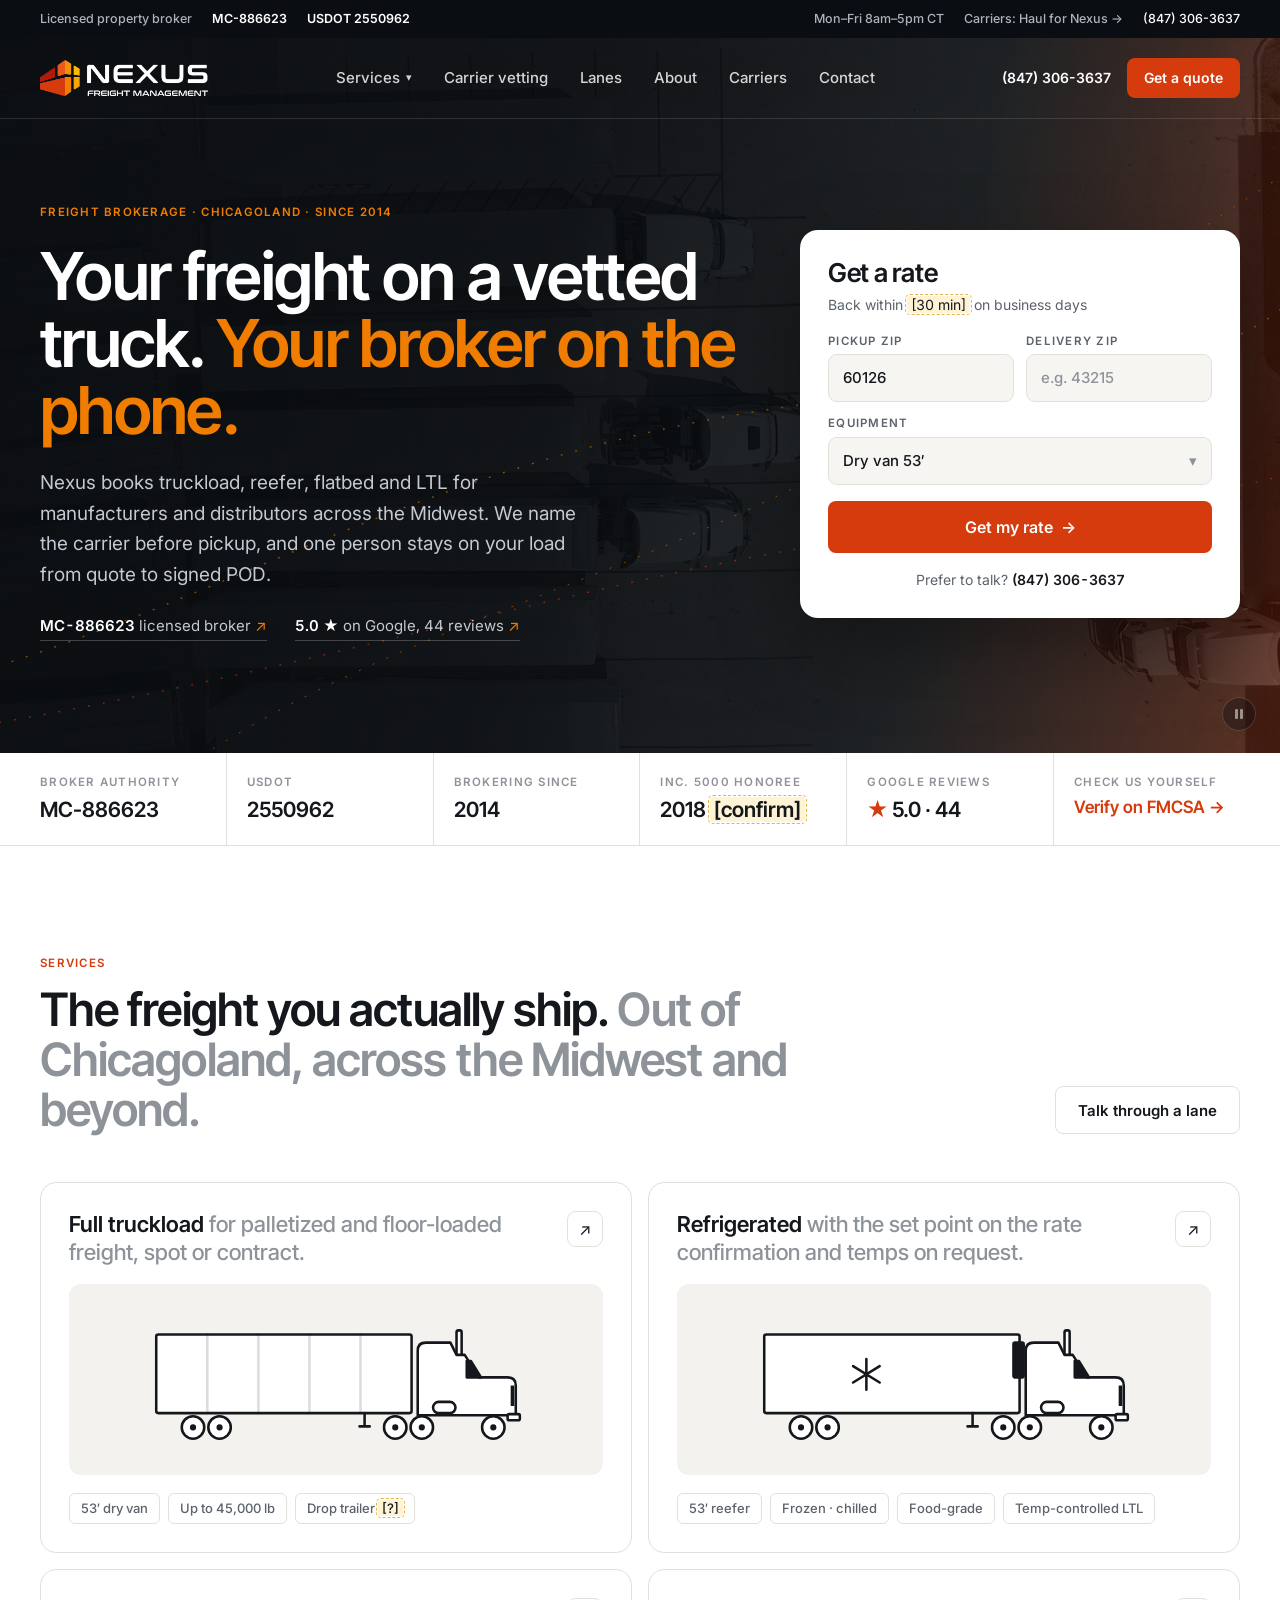
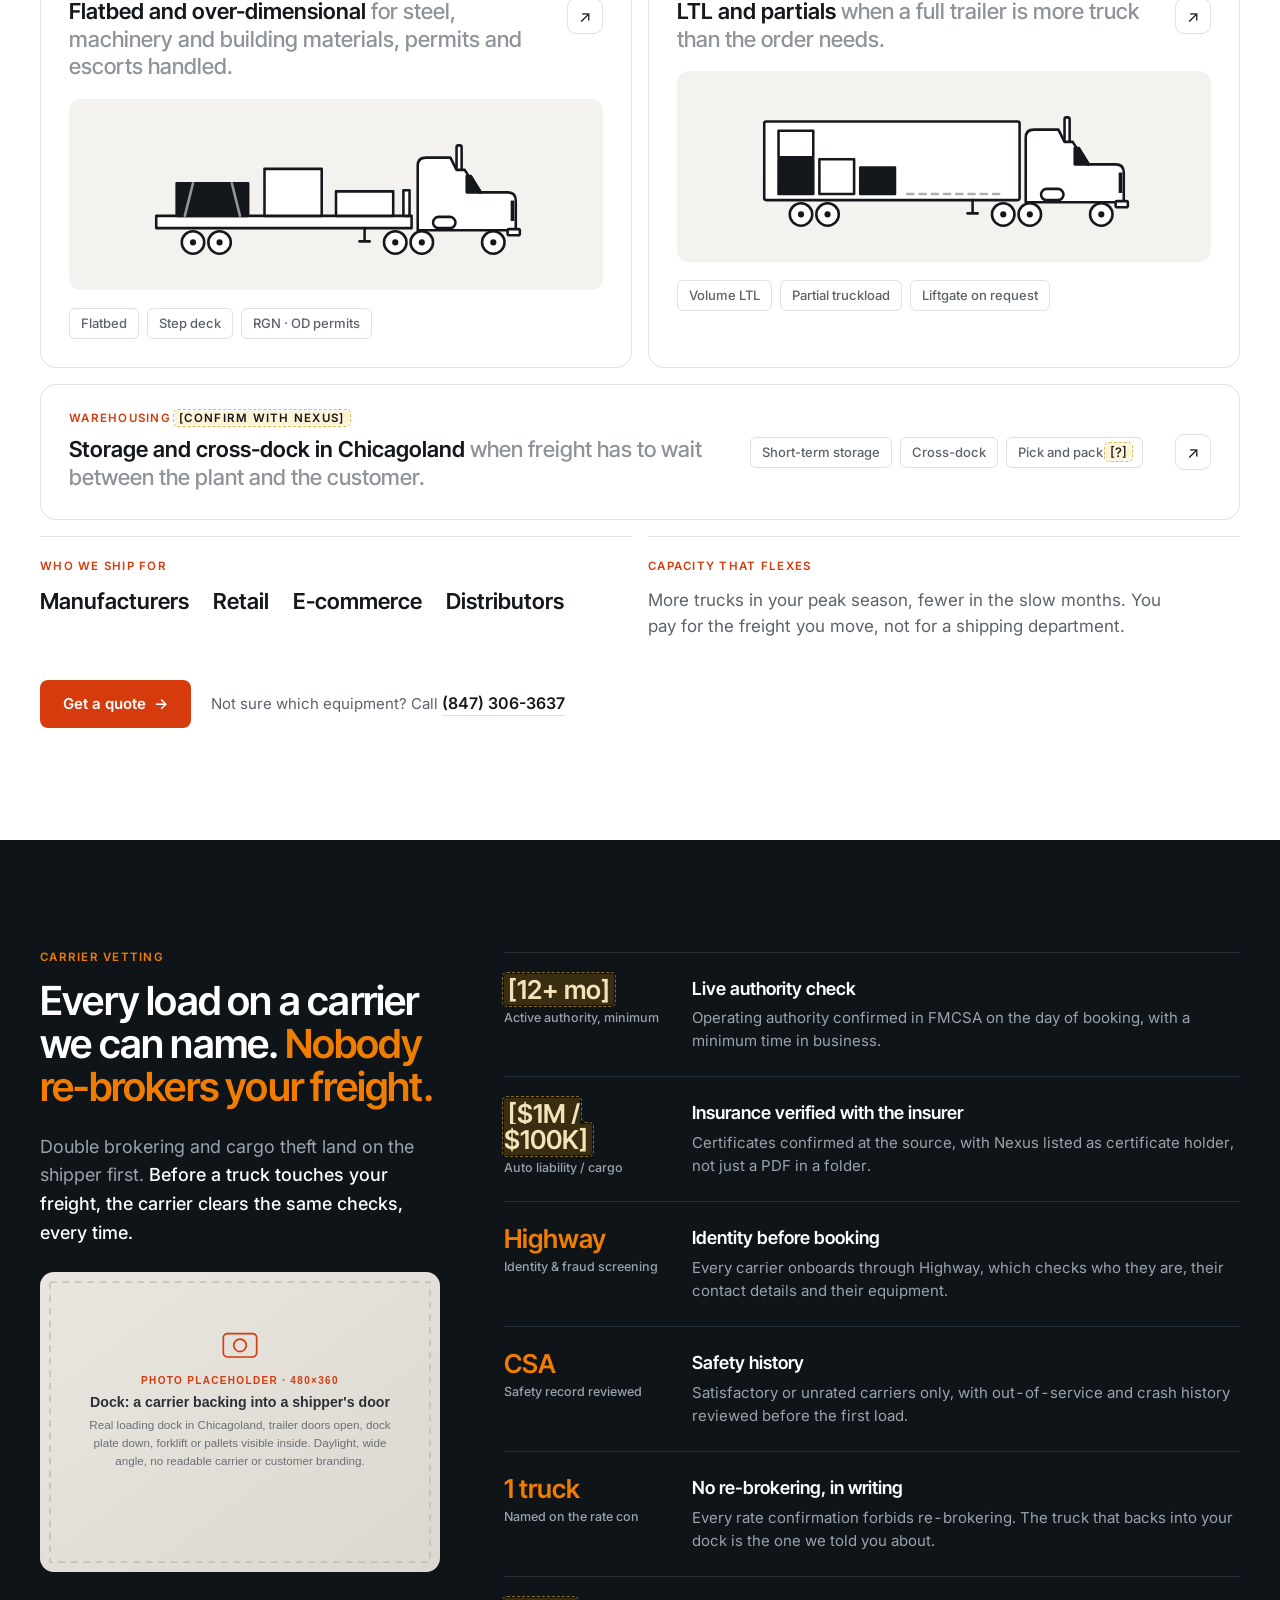
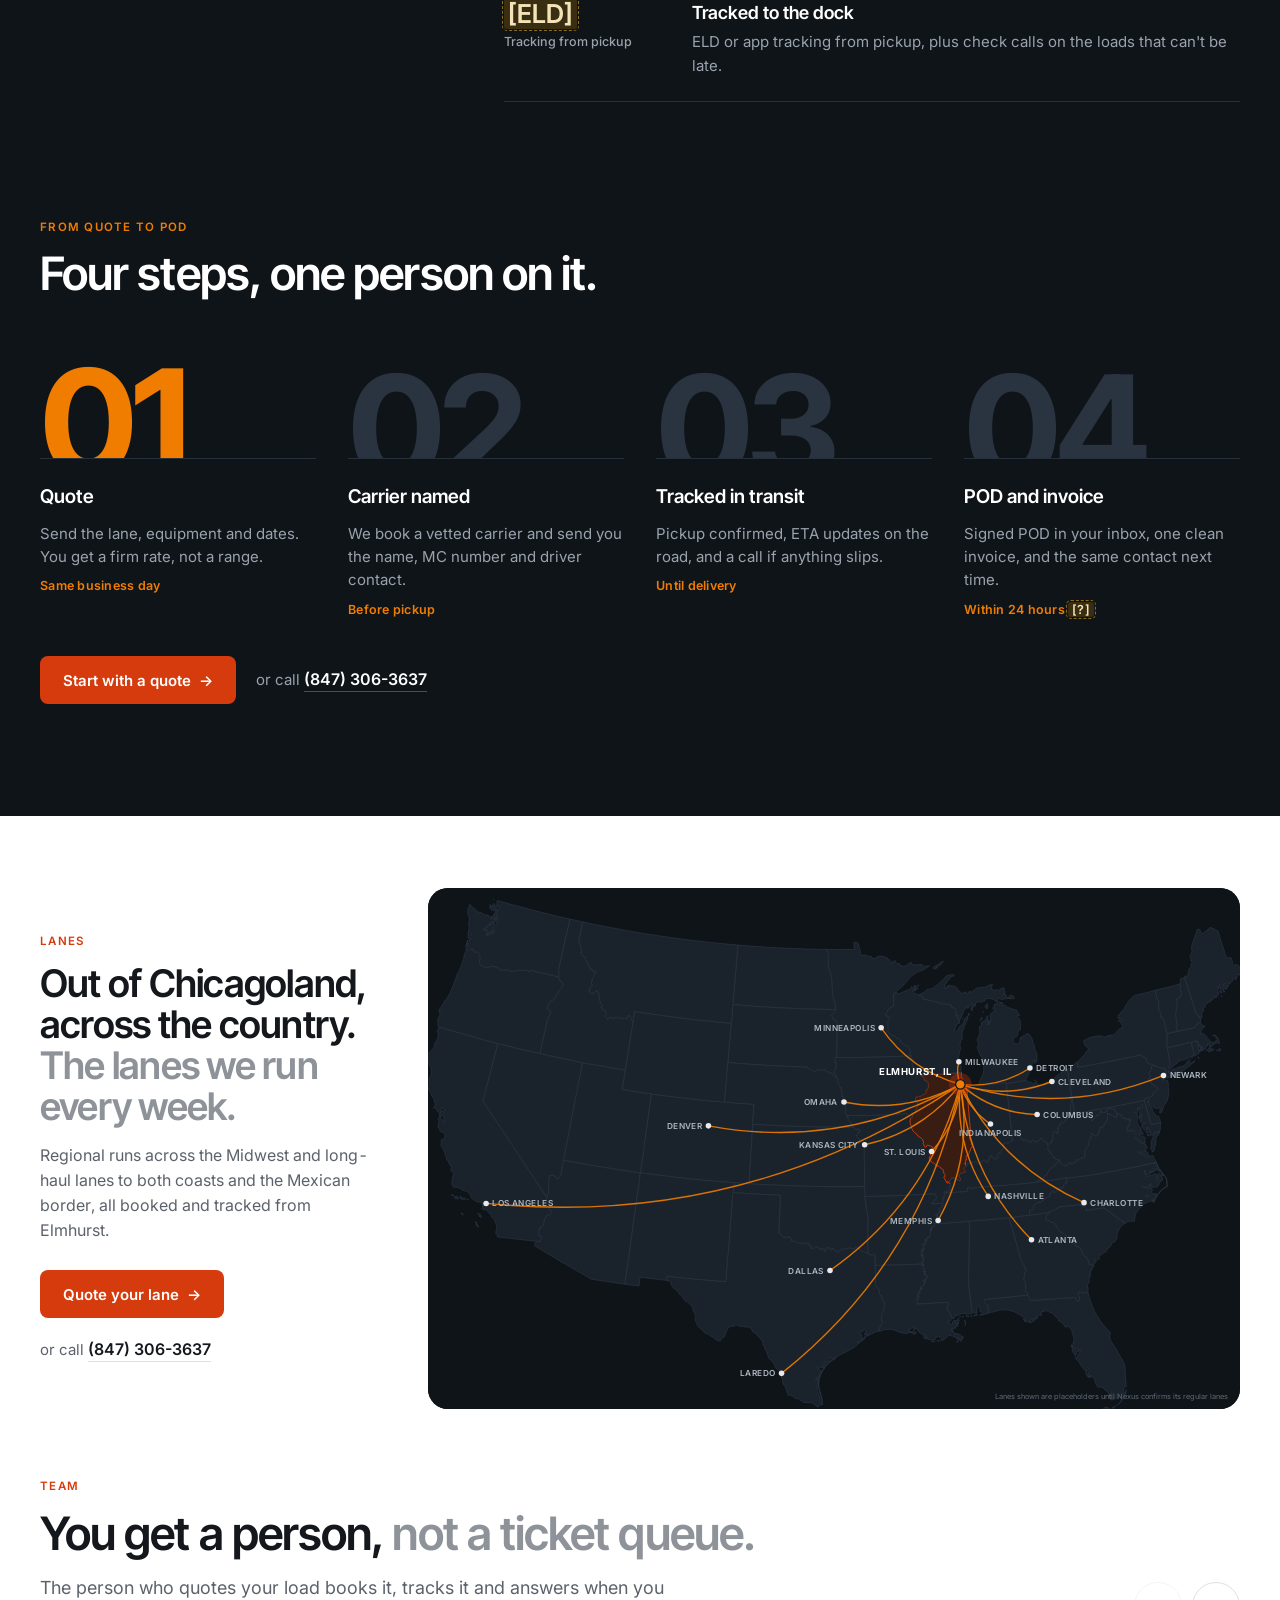
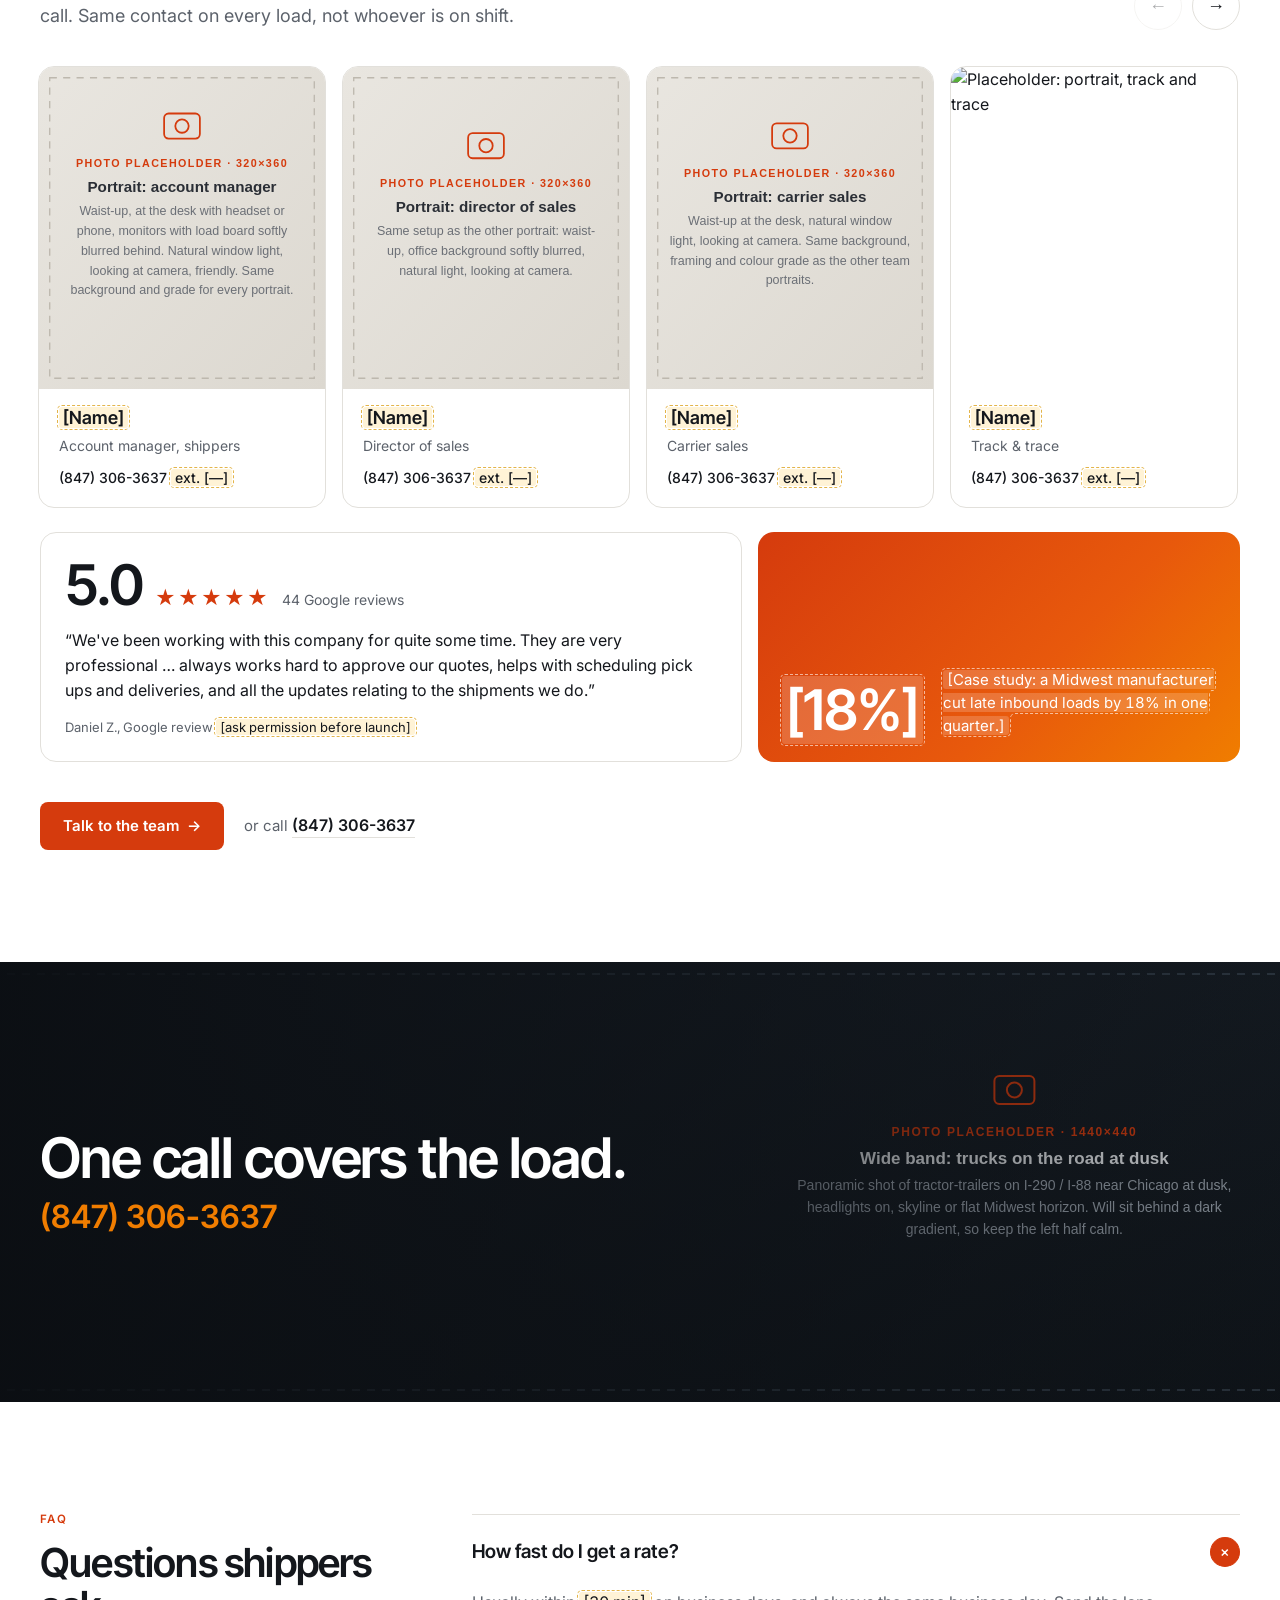
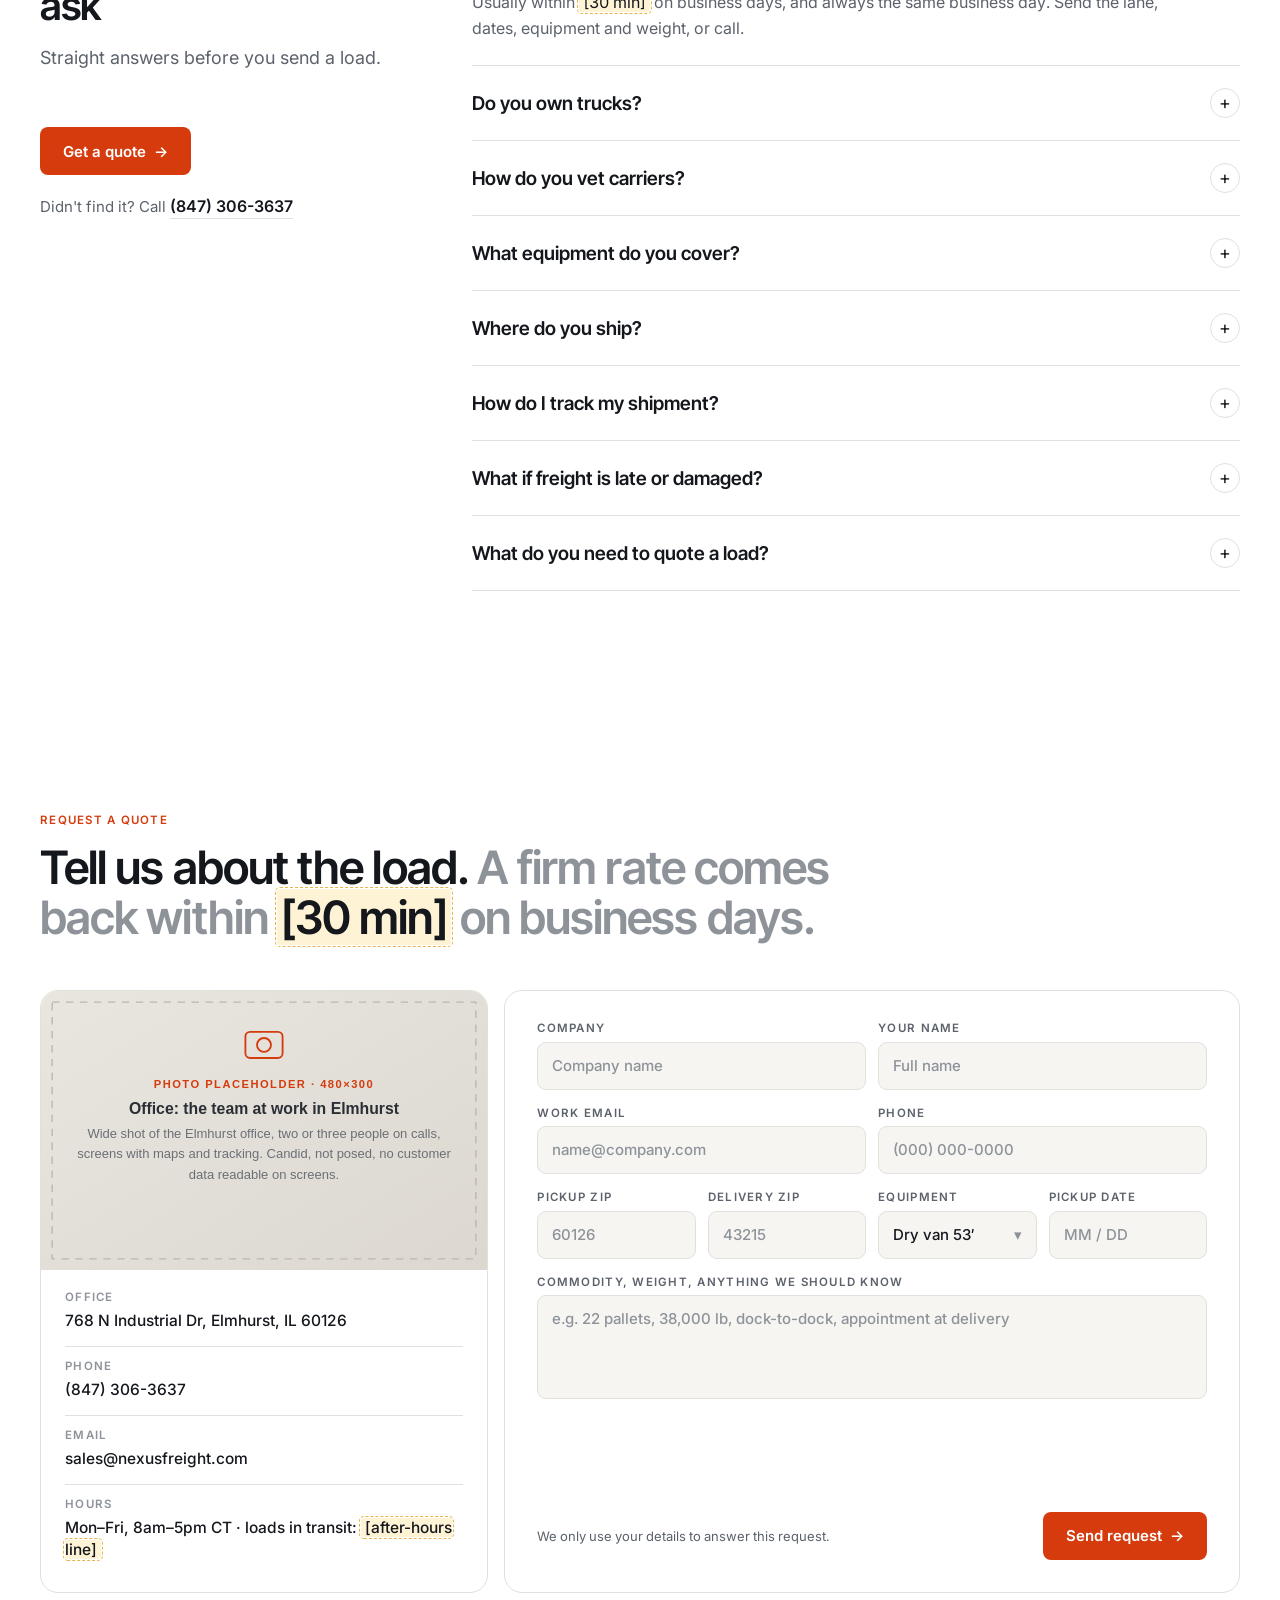
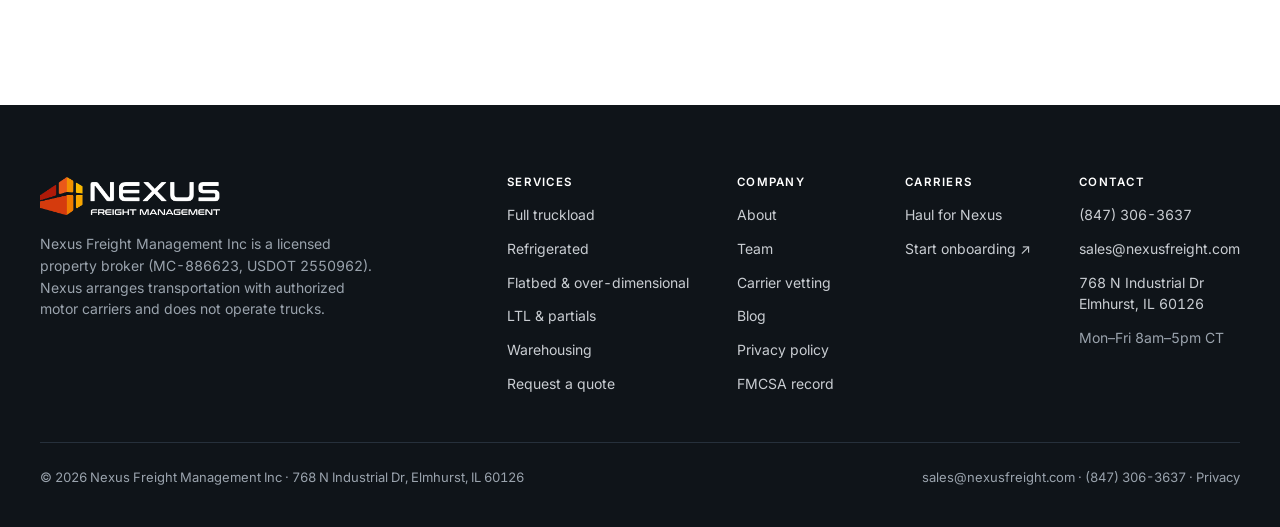
==== commit b1cfae21: "Mobile: one-line utility bar, quote only in the bottom bar, full-screen menu, number on its own line" ====
--- a/index.html
+++ b/index.html
@@ -20,7 +20,7 @@
 <link rel="apple-touch-icon" href="assets/img/apple-touch-icon.png?v=4abcfe99">
 <link rel="preconnect" href="https://fonts.googleapis.com"><link rel="preconnect" href="https://fonts.gstatic.com" crossorigin>
 <link rel="stylesheet" href="https://fonts.googleapis.com/css2?family=Inter+Tight:wght@500;600;700&amp;family=Inter:wght@400;500;600;700&amp;display=swap">
-<link rel="stylesheet" href="assets/site.css?v=1dee8fe4">
+<link rel="stylesheet" href="assets/site.css?v=adb0c273">
 <script type="application/ld+json">{"@context": "https://schema.org", "@graph": [{"@type": ["Organization", "LocalBusiness"], "@id": "https://nexusfreight.com/#org", "name": "Nexus Freight Management Inc", "url": "https://nexusfreight.com/", "logo": "https://nexusfreight.com/assets/img/logo-nexus-dark.png", "image": "https://nexusfreight.com/assets/img/og-image.jpg", "description": "Licensed freight broker in Elmhurst, Illinois. Full truckload, refrigerated, flatbed and LTL freight on vetted carriers.", "telephone": "+1-847-306-3637", "email": "sales@nexusfreight.com", "foundingDate": "2014", "address": {"@type": "PostalAddress", "streetAddress": "768 N Industrial Dr", "addressLocality": "Elmhurst", "addressRegion": "IL", "postalCode": "60126", "addressCountry": "US"}, "geo": {"@type": "GeoCoordinates", "latitude": 41.9225, "longitude": -87.9473}, "openingHoursSpecification": [{"@type": "OpeningHoursSpecification", "dayOfWeek": ["Monday", "Tuesday", "Wednesday", "Thursday", "Friday"], "opens": "08:00", "closes": "17:00"}], "areaServed": {"@type": "Country", "name": "United States"}, "identifier": [{"@type": "PropertyValue", "propertyID": "USDOT", "value": "2550962"}, {"@type": "PropertyValue", "propertyID": "MC", "value": "MC-886623"}]}, {"@type": "WebSite", "@id": "https://nexusfreight.com/#site", "url": "https://nexusfreight.com/", "name": "Nexus Freight Management", "publisher": {"@id": "https://nexusfreight.com/#org"}}, {"@type": "FAQPage", "mainEntity": [{"@type": "Question", "name": "How fast do I get a rate?", "acceptedAnswer": {"@type": "Answer", "text": "Usually within [30 min] on business days, and always the same business day. Send the lane, dates, equipment and weight, or call."}}, {"@type": "Question", "name": "Do you own trucks?", "acceptedAnswer": {"@type": "Answer", "text": "No. Nexus is a licensed property broker (MC-886623). We arrange your freight with authorized motor carriers that we vet and name before pickup."}}, {"@type": "Question", "name": "How do you vet carriers?", "acceptedAnswer": {"@type": "Answer", "text": "Every carrier clears the same checks before a load: live FMCSA authority, insurance verified with the insurer, identity screening through Highway, safety history, and a no-re-brokering clause on the rate confirmation. See the process →"}}, {"@type": "Question", "name": "What equipment do you cover?", "acceptedAnswer": {"@type": "Answer", "text": "Dry van truckload, refrigerated, flatbed and oversize, and LTL and partials."}}, {"@type": "Question", "name": "Where do you ship?", "acceptedAnswer": {"@type": "Answer", "text": "Most loads start in Chicagoland and run across the Midwest, with long-haul lanes across the US [confirm main lanes]."}}, {"@type": "Question", "name": "How do I track my shipment?", "acceptedAnswer": {"@type": "Answer", "text": "Your contact sends pickup confirmation and ETA updates, and calls you if anything slips. Carriers run [ELD or app] tracking from pickup."}}, {"@type": "Question", "name": "What if freight is late or damaged?", "acceptedAnswer": {"@type": "Answer", "text": "[Confirm with Nexus: how claims are filed and handled, and typical timelines.]"}}, {"@type": "Question", "name": "What do you need to quote a load?", "acceptedAnswer": {"@type": "Answer", "text": "Pickup and delivery ZIP codes, dates, equipment, commodity, pallet count or dimensions, weight, and any appointments or accessorials."}}]}]}</script>
 <script>
   /* ?bg=a…f background variant (default d) · ?figma = html.to.figma capture: no motion, nothing sticky */
@@ -39,8 +39,8 @@
 <!--HEADER-->
 <div class="utility">
   <div class="container">
-    <div class="left"><span>Licensed property broker</span><span><b>MC-886623</b></span><span><b>USDOT 2550962</b></span></div>
-    <div class="right"><span class="hide-m">Mon–Fri 8am–5pm CT</span><a class="hide-m carrier-link" href="carriers.html">Carriers: haul for Nexus →</a><a href="tel:+18473063637" data-track="call">(847) 306-3637</a></div>
+    <div class="left"><span class="hide-m">Licensed property broker</span><span><b>MC-886623</b></span><span><b>USDOT 2550962</b></span></div>
+    <div class="right"><span class="hide-m">Mon–Fri 8am–5pm CT</span><a class="carrier-link" href="carriers.html"><span class="hide-m">Carriers: </span>Haul for Nexus →</a><a class="hide-m" href="tel:+18473063637" data-track="call">(847) 306-3637</a></div>
   </div>
 </div>
 <!-- Header: sticky on the live page, solid once scrolled; static for ?figma capture -->
@@ -76,8 +76,8 @@
     <div class="m-sub">
       <a href="full-truckload.html">Full truckload</a>
       <a href="refrigerated.html">Refrigerated</a>
-      <a href="flatbed.html">Flatbed & over-dimensional</a>
-      <a href="ltl.html">LTL & partials</a>
+      <a href="flatbed.html">Flatbed &amp; OD</a>
+      <a href="ltl.html">LTL &amp; partials</a>
       <a href="warehousing.html">Warehousing</a>
     </div>
     <a href="index.html#vetting">Carrier vetting</a>
@@ -323,13 +323,14 @@
       <div class="sl-ctrl"><button class="sl-btn sl-prev" type="button" aria-label="Previous people">←</button><button class="sl-btn sl-next" type="button" aria-label="Next people">→</button></div>
     </div>
     <div class="slider reveal"><div class="track">
-<div class="person"><div class="person-photo"><img loading="lazy" decoding="async" width="320" height="360" src="assets/img/ph-team-1.svg?v=317d531b" alt="Placeholder: portrait, account manager, shippers"></div><div class="info"><span class="name"><span class="ph">[Name]</span></span><span class="role">Account manager, shippers</span><span class="direct"><a class="lnk" href="tel:+18473063637" data-track="call">(847) 306-3637</a> <span class="ph">ext. [—]</span></span></div></div>
-<div class="person"><div class="person-photo"><img loading="lazy" decoding="async" width="320" height="360" src="assets/img/ph-team-2.svg?v=d53bef80" alt="Placeholder: portrait, director of sales"></div><div class="info"><span class="name"><span class="ph">[Name]</span></span><span class="role">Director of sales</span><span class="direct"><a class="lnk" href="tel:+18473063637" data-track="call">(847) 306-3637</a> <span class="ph">ext. [—]</span></span></div></div>
-<div class="person"><div class="person-photo"><img loading="lazy" decoding="async" width="320" height="360" src="assets/img/ph-team-3.svg?v=bda34595" alt="Placeholder: portrait, carrier sales"></div><div class="info"><span class="name"><span class="ph">[Name]</span></span><span class="role">Carrier sales</span><span class="direct"><a class="lnk" href="tel:+18473063637" data-track="call">(847) 306-3637</a> <span class="ph">ext. [—]</span></span></div></div>
-<div class="person"><div class="person-photo"><img loading="lazy" decoding="async" width="320" height="360" src="assets/img/ph-team-4.svg?v=c1a19882" alt="Placeholder: portrait, track and trace"></div><div class="info"><span class="name"><span class="ph">[Name]</span></span><span class="role">Track &amp; trace</span><span class="direct"><a class="lnk" href="tel:+18473063637" data-track="call">(847) 306-3637</a> <span class="ph">ext. [—]</span></span></div></div>
-<div class="person"><div class="person-photo"><img loading="lazy" decoding="async" width="320" height="360" src="assets/img/ph-team-5.svg?v=8ce391d5" alt="Placeholder: portrait, billing"></div><div class="info"><span class="name"><span class="ph">[Name]</span></span><span class="role">Billing</span><span class="direct"><a class="lnk" href="tel:+18473063637" data-track="call">(847) 306-3637</a> <span class="ph">ext. [—]</span></span></div></div>
-<div class="person"><div class="person-photo"><img loading="lazy" decoding="async" width="320" height="360" src="assets/img/ph-team-6.svg?v=790ed696" alt="Placeholder: portrait, operations manager"></div><div class="info"><span class="name"><span class="ph">[Name]</span></span><span class="role">Operations manager</span><span class="direct"><a class="lnk" href="tel:+18473063637" data-track="call">(847) 306-3637</a> <span class="ph">ext. [—]</span></span></div></div>
+<div class="person"><div class="person-photo"><img width="320" height="360" src="assets/img/ph-team-1.svg?v=317d531b" alt="Placeholder: portrait, account manager, shippers"></div><div class="info"><span class="name"><span class="ph">[Name]</span></span><span class="role">Account manager, shippers</span><span class="direct"><a class="lnk" href="tel:+18473063637" data-track="call">(847) 306-3637</a> <span class="ph">ext. [—]</span></span></div></div>
+<div class="person"><div class="person-photo"><img width="320" height="360" src="assets/img/ph-team-2.svg?v=d53bef80" alt="Placeholder: portrait, director of sales"></div><div class="info"><span class="name"><span class="ph">[Name]</span></span><span class="role">Director of sales</span><span class="direct"><a class="lnk" href="tel:+18473063637" data-track="call">(847) 306-3637</a> <span class="ph">ext. [—]</span></span></div></div>
+<div class="person"><div class="person-photo"><img width="320" height="360" src="assets/img/ph-team-3.svg?v=bda34595" alt="Placeholder: portrait, carrier sales"></div><div class="info"><span class="name"><span class="ph">[Name]</span></span><span class="role">Carrier sales</span><span class="direct"><a class="lnk" href="tel:+18473063637" data-track="call">(847) 306-3637</a> <span class="ph">ext. [—]</span></span></div></div>
+<div class="person"><div class="person-photo"><img width="320" height="360" src="assets/img/ph-team-4.svg?v=c1a19882" alt="Placeholder: portrait, track and trace"></div><div class="info"><span class="name"><span class="ph">[Name]</span></span><span class="role">Track &amp; trace</span><span class="direct"><a class="lnk" href="tel:+18473063637" data-track="call">(847) 306-3637</a> <span class="ph">ext. [—]</span></span></div></div>
+<div class="person"><div class="person-photo"><img width="320" height="360" src="assets/img/ph-team-5.svg?v=8ce391d5" alt="Placeholder: portrait, billing"></div><div class="info"><span class="name"><span class="ph">[Name]</span></span><span class="role">Billing</span><span class="direct"><a class="lnk" href="tel:+18473063637" data-track="call">(847) 306-3637</a> <span class="ph">ext. [—]</span></span></div></div>
+<div class="person"><div class="person-photo"><img width="320" height="360" src="assets/img/ph-team-6.svg?v=790ed696" alt="Placeholder: portrait, operations manager"></div><div class="info"><span class="name"><span class="ph">[Name]</span></span><span class="role">Operations manager</span><span class="direct"><a class="lnk" href="tel:+18473063637" data-track="call">(847) 306-3637</a> <span class="ph">ext. [—]</span></span></div></div>
     </div></div>
+    <div class="sl-ctrl sl-bottom"><button class="sl-btn sl-prev" type="button" aria-label="Previous people">←</button><button class="sl-btn sl-next" type="button" aria-label="Next people">→</button></div>
     <div class="proof-row reveal">
       <div class="rating">
           <div class="score"><span class="big">5.0</span><span class="stars">★★★★★</span><span class="count">44 Google reviews</span></div>
@@ -442,8 +443,8 @@
 <!--/FOOTER-->
 
 <!--SCRIPTS-->
-<div class="mbar" id="mbar"><a class="call" href="tel:+18473063637" data-track="call">☎ Call</a><a class="quote" href="index.html#contact" data-track="quote">Get a quote →</a></div>
-<script src="assets/site.js?v=b5f86eab" defer></script>
+<div class="mbar" id="mbar"><a class="call" href="tel:+18473063637" data-track="call"><b>📞 (847) 306-3637</b><small>Call now</small></a><a class="quote" href="index.html#contact" data-track="quote">Get a quote →</a></div>
+<script src="assets/site.js?v=bb1ca998" defer></script>
 <!--/SCRIPTS-->
 </body>
 </html>
--- a/assets/site.css
+++ b/assets/site.css
@@ -745,3 +745,60 @@
   .trk { position: relative; width: auto; top: auto; margin-top: 16px; }
   .map-embed iframe { min-height: 300px; }
 }
+
+/* =====================================================================
+   Mobile fixes (21.11)
+   ===================================================================== */
+.sl-bottom { display: none; }
+.mbar .call b { font-weight: 600; }
+@media (max-width: 760px) {
+  /* 1. utility bar: one line, MC · USDOT · Haul for Nexus */
+  .utility { font-size: 12px; }
+  .utility .container { flex-direction: row; align-items: center; justify-content: space-between; height: 34px; padding-top: 0; padding-bottom: 0; gap: 8px; }
+  .utility .left, .utility .right { flex-wrap: nowrap; gap: 10px; white-space: nowrap; }
+  .utility .carrier-link { color: #FFFFFF; }
+
+  /* 2. no "Get a quote" in the phone header: it lives in the bottom bar */
+  .header .actions .btn-sm { display: none; }
+
+  /* 3. "or call" on one line, the whole number on the next */
+  .cta-line > span { display: flex; flex-direction: column; align-items: flex-start; gap: 4px; }
+  .cta-line .tel { white-space: nowrap; }
+
+  /* 4. phone menu: full screen from the very top, everything fits without scrolling */
+  html.menu-open .utility { display: none; }
+  html.menu-open, html.menu-open body { overflow: hidden; }
+  .mnav { position: fixed; top: 65px; left: 0; right: 0; bottom: 0; max-height: none; overflow: hidden; padding: 6px 20px 20px; box-shadow: none; }
+  .mnav > a, .mnav .m-h { font-size: 18px; padding: 11px 0; }
+  .mnav .m-h { padding-bottom: 4px; }
+  .mnav .m-sub { flex-direction: row; flex-wrap: wrap; padding: 0 0 8px; }
+  .mnav .m-sub a { flex: 0 0 50%; font-size: 15px; padding: 7px 0; }
+  .mnav .m-foot { margin-top: auto; padding-top: 14px; gap: 10px; }
+  .mnav .m-phone { font-size: 21px; }
+
+  /* bottom bar: full number + small caption */
+  .mbar .call { flex-direction: column; gap: 2px; line-height: 1.1; }
+  .mbar .call b { font: 600 14.5px/1.1 var(--body); white-space: nowrap; }
+  .mbar .call small { font: 500 11px/1 var(--body); color: var(--night-ink-2); letter-spacing: .02em; }
+  .mbar .quote { flex: 0.8 1 0; }
+  .mbar a { height: 54px; }
+
+  /* 5. trust strip: a clean 2 × 3 grid, Google | FMCSA on the last row */
+  .trust-item { flex: 0 0 50%; min-width: 0; padding: 16px 16px; }
+  .trust-item:first-child, .trust-item:last-child { padding-left: 16px; padding-right: 16px; }
+  .trust-item:nth-child(2n+1) { border-right: 1px solid var(--line); }
+  .trust-item .v { font-size: 19px; }
+  .trust-item a.link { font-size: 15px; white-space: nowrap; }
+
+  /* 6. slider arrows under the cards, centred */
+  .team-head .sl-ctrl { display: none; }
+  .sl-bottom { display: flex; justify-content: center; margin-top: 20px; }
+
+  /* 7. office details under the form, short: no photo, label + value rows */
+  .cta .form-card, .cta .office { flex: none; }
+  .cta .office .photo { display: none; }
+  .cta .office-list { padding: 4px 18px 8px; }
+  .cta .office-list > div { flex-direction: row; gap: 14px; padding: 12px 0; align-items: baseline; }
+  .cta .office-list .k { flex: 0 0 58px; font-size: 10.5px; }
+  .cta .office-list .v { font-size: 15px; }
+}
